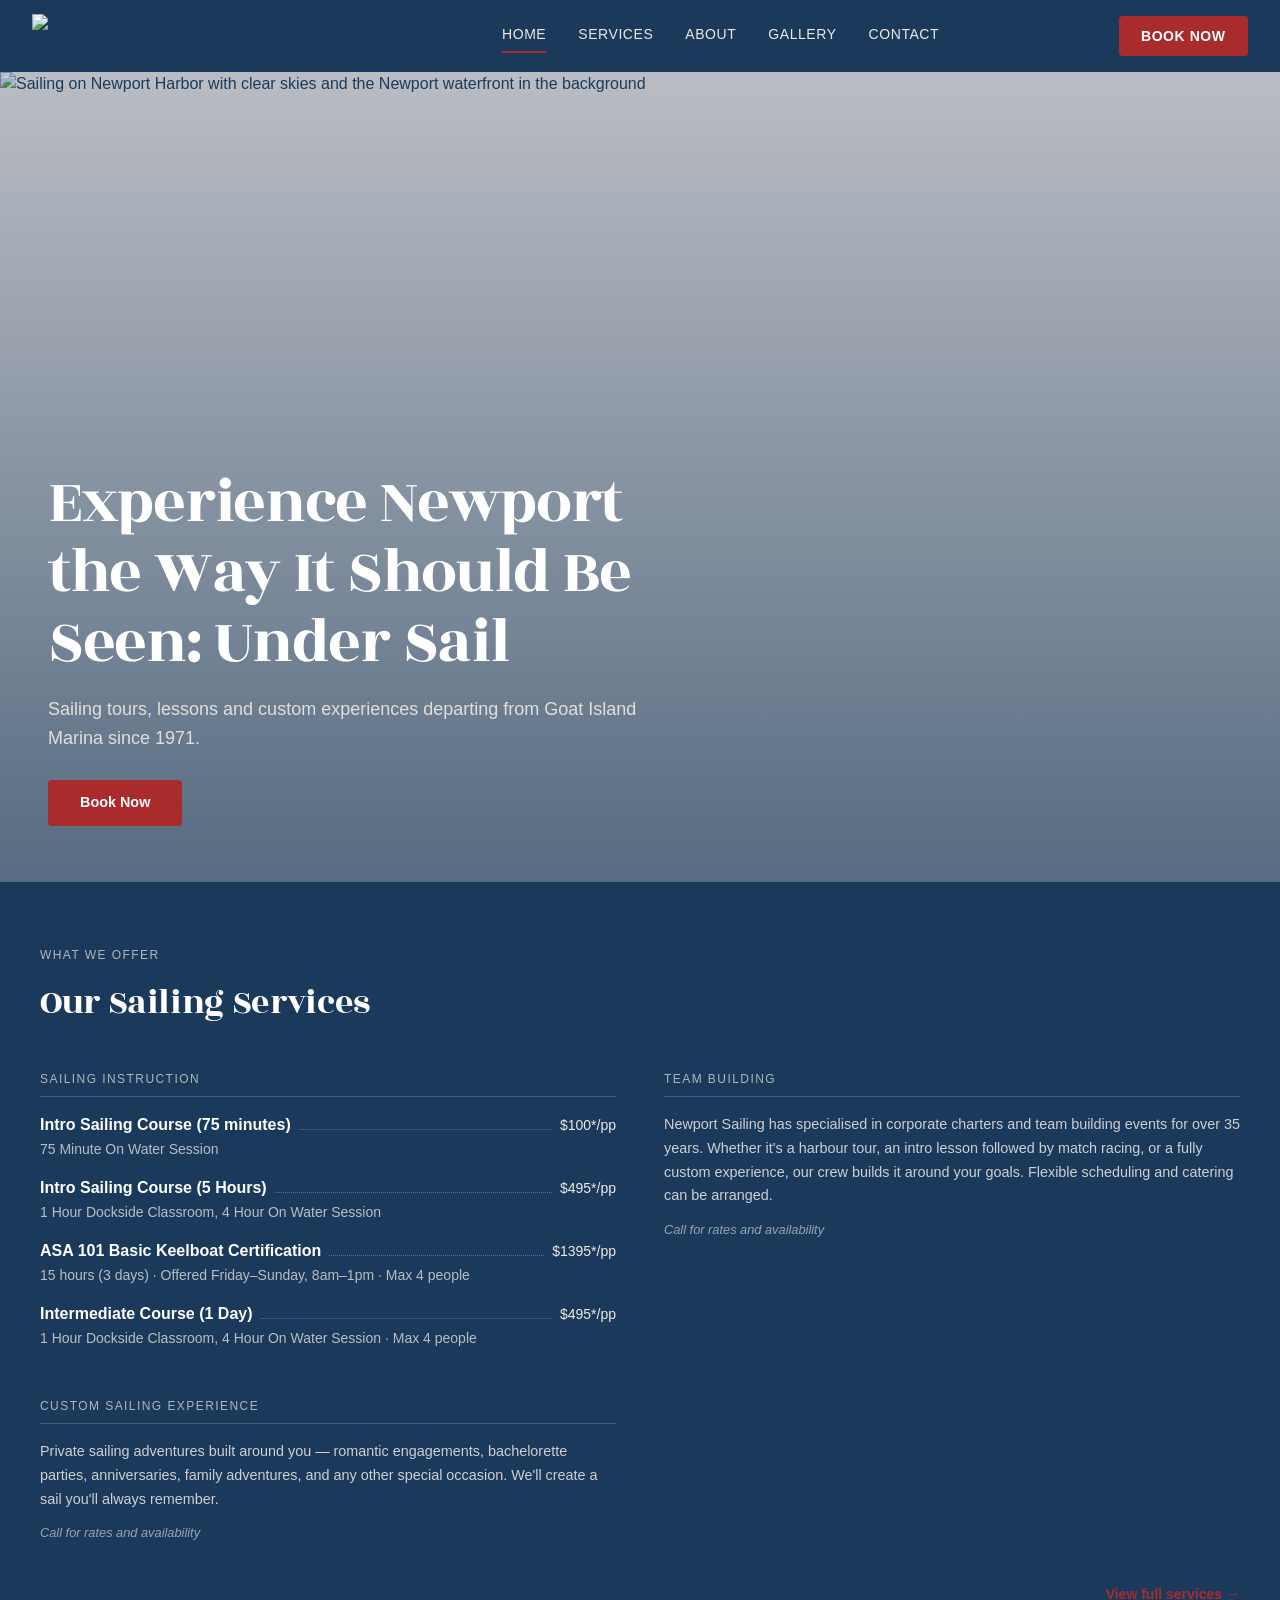
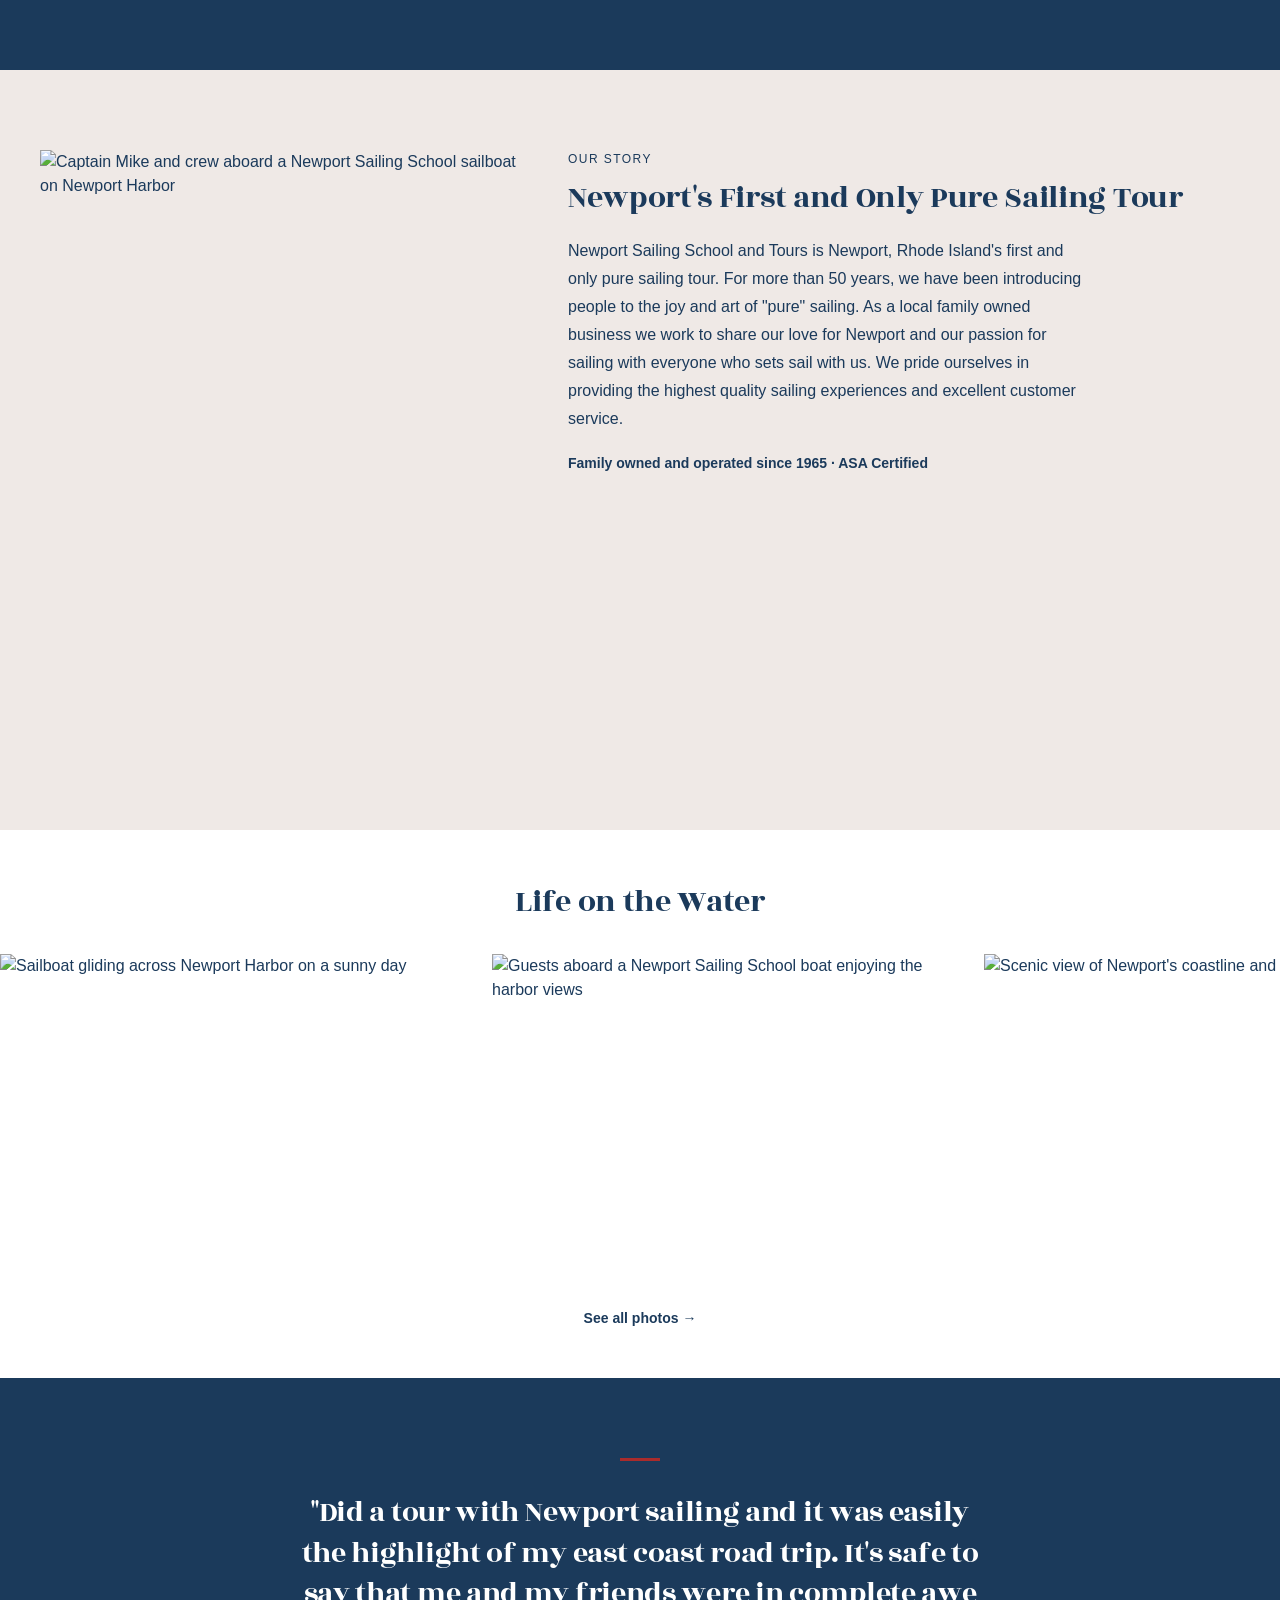
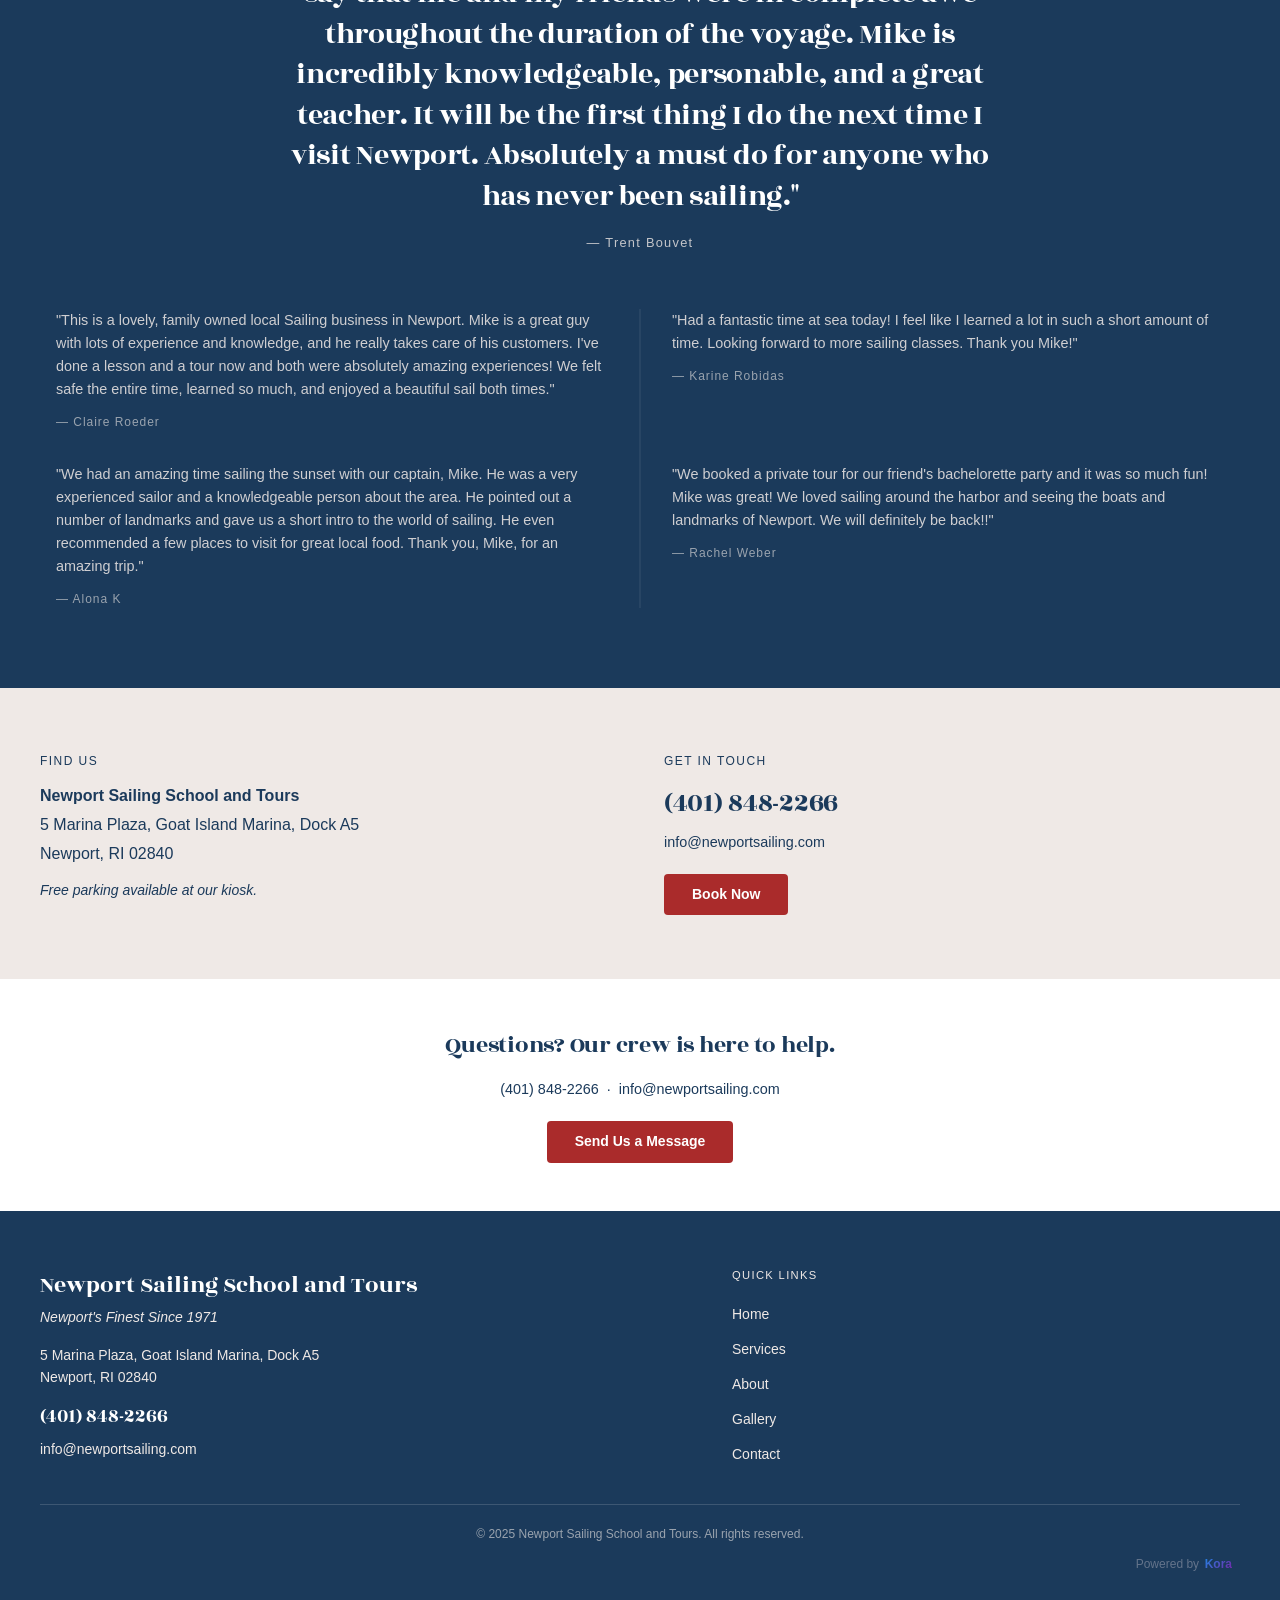
==== index.html @ 02ec79d5 "Agent V2 original website design" ====
<!DOCTYPE html>

<html lang="en">
<head>
<meta charset="utf-8"/>
<meta content="width=device-width, initial-scale=1.0" name="viewport"/>
<title>Newport Sailing School and Tours – Sailing Tours &amp; Lessons in Newport, RI</title>
<meta content="Newport's finest sailing tours, lessons and custom experiences since 1971. Departing from Goat Island Marina, Newport, RI. Book online or call (401) 848-2266." name="description"/>
<!-- Open Graph -->
<meta content="Newport Sailing School and Tours – Newport's Finest Since 1971" property="og:title"/>
<meta content="Sailing tours, lessons and custom experiences departing from Goat Island Marina, Newport, RI. Family owned since 1965. Book online today." property="og:description"/>
<meta content="website" property="og:type"/>
<meta content="https://quseprdus1.blob.core.windows.net/kora-business-images/user-media/21687d38-571e-42df-85a3-91d9855b80ed/de8c94d8-887e-4625-825f-ec262dbc28df/1788867648_gr31jv.jpg" property="og:image"/>

<!-- Twitter Card -->
<meta content="summary_large_image" name="twitter:card"/>
<meta content="Newport Sailing School and Tours – Newport's Finest Since 1971" name="twitter:title"/>
<meta content="Sailing tours, lessons and custom experiences departing from Goat Island Marina, Newport, RI. Family owned since 1965." name="twitter:description"/>
<meta content="https://quseprdus1.blob.core.windows.net/kora-business-images/user-media/21687d38-571e-42df-85a3-91d9855b80ed/de8c94d8-887e-4625-825f-ec262dbc28df/1788867648_gr31jv.jpg" name="twitter:image"/>

<!-- Hero image preload -->
<link as="image" href="https://quseprdus1.blob.core.windows.net/kora-business-images/user-media/21687d38-571e-42df-85a3-91d9855b80ed/de8c94d8-887e-4625-825f-ec262dbc28df/1788867648_gr31jv.jpg" rel="preload"/>
<link href="assets/styles.css" rel="stylesheet"/>
<!-- JSON-LD: LocalBusiness -->
<script type="application/ld+json">{
  "@context": "https://schema.org",
  "@type": "LocalBusiness",
  "name": "Newport Sailing School and Tours",
  "telephone": "(401) 848-2266",
  "email": "info@newportsailing.com",
  "address": {
    "@type": "PostalAddress",
    "streetAddress": "5 Marina Plaza, Goat Island Marina, Dock A5",
    "addressLocality": "Newport",
    "addressRegion": "RI",
    "postalCode": "02840",
    "addressCountry": "US"
  },
  "image": "https://quseprdus1.blob.core.windows.net/kora-business-images/user-media/21687d38-571e-42df-85a3-91d9855b80ed/de8c94d8-887e-4625-825f-ec262dbc28df/1788867648_gr31jv.jpg",
  "description": "Newport, RI's first and only pure sailing tour. Sailing tours, instruction, team building and custom experiences departing from Goat Island Marina since 1971.",
  "priceRange": "$$",
  "aggregateRating": {
    "@type": "AggregateRating",
    "ratingValue": "5",
    "reviewCount": "5"
  },
  "review": [
    {
      "@type": "Review",
      "author": {
        "@type": "Person",
        "name": "Trent Bouvet"
      },
      "reviewRating": {
        "@type": "Rating",
        "ratingValue": "5"
      },
      "reviewBody": "Did a tour with Newport sailing and it was easily the highlight of my east coast road trip. It's safe to say that me and my friends were in complete awe throughout the duration of the voyage."
    },
    {
      "@type": "Review",
      "author": {
        "@type": "Person",
        "name": "Claire Roeder"
      },
      "reviewRating": {
        "@type": "Rating",
        "ratingValue": "5"
      },
      "reviewBody": "This is a lovely, family owned local Sailing business in Newport. Mike is a great guy with lots of experience and knowledge, and he really takes care of his customers."
    },
    {
      "@type": "Review",
      "author": {
        "@type": "Person",
        "name": "Karine Robidas"
      },
      "reviewRating": {
        "@type": "Rating",
        "ratingValue": "5"
      },
      "reviewBody": "Had a fantastic time at sea today! I feel like I learned a lot in such a short amount of time."
    },
    {
      "@type": "Review",
      "author": {
        "@type": "Person",
        "name": "Alona K"
      },
      "reviewRating": {
        "@type": "Rating",
        "ratingValue": "5"
      },
      "reviewBody": "We had an amazing time sailing the sunset with our captain, Mike. He was a very experienced sailor and a knowledgeable person about the area."
    },
    {
      "@type": "Review",
      "author": {
        "@type": "Person",
        "name": "Rachel Weber"
      },
      "reviewRating": {
        "@type": "Rating",
        "ratingValue": "5"
      },
      "reviewBody": "We booked a private tour for our friend's bachelorette party and it was so much fun! Mike was great!"
    }
  ]
}</script>
<!-- JSON-LD: FAQPage -->
<script type="application/ld+json">
  {
    "@context": "https://schema.org",
    "@type": "FAQPage",
    "mainEntity": [
      {
        "@type": "Question",
        "name": "Where is Newport Sailing School and Tours located?",
        "acceptedAnswer": {
          "@type": "Answer",
          "text": "We are located at 5 Marina Plaza, Goat Island Marina, Dock A5, Newport, RI 02840. Free parking is available at our kiosk."
        }
      },
      {
        "@type": "Question",
        "name": "How do I book a sailing tour or lesson?",
        "acceptedAnswer": {
          "@type": "Answer",
          "text": "You can book online at newportsailing.com/online-booking, call us at (401) 848-2266, or email info@newportsailing.com."
        }
      },
      {
        "@type": "Question",
        "name": "What sailing experiences do you offer?",
        "acceptedAnswer": {
          "@type": "Answer",
          "text": "We offer narrated sailing tours of Newport Harbor and Narragansett Bay, sailing instruction from intro courses to ASA 101 certification, team building corporate charters, and custom private sailing experiences for special occasions."
        }
      },
      {
        "@type": "Question",
        "name": "How long has Newport Sailing School and Tours been operating?",
        "acceptedAnswer": {
          "@type": "Answer",
          "text": "We are a family owned and operated business established in 1965, making us Newport, Rhode Island's first and only pure sailing tour operator."
        }
      },
      {
        "@type": "Question",
        "name": "Is Newport Sailing School ASA certified?",
        "acceptedAnswer": {
          "@type": "Answer",
          "text": "Yes. Newport Sailing School and Tours is certified by the American Sailing Association and offers ASA 101 Basic Keelboat Certification courses."
        }
      },
      {
        "@type": "Question",
        "name": "How much does a sailing tour cost?",
        "acceptedAnswer": {
          "@type": "Answer",
          "text": "Group sailing tours are $60 per person. Private day and sunset sails are $400 for up to 6 people. Sailing instruction starts at $100 per person for a 75-minute intro session."
        }
      }
    ]
  }
  </script>
<script>
    window.KORA_SITE_CONFIG = {
      apiBaseUrl: "https://kora-agent.grubtok.com",
      businessId: "21687d38-571e-42df-85a3-91d9855b80ed",
      recaptchaSiteKey: "6LcsdJYsAAAAAAur-h7cYlZuGJTmijNHmOi5kFH7"
    };
    window.KORA_CONFIG = Object.assign(window.KORA_CONFIG || {}, window.KORA_SITE_CONFIG);
  </script>
<meta content="noindex, nofollow" name="robots"/><!-- KORA_FAVICON_START -->
<link href="https://static.wixstatic.com/media/b7ad06_73484314f234451e88a4abba5c20b5bd%7Emv2.png/v1/fill/w_192%2Ch_192%2Clg_1%2Cusm_0.66_1.00_0.01/b7ad06_73484314f234451e88a4abba5c20b5bd%7Emv2.png" rel="icon" type="image/png"/>
<link href="https://static.wixstatic.com/media/b7ad06_73484314f234451e88a4abba5c20b5bd%7Emv2.png/v1/fill/w_192%2Ch_192%2Clg_1%2Cusm_0.66_1.00_0.01/b7ad06_73484314f234451e88a4abba5c20b5bd%7Emv2.png" rel="apple-touch-icon"/>
<!-- KORA_FAVICON_END -->
<!-- KORA_GOOGLE_FONTS_START -->
<link rel="preconnect" href="https://fonts.googleapis.com">
<link rel="preconnect" href="https://fonts.gstatic.com" crossorigin>
<link rel="preload" as="style" href="https://fonts.googleapis.com/css2?family=Rozha+One:wght@400;600;700&amp;family=Jost:wght@400;600;700&amp;display=swap" onload="this.onload=null;this.rel='stylesheet'">
<noscript><link rel="stylesheet" href="https://fonts.googleapis.com/css2?family=Rozha+One:wght@400;600;700&amp;family=Jost:wght@400;600;700&amp;display=swap"></noscript>
<!-- KORA_GOOGLE_FONTS_END -->
</head>
<body>
<div class="page-wrapper">
<!-- ══════════════════════════════════════════
       HEADER
  ══════════════════════════════════════════ -->
<header class="site-header" id="site-header">
<a aria-label="Newport Sailing School and Tours — home" class="header-logo" href="index.html">
<img alt="Newport Sailing School and Tours logo" height="44" id="logo" loading="eager" src="https://quseprdus1.blob.core.windows.net/kora-business-images/social-media/21687d38-571e-42df-85a3-91d9855b80ed/medialibrary/1788850116_m0sgdh.png" width="auto"/>
</a>
<nav aria-label="Main navigation" class="header-nav">
<a class="active" href="index.html">Home</a>
<a href="services.html">Services</a>
<a href="about.html">About</a>
<a href="gallery.html">Gallery</a>
<a href="contact.html">Contact</a>
</nav>
<a class="btn-book-header" href="#contact">Book Now</a>
<button aria-controls="mobile-nav" aria-expanded="false" aria-label="Open navigation menu" class="hamburger-btn" id="hamburger-btn">
<span></span>
<span></span>
<span></span>
</button>
</header>
<!-- Mobile Nav Drawer -->
<nav aria-label="Mobile navigation" class="mobile-nav" id="mobile-nav">
<a href="index.html">Home</a>
<a href="services.html">Services</a>
<a href="about.html">About</a>
<a href="gallery.html">Gallery</a>
<a href="contact.html">Contact</a>
<a class="btn-book-mobile" href="#contact">Book Now</a>
</nav>
<main>
<!-- ══════════════════════════════════════════
         HERO
    ══════════════════════════════════════════ -->
<section id="hero">
<!-- Desktop: full-bleed image with overlay -->
<div class="hero-desktop">
<img alt="Sailing on Newport Harbor with clear skies and the Newport waterfront in the background" class="hero-bg-img" decoding="async" fetchpriority="high" height="1080" loading="eager" src="https://quseprdus1.blob.core.windows.net/kora-business-images/user-media/21687d38-571e-42df-85a3-91d9855b80ed/de8c94d8-887e-4625-825f-ec262dbc28df/1788867648_gr31jv.jpg" width="1920"/>
<div class="hero-overlay"></div>
<div class="hero-content">
<h1 class="hero-headline">Experience Newport the Way It Should Be Seen: Under Sail</h1>
<p class="hero-sub">Sailing tours, lessons and custom experiences departing from Goat Island Marina since 1971.</p>
<a class="btn-accent hero-cta" href="#contact">Book Now</a>
</div>
</div>
<!-- Mobile: image above text block -->
<div class="hero-mobile">
<div class="hero-mobile-img-wrap">
<img alt="Sailing on Newport Harbor with clear skies and the Newport waterfront in the background" class="hero-mobile-img" decoding="async" fetchpriority="high" height="450" loading="eager" src="https://quseprdus1.blob.core.windows.net/kora-business-images/user-media/21687d38-571e-42df-85a3-91d9855b80ed/de8c94d8-887e-4625-825f-ec262dbc28df/1788867648_gr31jv.jpg" width="800"/>
</div>
<div class="hero-mobile-text">
<p class="hero-headline-mobile">Experience Newport the Way It Should Be Seen: Under Sail</p>
<p class="hero-sub-mobile">Sailing tours, lessons and custom experiences departing from Goat Island Marina since 1971.</p>
<a class="btn-accent hero-cta-mobile" href="#contact">Book Now</a>
</div>
</div>
</section>
<!-- ══════════════════════════════════════════
         OFFERINGS
    ══════════════════════════════════════════ -->
<section id="offerings">
<div class="offerings-inner">
<span class="eyebrow offerings-eyebrow reveal">What We Offer</span>
<h2 class="offerings-heading reveal reveal-delay-1">Our Sailing Services</h2>
<div class="offerings-grid">
<!-- Sailing Instruction -->
<div class="offerings-col reveal reveal-delay-2">
<span class="service-cat-eyebrow">Sailing Instruction</span>
<hr class="service-category-rule"/>
<div class="service-entry">
<div class="service-item-row">
<span class="service-item-name">Intro Sailing Course (75 minutes)</span>
<span aria-hidden="true" class="service-item-leader"></span>
<span class="service-item-price">$100*/pp</span>
</div>
<p class="service-item-desc">75 Minute On Water Session</p>
</div>
<div class="service-entry">
<div class="service-item-row">
<span class="service-item-name">Intro Sailing Course (5 Hours)</span>
<span aria-hidden="true" class="service-item-leader"></span>
<span class="service-item-price">$495*/pp</span>
</div>
<p class="service-item-desc">1 Hour Dockside Classroom, 4 Hour On Water Session</p>
</div>
<div class="service-entry">
<div class="service-item-row">
<span class="service-item-name">ASA 101 Basic Keelboat Certification</span>
<span aria-hidden="true" class="service-item-leader"></span>
<span class="service-item-price">$1395*/pp</span>
</div>
<p class="service-item-desc">15 hours (3 days) · Offered Friday–Sunday, 8am–1pm · Max 4 people</p>
</div>
<div class="service-entry">
<div class="service-item-row">
<span class="service-item-name">Intermediate Course (1 Day)</span>
<span aria-hidden="true" class="service-item-leader"></span>
<span class="service-item-price">$495*/pp</span>
</div>
<p class="service-item-desc">1 Hour Dockside Classroom, 4 Hour On Water Session · Max 4 people</p>
</div>
</div>
<!-- Team Building -->
<div class="offerings-col reveal reveal-delay-2">
<span class="service-cat-eyebrow">Team Building</span>
<hr class="service-category-rule"/>
<p class="service-no-items-desc">Newport Sailing has specialised in corporate charters and team building events for over 35 years. Whether it's a harbour tour, an intro lesson followed by match racing, or a fully custom experience, our crew builds it around your goals. Flexible scheduling and catering can be arranged.</p>
<p class="service-call-rates">Call for rates and availability</p>
</div>
<!-- Custom Sailing Experience -->
<div class="offerings-col reveal reveal-delay-3">
<span class="service-cat-eyebrow">Custom Sailing Experience</span>
<hr class="service-category-rule"/>
<p class="service-no-items-desc">Private sailing adventures built around you — romantic engagements, bachelorette parties, anniversaries, family adventures, and any other special occasion. We'll create a sail you'll always remember.</p>
<p class="service-call-rates">Call for rates and availability</p>
</div>
</div>
<div class="offerings-footer reveal">
<a class="offerings-view-all" href="services.html">View full services →</a>
</div>
</div>
</section>
<!-- ══════════════════════════════════════════
         STORY
    ══════════════════════════════════════════ -->
<section id="story">
<div class="story-inner">
<div class="story-img-col reveal">
<img alt="Captain Mike and crew aboard a Newport Sailing School sailboat on Newport Harbor" class="story-photo" height="750" loading="lazy" src="https://quseprdus1.blob.core.windows.net/kora-business-images/user-media/21687d38-571e-42df-85a3-91d9855b80ed/de8c94d8-887e-4625-825f-ec262dbc28df/1788867647_k3d4jf.webp" width="600"/>
</div>
<div class="story-text-col reveal reveal-delay-2">
<span class="eyebrow story-eyebrow">Our Story</span>
<h2 class="story-heading">Newport's First and Only Pure Sailing Tour</h2>
<p class="story-body">Newport Sailing School and Tours is Newport, Rhode Island's first and only pure sailing tour. For more than 50 years, we have been introducing people to the joy and art of "pure" sailing. As a local family owned business we work to share our love for Newport and our passion for sailing with everyone who sets sail with us. We pride ourselves in providing the highest quality sailing experiences and excellent customer service.</p>
<p class="story-credentials">Family owned and operated since 1965 · ASA Certified</p>
</div>
</div>
</section>
<!-- ══════════════════════════════════════════
         GALLERY
    ══════════════════════════════════════════ -->
<section id="gallery">
<div class="gallery-inner">
<h2 class="gallery-heading reveal">Life on the Water</h2>
</div>
<div class="filmstrip-wrap">
<div aria-label="Photo gallery of Newport sailing" class="filmstrip" role="region">
<img alt="Sailboat gliding across Newport Harbor on a sunny day" class="filmstrip-img" height="320" loading="lazy" src="https://quseprdus1.blob.core.windows.net/kora-business-images/user-media/21687d38-571e-42df-85a3-91d9855b80ed/de8c94d8-887e-4625-825f-ec262dbc28df/1788867647_sxx5dh.webp" width="480"/>
<img alt="Guests aboard a Newport Sailing School boat enjoying the harbor views" class="filmstrip-img" height="320" loading="lazy" src="https://quseprdus1.blob.core.windows.net/kora-business-images/user-media/21687d38-571e-42df-85a3-91d9855b80ed/de8c94d8-887e-4625-825f-ec262dbc28df/1788867647_jzpnsc.webp" width="480"/>
<img alt="Scenic view of Newport's coastline and waterfront from the water" class="filmstrip-img" height="320" loading="lazy" src="https://quseprdus1.blob.core.windows.net/kora-business-images/user-media/21687d38-571e-42df-85a3-91d9855b80ed/de8c94d8-887e-4625-825f-ec262dbc28df/1788867647_qoiq95.webp" width="480"/>
<img alt="Crew member at the helm of a sailboat on Narragansett Bay" class="filmstrip-img" height="320" loading="lazy" src="https://quseprdus1.blob.core.windows.net/kora-business-images/user-media/21687d38-571e-42df-85a3-91d9855b80ed/de8c94d8-887e-4625-825f-ec262dbc28df/1788867647_k3d4jf.webp" width="480"/>
<img alt="Sailboat under full sail on Newport Harbor with blue skies" class="filmstrip-img" height="320" loading="lazy" src="https://quseprdus1.blob.core.windows.net/kora-business-images/user-media/21687d38-571e-42df-85a3-91d9855b80ed/de8c94d8-887e-4625-825f-ec262dbc28df/1788867648_gr31jv.jpg" width="480"/>
<img alt="Guests learning to sail during an instruction session with Newport Sailing School" class="filmstrip-img" height="320" loading="lazy" src="https://quseprdus1.blob.core.windows.net/kora-business-images/user-media/21687d38-571e-42df-85a3-91d9855b80ed/de8c94d8-887e-4625-825f-ec262dbc28df/1788867648_2t4u9v.jpg" width="480"/>
</div>
</div>
<div class="gallery-link-wrap reveal">
<a class="gallery-see-all" href="gallery.html">See all photos →</a>
</div>
</section>
<!-- ══════════════════════════════════════════
         REVIEWS
    ══════════════════════════════════════════ -->
<section id="reviews">
<div class="reviews-inner">
<!-- Featured pull quote -->
<div class="reviews-featured reveal">
<div aria-hidden="true" class="reviews-accent-rule"></div>
<blockquote class="reviews-pull-quote">
            "Did a tour with Newport sailing and it was easily the highlight of my east coast road trip. It's safe to say that me and my friends were in complete awe throughout the duration of the voyage. Mike is incredibly knowledgeable, personable, and a great teacher. It will be the first thing I do the next time I visit Newport. Absolutely a must do for anyone who has never been sailing."
          </blockquote>
<p class="reviews-featured-attr">— Trent Bouvet</p>
</div>
<!-- Secondary reviews grid -->
<div class="reviews-secondary-grid reveal reveal-delay-2">
<div class="review-block">
<p class="review-text">"This is a lovely, family owned local Sailing business in Newport. Mike is a great guy with lots of experience and knowledge, and he really takes care of his customers. I've done a lesson and a tour now and both were absolutely amazing experiences! We felt safe the entire time, learned so much, and enjoyed a beautiful sail both times."</p>
<p class="review-attr">— Claire Roeder</p>
</div>
<div class="review-block">
<p class="review-text">"Had a fantastic time at sea today! I feel like I learned a lot in such a short amount of time. Looking forward to more sailing classes. Thank you Mike!"</p>
<p class="review-attr">— Karine Robidas</p>
</div>
<div class="review-block">
<p class="review-text">"We had an amazing time sailing the sunset with our captain, Mike. He was a very experienced sailor and a knowledgeable person about the area. He pointed out a number of landmarks and gave us a short intro to the world of sailing. He even recommended a few places to visit for great local food. Thank you, Mike, for an amazing trip."</p>
<p class="review-attr">— Alona K</p>
</div>
<div class="review-block">
<p class="review-text">"We booked a private tour for our friend's bachelorette party and it was so much fun! Mike was great! We loved sailing around the harbor and seeing the boats and landmarks of Newport. We will definitely be back!!"</p>
<p class="review-attr">— Rachel Weber</p>
</div>
</div>
</div>
</section>
<!-- ══════════════════════════════════════════
         HOURS / LOCATION
    ══════════════════════════════════════════ -->
<section id="hours_location">
<div class="location-grid">
<div class="location-col reveal">
<span class="eyebrow location-eyebrow">Find Us</span>
<address class="location-address">
<strong>Newport Sailing School and Tours</strong><br/>
            5 Marina Plaza, Goat Island Marina, Dock A5<br/>
            Newport, RI 02840
          </address>
<p class="location-parking">Free parking available at our kiosk.</p>
</div>
<div class="location-col reveal reveal-delay-2">
<span class="eyebrow location-eyebrow">Get in Touch</span>
<a class="location-phone" href="tel:+14018482266">(401) 848-2266</a>
<a class="location-email" href="mailto:info@newportsailing.com">info@newportsailing.com</a>
<a class="btn-accent location-book-btn" href="#contact">Book Now</a>
</div>
</div>
</section>
<!-- ══════════════════════════════════════════
         CONTACT (closing band)
    ══════════════════════════════════════════ -->
<section id="contact">
<div class="contact-inner reveal">
<p class="contact-heading">Questions? Our crew is here to help.</p>
<p class="contact-links">
<a class="contact-inline-link" href="tel:+14018482266">(401) 848-2266</a>
<span aria-hidden="true" class="contact-middot"> · </span>
<a class="contact-inline-link" href="mailto:info@newportsailing.com">info@newportsailing.com</a>
</p>
<a class="btn-accent contact-cta" href="contact.html">Send Us a Message</a>
</div>
</section>
</main>
<!-- ══════════════════════════════════════════
       FOOTER
  ══════════════════════════════════════════ -->
<footer class="site-footer">
<div class="footer-grid">
<!-- Left column -->
<div class="footer-left">
<p class="footer-business-name">Newport Sailing School and Tours</p>
<p class="footer-tagline">Newport's Finest Since 1971</p>
<address class="footer-address">
          5 Marina Plaza, Goat Island Marina, Dock A5<br/>
          Newport, RI 02840
        </address>
<a class="footer-phone" href="tel:+14018482266">(401) 848-2266</a>
<a class="footer-email" href="mailto:info@newportsailing.com">info@newportsailing.com</a>
</div>
<!-- Right column -->
<div class="footer-right">
<p class="footer-links-eyebrow">Quick Links</p>
<ul class="footer-links">
<li><a href="index.html">Home</a></li>
<li><a href="services.html">Services</a></li>
<li><a href="about.html">About</a></li>
<li><a href="gallery.html">Gallery</a></li>
<li><a href="contact.html">Contact</a></li>
</ul>
</div>
</div>
<hr class="footer-rule"/>
<p class="footer-copy">© 2025 Newport Sailing School and Tours. All rights reserved.</p>
</footer>
</div><!-- /.page-wrapper -->
<!-- ══════════════════════════════════════════
     SCROLL REVEAL + HEADER BEHAVIOUR
══════════════════════════════════════════ -->
<script>
(function () {
  'use strict';

  // ── Header scroll shadow ──
  var header = document.getElementById('site-header');
  if (header) {
    window.addEventListener('scroll', function () {
      if (window.scrollY > 80) {
        header.classList.add('scrolled');
      } else {
        header.classList.remove('scrolled');
      }
    }, { passive: true });
  }

  // ── Hamburger / mobile nav ──
  var hamburger = document.getElementById('hamburger-btn');
  var mobileNav = document.getElementById('mobile-nav');

  if (hamburger && mobileNav) {
    hamburger.addEventListener('click', function () {
      var isOpen = mobileNav.classList.contains('open');
      if (isOpen) {
        mobileNav.classList.remove('open');
        hamburger.classList.remove('open');
        hamburger.setAttribute('aria-expanded', 'false');
        hamburger.setAttribute('aria-label', 'Open navigation menu');
        document.body.style.overflow = '';
      } else {
        mobileNav.classList.add('open');
        hamburger.classList.add('open');
        hamburger.setAttribute('aria-expanded', 'true');
        hamburger.setAttribute('aria-label', 'Close navigation menu');
        document.body.style.overflow = 'hidden';
      }
    });

    // Close drawer when a nav link is clicked
    mobileNav.querySelectorAll('a').forEach(function (link) {
      link.addEventListener('click', function () {
        mobileNav.classList.remove('open');
        hamburger.classList.remove('open');
        hamburger.setAttribute('aria-expanded', 'false');
        hamburger.setAttribute('aria-label', 'Open navigation menu');
        document.body.style.overflow = '';
      });
    });
  }

  // ── Scroll reveal ──
  var revealEls = document.querySelectorAll('.reveal');
  if (!window.matchMedia('(prefers-reduced-motion: reduce)').matches && 'IntersectionObserver' in window) {
    var observer = new IntersectionObserver(function (entries) {
      entries.forEach(function (entry) {
        if (entry.isIntersecting) {
          entry.target.classList.add('visible');
          observer.unobserve(entry.target);
        }
      });
    }, { threshold: 0.12 });

    revealEls.forEach(function (el) {
      observer.observe(el);
    });
  } else {
    // Reduced motion or no IntersectionObserver: show everything immediately
    revealEls.forEach(function (el) {
      el.classList.add('visible');
    });
  }
})();
</script>
<style>
/* ── HERO ── */
#hero {
  margin-top: 72px;
}

.hero-desktop {
  position: relative;
  min-height: 90vh;
  display: flex;
  align-items: flex-end;
  overflow: hidden;
}

.hero-bg-img {
  position: absolute;
  inset: 0;
  width: 100%;
  height: 100%;
  object-fit: cover;
  object-position: center;
  display: block;
}

.hero-overlay {
  position: absolute;
  inset: 0;
  background: linear-gradient(to bottom, rgba(27,58,91,0.25) 0%, rgba(27,58,91,0.72) 100%);
  pointer-events: none;
}

.hero-content {
  position: relative;
  z-index: 2;
  padding: 0 3rem 3.5rem;
  max-width: 720px;
}

.hero-headline {
  font-family: "Rozha One", serif;
  font-size: 4rem;
  color: #ffffff;
  line-height: 1.1;
  letter-spacing: -0.02em;
  margin: 0 0 1rem;
}

.hero-sub {
  font-family: "Inter", sans-serif;
  font-size: 1.125rem;
  color: rgba(239,233,230,0.9);
  margin: 0 0 1.75rem;
  line-height: 1.6;
}

.hero-cta {
  font-size: 0.9rem;
  padding: 0.75rem 2rem;
  display: inline-block;
}

.hero-mobile {
  display: none;
}

/* ── OFFERINGS ── */
#offerings {
  background-color: #1b3a5b;
  padding: 4rem 2rem;
}

.offerings-inner {
  max-width: 1200px;
  margin: 0 auto;
}

.offerings-eyebrow {
  color: rgba(239,233,230,0.7);
}

.offerings-heading {
  font-family: "Rozha One", serif;
  font-size: 2.25rem;
  color: #ffffff;
  letter-spacing: -0.01em;
  margin: 0.25rem 0 0;
}

.offerings-col {
  /* column within the grid */
}

.service-cat-eyebrow {
  display: block;
  font-family: "Inter", sans-serif;
  font-size: 0.75rem;
  text-transform: uppercase;
  letter-spacing: 0.12em;
  color: rgba(239,233,230,0.7);
  margin-bottom: 0.5rem;
}

.service-entry {
  margin-bottom: 0.25rem;
}

.service-no-items-desc {
  font-family: "Inter", sans-serif;
  font-size: 0.9rem;
  color: rgba(239,233,230,0.85);
  line-height: 1.65;
  margin: 0 0 0.75rem;
}

.service-call-rates {
  font-family: "Inter", sans-serif;
  font-size: 0.8rem;
  font-style: italic;
  color: rgba(239,233,230,0.6);
  margin: 0;
}

.offerings-footer {
  margin-top: 2.5rem;
  text-align: right;
}

.offerings-view-all {
  font-family: "Inter", sans-serif;
  font-size: 0.875rem;
  font-weight: 600;
  color: #aa2b2b;
  text-decoration: none;
  transition: opacity 0.2s ease;
}

.offerings-view-all:hover {
  opacity: 0.8;
}

/* ── STORY ── */
#story {
  background-color: #efe9e6;
  padding: 5rem 2rem;
}

.story-inner {
  max-width: 1200px;
  margin: 0 auto;
  display: grid;
  grid-template-columns: 40% 60%;
  gap: 0;
  align-items: start;
}

.story-photo {
  width: 100%;
  aspect-ratio: 4 / 5;
  object-fit: cover;
  display: block;
}

.story-text-col {
  padding-left: 3rem;
}

.story-eyebrow {
  color: #1b3a5b;
}

.story-heading {
  font-family: "Rozha One", serif;
  font-size: 2rem;
  color: #1b3a5b;
  letter-spacing: -0.01em;
  margin: 0.25rem 0 1.25rem;
  line-height: 1.15;
}

.story-body {
  font-family: "Inter", sans-serif;
  font-size: 1rem;
  color: #1b3a5b;
  line-height: 1.75;
  max-width: 58ch;
  margin: 0 0 1.25rem;
}

.story-credentials {
  font-family: "Inter", sans-serif;
  font-size: 0.875rem;
  font-weight: 600;
  color: #1b3a5b;
  margin: 0;
}

/* ── GALLERY ── */
#gallery {
  background-color: #ffffff;
  padding: 3rem 0;
}

.gallery-inner {
  padding: 0 2rem;
  text-align: center;
  margin-bottom: 1.75rem;
}

.gallery-heading {
  font-family: "Rozha One", serif;
  font-size: 2rem;
  color: #1b3a5b;
  letter-spacing: -0.01em;
  margin: 0;
}

.filmstrip-wrap {
  width: 100%;
  overflow: hidden;
}

.gallery-link-wrap {
  text-align: center;
  padding: 1.5rem 2rem 0;
}

.gallery-see-all {
  font-family: "Inter", sans-serif;
  font-size: 0.875rem;
  font-weight: 600;
  color: #1b3a5b;
  text-decoration: none;
  transition: opacity 0.2s ease;
}

.gallery-see-all:hover {
  opacity: 0.7;
}

/* ── REVIEWS ── */
#reviews {
  background-color: #1b3a5b;
  padding: 5rem 2rem;
}

.reviews-inner {
  max-width: 1200px;
  margin: 0 auto;
}

.reviews-featured {
  text-align: center;
  margin-bottom: 3.5rem;
}

.reviews-accent-rule {
  width: 40px;
  height: 3px;
  background-color: #aa2b2b;
  margin: 0 auto 2rem;
}

.reviews-pull-quote {
  font-family: "Rozha One", serif;
  font-size: 1.875rem;
  color: #ffffff;
  max-width: 44rem;
  margin: 0 auto 1rem;
  line-height: 1.35;
  letter-spacing: -0.01em;
}

.reviews-featured-attr {
  font-family: "Inter", sans-serif;
  font-size: 0.8rem;
  color: rgba(239,233,230,0.8);
  text-transform: small-caps;
  letter-spacing: 0.1em;
  margin: 0;
}

.review-block {
  padding: 0 1rem;
}

.review-text {
  font-family: "Inter", sans-serif;
  font-size: 0.9rem;
  color: rgba(239,233,230,0.85);
  line-height: 1.6;
  margin: 0 0 0.75rem;
}

.review-attr {
  font-family: "Inter", sans-serif;
  font-size: 0.75rem;
  color: rgba(239,233,230,0.6);
  text-transform: small-caps;
  letter-spacing: 0.08em;
  margin: 0;
}

/* ── HOURS / LOCATION ── */
#hours_location {
  background-color: #efe9e6;
  padding: 4rem 2rem;
}

.location-eyebrow {
  color: #1b3a5b;
}

.location-address {
  font-family: "Inter", sans-serif;
  font-size: 1rem;
  color: #1b3a5b;
  line-height: 1.8;
  font-style: normal;
  margin: 0.5rem 0 0.75rem;
}

.location-address strong {
  font-weight: 700;
}

.location-parking {
  font-family: "Inter", sans-serif;
  font-size: 0.875rem;
  font-style: italic;
  color: #1b3a5b;
  margin: 0;
}

.location-phone {
  font-family: "Rozha One", serif;
  font-size: 1.75rem;
  color: #1b3a5b;
  text-decoration: none;
  display: block;
  margin: 0.5rem 0 0.5rem;
  letter-spacing: -0.01em;
  transition: opacity 0.2s ease;
}

.location-phone:hover {
  opacity: 0.75;
}

.location-email {
  font-family: "Inter", sans-serif;
  font-size: 0.9rem;
  color: #1b3a5b;
  text-decoration: none;
  display: block;
  margin-bottom: 1.25rem;
  transition: opacity 0.2s ease;
}

.location-email:hover {
  opacity: 0.7;
}

.location-book-btn {
  font-size: 0.875rem;
  padding: 0.65rem 1.75rem;
}

/* ── CONTACT (closing band) ── */
#contact {
  background-color: #ffffff;
  padding: 3rem 2rem;
  text-align: center;
}

.contact-inner {
  max-width: 600px;
  margin: 0 auto;
}

.contact-heading {
  font-family: "Rozha One", serif;
  font-size: 1.5rem;
  color: #1b3a5b;
  margin: 0 0 1rem;
  letter-spacing: -0.01em;
}

.contact-links {
  font-family: "Inter", sans-serif;
  font-size: 0.9rem;
  color: #1b3a5b;
  margin: 0 0 1.25rem;
}

.contact-inline-link {
  color: #1b3a5b;
  text-decoration: none;
  font-weight: 500;
  transition: opacity 0.2s ease;
}

.contact-inline-link:hover {
  opacity: 0.7;
}

.contact-middot {
  color: #1b3a5b;
  margin: 0 0.25rem;
}

.contact-cta {
  font-size: 0.875rem;
  padding: 0.65rem 1.75rem;
}

/* ── MOBILE RESPONSIVE ── */
@media (max-width: 767px) {
  /* Hero */
  .hero-desktop {
    display: none;
  }

  .hero-mobile {
    display: block;
  }

  .hero-mobile-img-wrap {
    width: 100%;
    aspect-ratio: 16 / 9;
    overflow: hidden;
  }

  .hero-mobile-img {
    width: 100%;
    height: 100%;
    object-fit: cover;
    display: block;
  }

  .hero-mobile-text {
    background-color: #efe9e6;
    padding: 2rem 1.5rem;
  }

  .hero-headline-mobile {
    font-family: "Rozha One", serif;
    font-size: 2.25rem;
    color: #1b3a5b;
    line-height: 1.15;
    letter-spacing: -0.01em;
    margin: 0 0 0.875rem;
  }

  .hero-sub-mobile {
    font-family: "Inter", sans-serif;
    font-size: 1rem;
    color: #1b3a5b;
    line-height: 1.6;
    margin: 0 0 1.5rem;
  }

  .hero-cta-mobile {
    display: block;
    width: 100%;
    text-align: center;
    font-size: 0.9rem;
    padding: 0.875rem 1rem;
    box-sizing: border-box;
  }

  /* Story */
  .story-inner {
    grid-template-columns: 1fr;
  }

  .story-photo {
    aspect-ratio: 16 / 9;
    width: 100%;
  }

  .story-text-col {
    padding-left: 0;
    padding-top: 2rem;
  }

  /* Reviews */
  .reviews-pull-quote {
    font-size: 1.375rem;
  }

  /* Contact */
  #contact {
    padding: 2.5rem 1.5rem;
  }
}

@media (max-width: 480px) {
  .hero-headline-mobile {
    font-size: 1.875rem;
  }

  .offerings-heading {
    font-size: 1.75rem;
  }

  .story-heading {
    font-size: 1.625rem;
  }
}
</style>
<!-- KORA_BRANDING_FOOTER_SCRIPT_START -->
<script>
(function () {
  var koraUrl = "https://askkora.ai";
  var muted = "#64748b";
  var blue = "#1E88E5";
  var purple = "#7B1FA2";
  var startMarker = 'KORA_' + 'BRANDING_FOOTER_START';
  var endMarker = 'KORA_' + 'BRANDING_FOOTER_END';
  var selector = '[data-kora-branding-footer="true"], .kora-powered-by';

  function removeExisting() {
    document.querySelectorAll(selector).forEach(function (node) {
      if (node && node.parentNode) node.parentNode.removeChild(node);
    });
    var walker = document.createTreeWalker(document.documentElement, NodeFilter.SHOW_COMMENT);
    var comments = [];
    while (walker.nextNode()) {
      if (walker.currentNode.nodeValue.indexOf(startMarker) !== -1 || walker.currentNode.nodeValue.indexOf(endMarker) !== -1) {
        comments.push(walker.currentNode);
      }
    }
    comments.forEach(function (node) {
      if (node && node.parentNode) node.parentNode.removeChild(node);
    });
  }

  function buildBranding() {
    var wrapper = document.createElement('div');
    wrapper.className = 'kora-powered-by';
    wrapper.setAttribute('data-kora-branding-footer', 'true');
    wrapper.style.cssText = 'display:flex;justify-content:flex-end;align-items:center;gap:0.35rem;padding:0.75rem 1rem;font-size:0.75rem;';
    wrapper.innerHTML = '<span style="color:' + muted + '">Powered by</span>' +
      '<a href="' + koraUrl + '" target="_blank" rel="nofollow noopener noreferrer" style="text-decoration:none;font-weight:600;background:linear-gradient(135deg,' + blue + ',' + purple + ');-webkit-background-clip:text;background-clip:text;-webkit-text-fill-color:transparent">Kora</a>';
    return wrapper;
  }

  function targetFooter(allowFallback) {
    var footer = document.querySelector('footer');
    if (footer) return footer;
    if (!allowFallback) return null;
    return document.getElementById('site-footer') || document.body;
  }

  function placeBranding(allowFallback) {
    var target = targetFooter(allowFallback);
    if (!target) return false;
    removeExisting();
    target.appendChild(document.createComment(' ' + startMarker + ' '));
    target.appendChild(buildBranding());
    target.appendChild(document.createComment(' ' + endMarker + ' '));
    return target.tagName && target.tagName.toLowerCase() === 'footer';
  }

  function start() {
    if (placeBranding(false)) return;
    var observer = new MutationObserver(function () {
      if (placeBranding(false)) observer.disconnect();
    });
    observer.observe(document.documentElement, { childList: true, subtree: true });
    window.setTimeout(function () { observer.disconnect(); placeBranding(true); }, 3000);
  }

  if (document.readyState === 'loading') {
    document.addEventListener('DOMContentLoaded', start);
  } else {
    start();
  }
}());
</script>
<!-- KORA_BRANDING_FOOTER_SCRIPT_END -->
</body>
</html>
---- assets/styles.css ----
/*! tailwindcss v4.2.1 | MIT License | https://tailwindcss.com */
@layer properties{@supports (((-webkit-hyphens:none)) and (not (margin-trim:inline))) or ((-moz-orient:inline) and (not (color:rgb(from red r g b)))){*,:before,:after,::backdrop{--tw-rotate-x:initial;--tw-rotate-y:initial;--tw-rotate-z:initial;--tw-skew-x:initial;--tw-skew-y:initial;--tw-border-style:solid;--tw-shadow:0 0 #0000;--tw-shadow-color:initial;--tw-shadow-alpha:100%;--tw-inset-shadow:0 0 #0000;--tw-inset-shadow-color:initial;--tw-inset-shadow-alpha:100%;--tw-ring-color:initial;--tw-ring-shadow:0 0 #0000;--tw-inset-ring-color:initial;--tw-inset-ring-shadow:0 0 #0000;--tw-ring-inset:initial;--tw-ring-offset-width:0px;--tw-ring-offset-color:#fff;--tw-ring-offset-shadow:0 0 #0000;--tw-outline-style:solid}}}@layer theme{:root,:host{--font-sans:ui-sans-serif, system-ui, sans-serif, "Apple Color Emoji", "Segoe UI Emoji", "Segoe UI Symbol", "Noto Color Emoji";--font-mono:ui-monospace, SFMono-Regular, Menlo, Monaco, Consolas, "Liberation Mono", "Courier New", monospace;--default-transition-duration:.15s;--default-transition-timing-function:cubic-bezier(.4, 0, .2, 1);--default-font-family:var(--font-sans);--default-mono-font-family:var(--font-mono);--font-heading:"Rozha One", serif;--font-body:"Inter", sans-serif}}@layer base{*,:after,:before,::backdrop{box-sizing:border-box;border:0 solid;margin:0;padding:0}::file-selector-button{box-sizing:border-box;border:0 solid;margin:0;padding:0}html,:host{-webkit-text-size-adjust:100%;tab-size:4;line-height:1.5;font-family:var(--default-font-family,ui-sans-serif, system-ui, sans-serif, "Apple Color Emoji", "Segoe UI Emoji", "Segoe UI Symbol", "Noto Color Emoji");font-feature-settings:var(--default-font-feature-settings,normal);font-variation-settings:var(--default-font-variation-settings,normal);-webkit-tap-highlight-color:transparent}hr{height:0;color:inherit;border-top-width:1px}abbr:where([title]){-webkit-text-decoration:underline dotted;text-decoration:underline dotted}h1,h2,h3,h4,h5,h6{font-size:inherit;font-weight:inherit}a{color:inherit;-webkit-text-decoration:inherit;-webkit-text-decoration:inherit;-webkit-text-decoration:inherit;text-decoration:inherit}b,strong{font-weight:bolder}code,kbd,samp,pre{font-family:var(--default-mono-font-family,ui-monospace, SFMono-Regular, Menlo, Monaco, Consolas, "Liberation Mono", "Courier New", monospace);font-feature-settings:var(--default-mono-font-feature-settings,normal);font-variation-settings:var(--default-mono-font-variation-settings,normal);font-size:1em}small{font-size:80%}sub,sup{vertical-align:baseline;font-size:75%;line-height:0;position:relative}sub{bottom:-.25em}sup{top:-.5em}table{text-indent:0;border-color:inherit;border-collapse:collapse}:-moz-focusring{outline:auto}progress{vertical-align:baseline}summary{display:list-item}ol,ul,menu{list-style:none}img,svg,video,canvas,audio,iframe,embed,object{vertical-align:middle;display:block}img,video{max-width:100%;height:auto}button,input,select,optgroup,textarea{font:inherit;font-feature-settings:inherit;font-variation-settings:inherit;letter-spacing:inherit;color:inherit;opacity:1;background-color:#0000;border-radius:0}::file-selector-button{font:inherit;font-feature-settings:inherit;font-variation-settings:inherit;letter-spacing:inherit;color:inherit;opacity:1;background-color:#0000;border-radius:0}:where(select:is([multiple],[size])) optgroup{font-weight:bolder}:where(select:is([multiple],[size])) optgroup option{padding-inline-start:20px}::file-selector-button{margin-inline-end:4px}::placeholder{opacity:1}@supports (not ((-webkit-appearance:-apple-pay-button))) or (contain-intrinsic-size:1px){::placeholder{color:currentColor}@supports (color:color-mix(in lab, red, red)){::placeholder{color:color-mix(in oklab, currentcolor 50%, transparent)}}}textarea{resize:vertical}::-webkit-search-decoration{-webkit-appearance:none}::-webkit-date-and-time-value{min-height:1lh;text-align:inherit}::-webkit-datetime-edit{display:inline-flex}::-webkit-datetime-edit-fields-wrapper{padding:0}::-webkit-datetime-edit{padding-block:0}::-webkit-datetime-edit-year-field{padding-block:0}::-webkit-datetime-edit-month-field{padding-block:0}::-webkit-datetime-edit-day-field{padding-block:0}::-webkit-datetime-edit-hour-field{padding-block:0}::-webkit-datetime-edit-minute-field{padding-block:0}::-webkit-datetime-edit-second-field{padding-block:0}::-webkit-datetime-edit-millisecond-field{padding-block:0}::-webkit-datetime-edit-meridiem-field{padding-block:0}::-webkit-calendar-picker-indicator{line-height:1}:-moz-ui-invalid{box-shadow:none}button,input:where([type=button],[type=reset],[type=submit]){appearance:button}::file-selector-button{appearance:button}::-webkit-inner-spin-button{height:auto}::-webkit-outer-spin-button{height:auto}[hidden]:where(:not([hidden=until-found])){display:none!important}body{font-family:var(--font-body);color:#1b3a5b;background-color:#efe9e6}h1,h2,h3,h4,h5,h6{font-family:var(--font-heading)}:focus-visible{outline-offset:3px;outline:2px solid #aa2b2b}}@layer components{.site-header{z-index:100;background-color:#1b3a5b;justify-content:space-between;align-items:center;height:72px;padding:0 2rem;transition:box-shadow .3s;display:flex;position:fixed;top:0;left:0;right:0}.site-header.scrolled{box-shadow:0 2px 12px #0000002e}.header-logo{flex-shrink:0;align-items:center;display:flex}.header-logo img{object-fit:contain;width:auto;height:44px;max-height:44px}.header-nav{align-items:center;gap:2rem;display:flex}.header-nav a{font-family:var(--font-body);color:#efe9e6;text-transform:uppercase;letter-spacing:.04em;padding-bottom:4px;font-size:.875rem;font-weight:500;text-decoration:none;transition:color .2s;position:relative}.header-nav a:hover{color:#fff}.header-nav a.active:after{content:"";background-color:#aa2b2b;height:2px;position:absolute;bottom:-4px;left:0;right:0}.btn-book-header{color:#fff;font-family:var(--font-body);text-transform:uppercase;letter-spacing:.04em;white-space:nowrap;background-color:#aa2b2b;border-radius:4px;padding:.6rem 1.4rem;font-size:.875rem;font-weight:600;text-decoration:none;transition:background-color .2s,opacity .2s}.btn-book-header:hover{background-color:#8e2323}.hamburger-btn{cursor:pointer;background:0 0;border:none;flex-direction:column;justify-content:center;align-items:center;gap:5px;width:40px;height:40px;padding:4px;display:none}.hamburger-btn span{background-color:#efe9e6;width:24px;height:2px;transition:transform .3s,opacity .3s;display:block}.hamburger-btn.open span:first-child{transform:translateY(7px)rotate(45deg)}.hamburger-btn.open span:nth-child(2){opacity:0}.hamburger-btn.open span:nth-child(3){transform:translateY(-7px)rotate(-45deg)}.mobile-nav{z-index:99;background-color:#1b3a5b;flex-direction:column;justify-content:center;align-items:center;gap:2rem;width:100%;transition:transform .35s;display:none;position:fixed;top:72px;bottom:0;right:0;transform:translate(100%)}.mobile-nav.open{transform:translate(0)}.mobile-nav a{font-family:var(--font-body);color:#fff;text-transform:uppercase;letter-spacing:.04em;font-size:1.25rem;font-weight:500;text-decoration:none;transition:color .2s}.mobile-nav a:hover{color:#efe9e6}.mobile-nav .btn-book-mobile{color:#fff;font-family:var(--font-body);text-transform:uppercase;letter-spacing:.04em;background-color:#aa2b2b;border-radius:4px;margin-top:1rem;padding:.75rem 2rem;font-size:.875rem;font-weight:600;text-decoration:none;transition:background-color .2s}.mobile-nav .btn-book-mobile:hover{background-color:#8e2323}.site-footer{background-color:#1b3a5b;padding:3.5rem 2rem}.footer-grid{grid-template-columns:55% 45%;gap:2rem;max-width:1200px;margin:0 auto;display:grid}.footer-business-name{font-family:var(--font-heading);color:#fff;margin-bottom:.25rem;font-size:1.5rem}.footer-tagline{font-family:var(--font-body);color:#efe9e6;margin-bottom:1rem;font-size:.875rem;font-style:italic}.footer-address{font-family:var(--font-body);color:#efe9e6;margin-bottom:.75rem;font-size:.875rem;font-style:normal;line-height:1.6}.footer-phone{font-family:var(--font-heading);color:#fff;margin-bottom:.4rem;font-size:1.25rem;text-decoration:none;transition:opacity .2s;display:block}.footer-phone:hover{opacity:.85}.footer-email{font-family:var(--font-body);color:#efe9e6;font-size:.875rem;text-decoration:none;transition:opacity .2s}.footer-email:hover{opacity:.75}.footer-links-eyebrow{font-family:var(--font-body);color:#efe9e6;text-transform:uppercase;letter-spacing:.12em;margin-bottom:.75rem;font-size:.7rem}.footer-links{margin:0;padding:0;list-style:none}.footer-links li{line-height:2.2}.footer-links a{font-family:var(--font-body);color:#efe9e6;font-size:.875rem;text-decoration:none;transition:color .2s}.footer-links a:hover{color:#fff}.footer-rule{border:none;border-top:1px solid #ffffff26;max-width:1200px;margin:2rem auto 1.25rem}.footer-copy{text-align:center;font-family:var(--font-body);color:#efe9e699;font-size:.75rem}.eyebrow{font-family:var(--font-body);text-transform:uppercase;letter-spacing:.12em;margin-bottom:.75rem;font-size:.75rem;display:block}.btn-accent{color:#fff;font-family:var(--font-body);background-color:#aa2b2b;border-radius:4px;font-weight:600;text-decoration:none;transition:background-color .2s;display:inline-block}.btn-accent:hover{background-color:#8e2323}.reveal{opacity:0;transition:opacity .6s,transform .6s;transform:translateY(24px)}.reveal.visible{opacity:1;transform:translateY(0)}.reveal-delay-1{transition-delay:.1s}.reveal-delay-2{transition-delay:.2s}.reveal-delay-3{transition-delay:.3s}.reveal-delay-4{transition-delay:.4s}.service-item-row{align-items:baseline;gap:.5rem;margin-bottom:.125rem;display:flex}.service-item-name{font-family:var(--font-body);color:#fff;flex-shrink:0;font-size:1rem;font-weight:600}.service-item-leader{border-bottom:1px dotted #efe9e64d;flex:1;min-width:1rem;margin-bottom:4px}.service-item-price{font-family:var(--font-body);color:#efe9e6;white-space:nowrap;flex-shrink:0;font-size:.875rem}.service-item-desc{font-family:var(--font-body);color:#efe9e6bf;margin-bottom:1rem;font-size:.875rem}.service-category-rule{border:none;border-top:1px solid #efe9e633;margin:.5rem 0 1rem}.filmstrip{scrollbar-width:thin;scrollbar-color:#1b3a5b4d transparent;-webkit-overflow-scrolling:touch;flex-direction:row;gap:.75rem;padding-bottom:.5rem;display:flex;overflow-x:auto}.filmstrip::-webkit-scrollbar{height:4px}.filmstrip::-webkit-scrollbar-track{background:0 0}.filmstrip::-webkit-scrollbar-thumb{background-color:#1b3a5b4d;border-radius:2px}.filmstrip-img{object-fit:cover;flex-shrink:0;width:auto;min-width:480px;height:320px;display:block}.reviews-secondary-grid{grid-template-columns:1fr 1fr;gap:2rem;display:grid;position:relative}.reviews-secondary-grid:before{content:"";background-color:#ffffff1f;width:1px;position:absolute;top:0;bottom:0;left:50%;transform:translate(-50%)}.location-grid{grid-template-columns:1fr 1fr;gap:3rem;max-width:1200px;margin:0 auto;display:grid}.offerings-grid{grid-template-columns:1fr 1fr;gap:2rem 3rem;margin-top:2.5rem;display:grid}}@layer utilities{.visible{visibility:visible}.fixed{position:fixed}.block{display:block}.flex{display:flex}.grid{display:grid}.hidden{display:none}.inline{display:inline}.flex-shrink{flex-shrink:1}.transform{transform:var(--tw-rotate-x,) var(--tw-rotate-y,) var(--tw-rotate-z,) var(--tw-skew-x,) var(--tw-skew-y,)}.resize{resize:both}.flex-wrap{flex-wrap:wrap}.border{border-style:var(--tw-border-style);border-width:1px}.uppercase{text-transform:uppercase}.italic{font-style:italic}.underline{text-decoration-line:underline}.shadow{--tw-shadow:0 1px 3px 0 var(--tw-shadow-color,#0000001a), 0 1px 2px -1px var(--tw-shadow-color,#0000001a);box-shadow:var(--tw-inset-shadow), var(--tw-inset-ring-shadow), var(--tw-ring-offset-shadow), var(--tw-ring-shadow), var(--tw-shadow)}.outline{outline-style:var(--tw-outline-style);outline-width:1px}.transition{transition-property:color,background-color,border-color,outline-color,text-decoration-color,fill,stroke,--tw-gradient-from,--tw-gradient-via,--tw-gradient-to,opacity,box-shadow,transform,translate,scale,rotate,filter,-webkit-backdrop-filter,backdrop-filter,display,content-visibility,overlay,pointer-events;transition-timing-function:var(--tw-ease,var(--default-transition-timing-function));transition-duration:var(--tw-duration,var(--default-transition-duration))}@media (prefers-reduced-motion:reduce){.reveal{opacity:1;transition:none;transform:none}.site-header,.mobile-nav,.hamburger-btn span{transition:none}}}@media (max-width:767px){.header-nav,.btn-book-header{display:none}.hamburger-btn,.mobile-nav{display:flex}.footer-grid{text-align:center;grid-template-columns:1fr}.offerings-grid,.reviews-secondary-grid{grid-template-columns:1fr}.reviews-secondary-grid:before{display:none}.location-grid{grid-template-columns:1fr;gap:2rem}.filmstrip-img{min-width:320px;height:220px}}@property --tw-rotate-x{syntax:"*";inherits:false}@property --tw-rotate-y{syntax:"*";inherits:false}@property --tw-rotate-z{syntax:"*";inherits:false}@property --tw-skew-x{syntax:"*";inherits:false}@property --tw-skew-y{syntax:"*";inherits:false}@property --tw-border-style{syntax:"*";inherits:false;initial-value:solid}@property --tw-shadow{syntax:"*";inherits:false;initial-value:0 0 #0000}@property --tw-shadow-color{syntax:"*";inherits:false}@property --tw-shadow-alpha{syntax:"<percentage>";inherits:false;initial-value:100%}@property --tw-inset-shadow{syntax:"*";inherits:false;initial-value:0 0 #0000}@property --tw-inset-shadow-color{syntax:"*";inherits:false}@property --tw-inset-shadow-alpha{syntax:"<percentage>";inherits:false;initial-value:100%}@property --tw-ring-color{syntax:"*";inherits:false}@property --tw-ring-shadow{syntax:"*";inherits:false;initial-value:0 0 #0000}@property --tw-inset-ring-color{syntax:"*";inherits:false}@property --tw-inset-ring-shadow{syntax:"*";inherits:false;initial-value:0 0 #0000}@property --tw-ring-inset{syntax:"*";inherits:false}@property --tw-ring-offset-width{syntax:"<length>";inherits:false;initial-value:0}@property --tw-ring-offset-color{syntax:"*";inherits:false;initial-value:#fff}@property --tw-ring-offset-shadow{syntax:"*";inherits:false;initial-value:0 0 #0000}@property --tw-outline-style{syntax:"*";inherits:false;initial-value:solid}
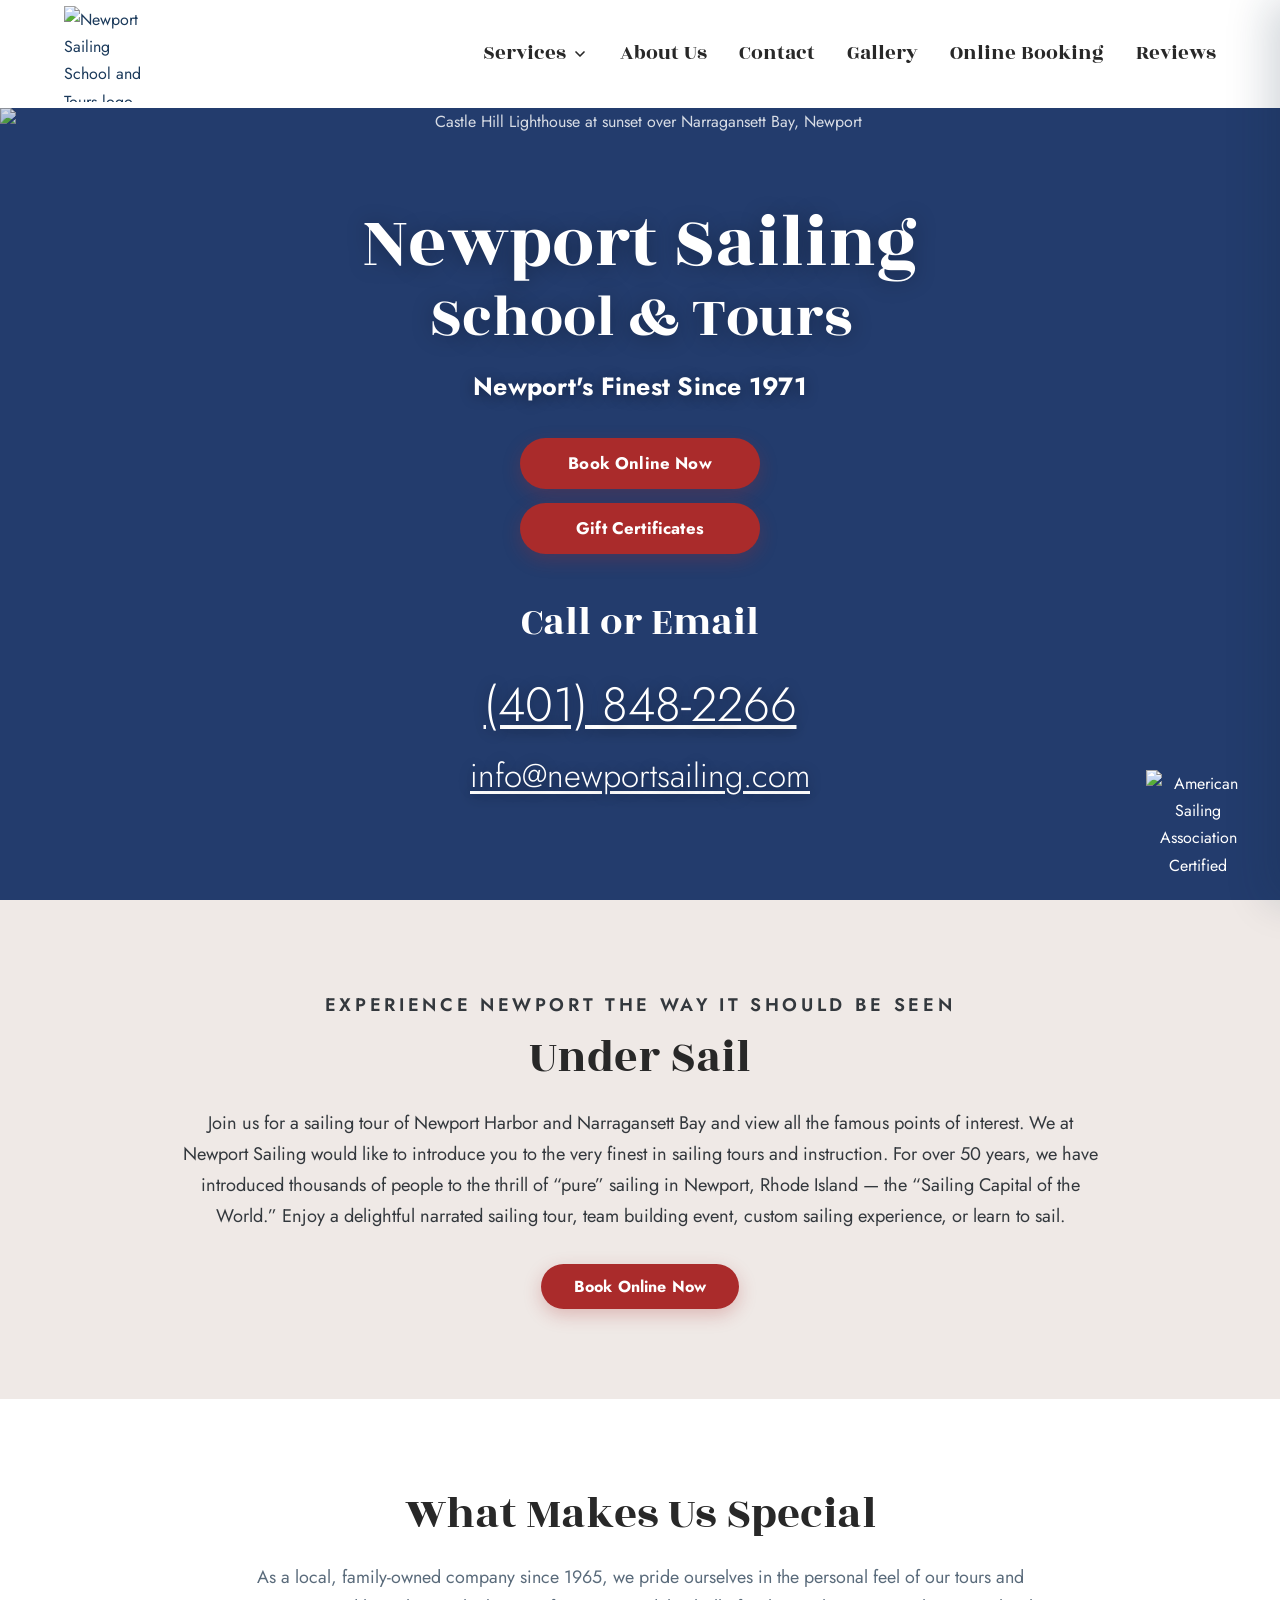
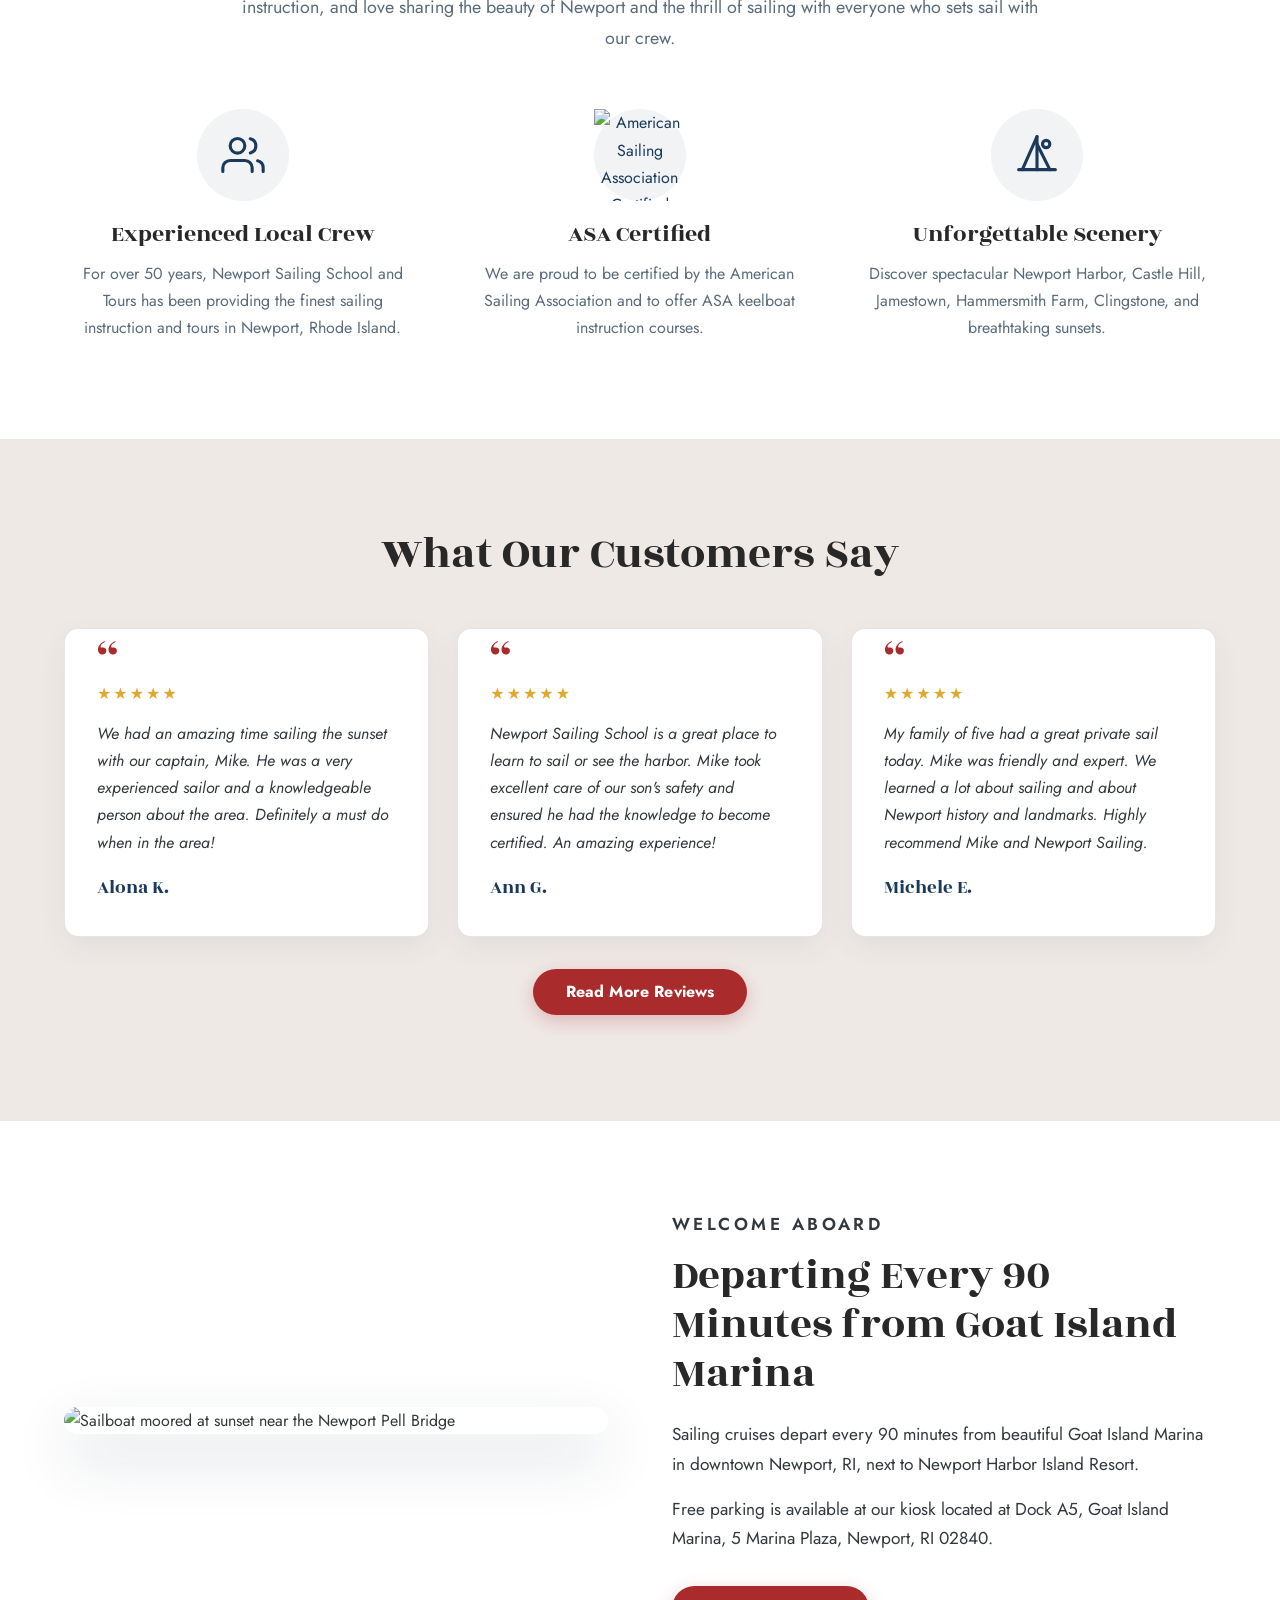
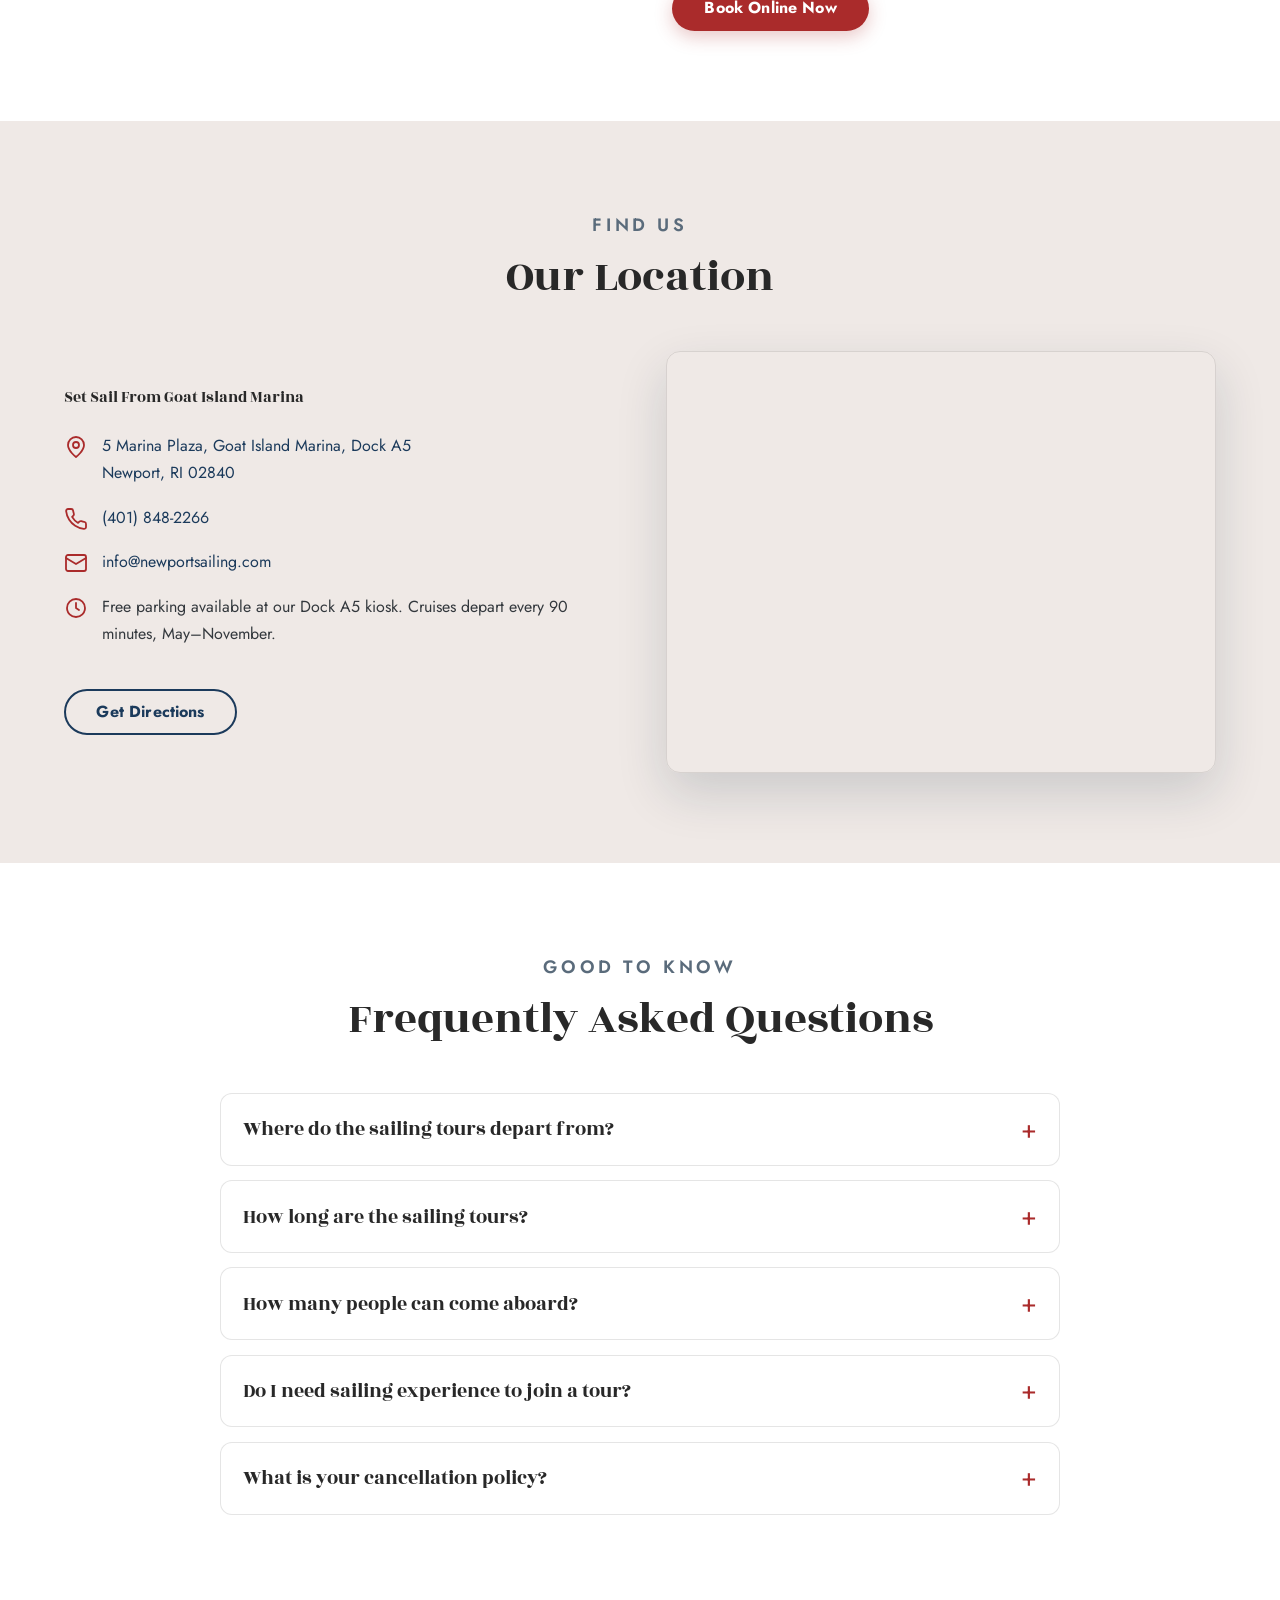
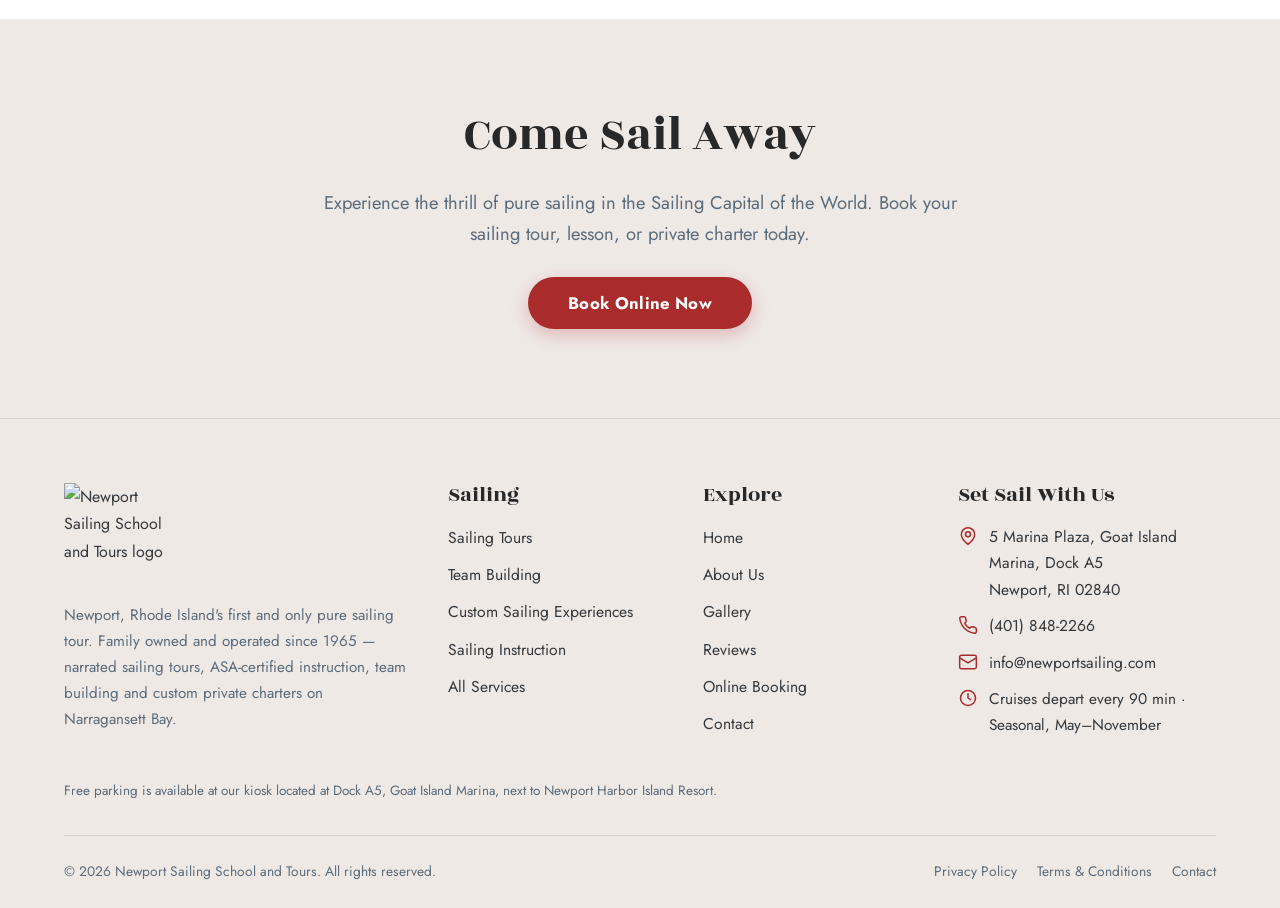
==== commit e71052c2: "Add new pages and redirects for Newport Sailing School website - Created _redirects file to manage U" ====
--- a/index.html
+++ b/index.html
@@ -1,33 +1,53 @@
 <!DOCTYPE html>
-
 <html lang="en">
 <head>
 <meta charset="utf-8"/>
-<meta content="width=device-width, initial-scale=1.0" name="viewport"/>
-<title>Newport Sailing School and Tours – Sailing Tours &amp; Lessons in Newport, RI</title>
-<meta content="Newport's finest sailing tours, lessons and custom experiences since 1971. Departing from Goat Island Marina, Newport, RI. Book online or call (401) 848-2266." name="description"/>
-<!-- Open Graph -->
-<meta content="Newport Sailing School and Tours – Newport's Finest Since 1971" property="og:title"/>
-<meta content="Sailing tours, lessons and custom experiences departing from Goat Island Marina, Newport, RI. Family owned since 1965. Book online today." property="og:description"/>
+<meta content="width=device-width, initial-scale=1" name="viewport"/>
+<meta content="#1b3a5b" name="theme-color"/>
+<title>Newport Sailing School and Tours | Sailing Tours &amp; Lessons in Newport, RI</title>
+<meta content="Narrated sailing tours, ASA-certified lessons, team building &amp; custom charters on Newport Harbor and Narragansett Bay. Family owned since 1965. Book online or call (401) 848-2266." name="description"/>
+<meta content="noindex, nofollow" name="robots"/>
+<meta content="Newport Sailing School and Tours" name="author"/>
 <meta content="website" property="og:type"/>
-<meta content="https://quseprdus1.blob.core.windows.net/kora-business-images/user-media/21687d38-571e-42df-85a3-91d9855b80ed/de8c94d8-887e-4625-825f-ec262dbc28df/1788867648_gr31jv.jpg" property="og:image"/>
-
-<!-- Twitter Card -->
+<meta content="Newport Sailing School and Tours" property="og:site_name"/>
+<meta content="Newport Sailing School and Tours | Sailing Tours &amp; Lessons in Newport, RI" property="og:title"/>
+<meta content="Narrated sailing tours, ASA-certified lessons, team building &amp; custom charters on Newport Harbor and Narragansett Bay. Family owned since 1965. Book online or call (401) 848-2266." property="og:description"/>
+<meta content="https://quseprdus1.blob.core.windows.net/kora-business-images/user-media/21687d38-571e-42df-85a3-91d9855b80ed/de8c94d8-887e-4625-825f-ec262dbc28df/1788875092_haw8zu.jpg" property="og:image"/>
 <meta content="summary_large_image" name="twitter:card"/>
-<meta content="Newport Sailing School and Tours – Newport's Finest Since 1971" name="twitter:title"/>
-<meta content="Sailing tours, lessons and custom experiences departing from Goat Island Marina, Newport, RI. Family owned since 1965." name="twitter:description"/>
-<meta content="https://quseprdus1.blob.core.windows.net/kora-business-images/user-media/21687d38-571e-42df-85a3-91d9855b80ed/de8c94d8-887e-4625-825f-ec262dbc28df/1788867648_gr31jv.jpg" name="twitter:image"/>
-
-<!-- Hero image preload -->
-<link as="image" href="https://quseprdus1.blob.core.windows.net/kora-business-images/user-media/21687d38-571e-42df-85a3-91d9855b80ed/de8c94d8-887e-4625-825f-ec262dbc28df/1788867648_gr31jv.jpg" rel="preload"/>
+<meta content="Newport Sailing School and Tours | Sailing Tours &amp; Lessons in Newport, RI" name="twitter:title"/>
+<meta content="Narrated sailing tours, ASA-certified lessons, team building &amp; custom charters on Newport Harbor and Narragansett Bay. Family owned since 1965. Book online or call (401) 848-2266." name="twitter:description"/>
+<meta content="https://quseprdus1.blob.core.windows.net/kora-business-images/user-media/21687d38-571e-42df-85a3-91d9855b80ed/de8c94d8-887e-4625-825f-ec262dbc28df/1788875092_haw8zu.jpg" name="twitter:image"/>
+<link rel="icon" href="https://quseprdus1.blob.core.windows.net/kora-business-images/user-media/21687d38-571e-42df-85a3-91d9855b80ed/de8c94d8-887e-4625-825f-ec262dbc28df/1788874840_nsqfu0.png" type="image/png"/>
+<!-- KORA_GOOGLE_FONTS_START -->
+<link rel="preconnect" href="https://fonts.googleapis.com">
+<link rel="preconnect" href="https://fonts.gstatic.com" crossorigin>
+<link rel="preload" as="style" href="https://fonts.googleapis.com/css2?family=Rozha+One&amp;family=Jost:wght@300;400;500;600;700&amp;display=swap" onload="this.onload=null;this.rel='stylesheet'">
+<noscript><link rel="stylesheet" href="https://fonts.googleapis.com/css2?family=Rozha+One&amp;family=Jost:wght@300;400;500;600;700&amp;display=swap"></noscript>
+<!-- KORA_GOOGLE_FONTS_END -->
 <link href="assets/styles.css" rel="stylesheet"/>
-<!-- JSON-LD: LocalBusiness -->
+<link rel="preload" as="image" href="https://quseprdus1.blob.core.windows.net/kora-business-images/user-media/21687d38-571e-42df-85a3-91d9855b80ed/de8c94d8-887e-4625-825f-ec262dbc28df/1788875092_haw8zu.jpg"/>
+<script>
+  window.KORA_SITE_CONFIG = {
+    apiBaseUrl: "https://kora-agent.grubtok.com",
+    businessId: "21687d38-571e-42df-85a3-91d9855b80ed",
+    recaptchaSiteKey: "6LcsdJYsAAAAAAur-h7cYlZuGJTmijNHmOi5kFH7"
+  };
+  window.KORA_CONFIG = Object.assign(window.KORA_CONFIG || {}, window.KORA_SITE_CONFIG);
+</script>
 <script type="application/ld+json">{
   "@context": "https://schema.org",
-  "@type": "LocalBusiness",
+  "@type": [
+    "LocalBusiness",
+    "TouristAttraction"
+  ],
   "name": "Newport Sailing School and Tours",
-  "telephone": "(401) 848-2266",
+  "description": "Narrated sailing tours, ASA-certified sailing instruction, team building and custom private charters on Newport Harbor and Narragansett Bay. Family owned since 1965.",
+  "image": "https://quseprdus1.blob.core.windows.net/kora-business-images/user-media/21687d38-571e-42df-85a3-91d9855b80ed/de8c94d8-887e-4625-825f-ec262dbc28df/1788875092_haw8zu.jpg",
+  "telephone": "+14018482266",
   "email": "info@newportsailing.com",
+  "priceRange": "$$",
+  "foundingDate": "1965",
+  "slogan": "Newport's Finest Since 1971",
   "address": {
     "@type": "PostalAddress",
     "streetAddress": "5 Marina Plaza, Goat Island Marina, Dock A5",
@@ -36,1073 +56,377 @@
     "postalCode": "02840",
     "addressCountry": "US"
   },
-  "image": "https://quseprdus1.blob.core.windows.net/kora-business-images/user-media/21687d38-571e-42df-85a3-91d9855b80ed/de8c94d8-887e-4625-825f-ec262dbc28df/1788867648_gr31jv.jpg",
-  "description": "Newport, RI's first and only pure sailing tour. Sailing tours, instruction, team building and custom experiences departing from Goat Island Marina since 1971.",
-  "priceRange": "$$",
+  "geo": {
+    "@type": "GeoCoordinates",
+    "latitude": 41.4906,
+    "longitude": -71.3283
+  },
+  "areaServed": "Newport, Rhode Island",
+  "openingHoursSpecification": [
+    {
+      "@type": "OpeningHoursSpecification",
+      "dayOfWeek": [
+        "Monday",
+        "Tuesday",
+        "Wednesday",
+        "Thursday",
+        "Friday",
+        "Saturday",
+        "Sunday"
+      ],
+      "opens": "09:00",
+      "closes": "20:00"
+    }
+  ],
   "aggregateRating": {
     "@type": "AggregateRating",
-    "ratingValue": "5",
-    "reviewCount": "5"
+    "ratingValue": "5.0",
+    "reviewCount": "3"
   },
   "review": [
     {
       "@type": "Review",
       "author": {
         "@type": "Person",
-        "name": "Trent Bouvet"
+        "name": "Alona K."
       },
       "reviewRating": {
         "@type": "Rating",
         "ratingValue": "5"
       },
-      "reviewBody": "Did a tour with Newport sailing and it was easily the highlight of my east coast road trip. It's safe to say that me and my friends were in complete awe throughout the duration of the voyage."
+      "reviewBody": "We had an amazing time sailing the sunset with our captain, Mike. He was a very experienced sailor and knowledgeable about the area. Definitely a must do when in the area!"
     },
     {
       "@type": "Review",
       "author": {
         "@type": "Person",
-        "name": "Claire Roeder"
+        "name": "Ann G."
       },
       "reviewRating": {
         "@type": "Rating",
         "ratingValue": "5"
       },
-      "reviewBody": "This is a lovely, family owned local Sailing business in Newport. Mike is a great guy with lots of experience and knowledge, and he really takes care of his customers."
+      "reviewBody": "Newport Sailing School is a great place to learn to sail or see the harbor. Mike took excellent care of our son's safety and ensured he had the knowledge to become certified. An amazing experience!"
     },
     {
       "@type": "Review",
       "author": {
         "@type": "Person",
-        "name": "Karine Robidas"
+        "name": "Michele E."
       },
       "reviewRating": {
         "@type": "Rating",
         "ratingValue": "5"
       },
-      "reviewBody": "Had a fantastic time at sea today! I feel like I learned a lot in such a short amount of time."
-    },
-    {
-      "@type": "Review",
-      "author": {
-        "@type": "Person",
-        "name": "Alona K"
-      },
-      "reviewRating": {
-        "@type": "Rating",
-        "ratingValue": "5"
-      },
-      "reviewBody": "We had an amazing time sailing the sunset with our captain, Mike. He was a very experienced sailor and a knowledgeable person about the area."
-    },
-    {
-      "@type": "Review",
-      "author": {
-        "@type": "Person",
-        "name": "Rachel Weber"
-      },
-      "reviewRating": {
-        "@type": "Rating",
-        "ratingValue": "5"
-      },
-      "reviewBody": "We booked a private tour for our friend's bachelorette party and it was so much fun! Mike was great!"
+      "reviewBody": "My family of five had a great private sail today. Mike was friendly and expert. We learned a lot about sailing and about Newport history and landmarks. Highly recommend Mike and Newport Sailing."
     }
   ]
 }</script>
-<!-- JSON-LD: FAQPage -->
-<script type="application/ld+json">
-  {
-    "@context": "https://schema.org",
-    "@type": "FAQPage",
-    "mainEntity": [
-      {
-        "@type": "Question",
-        "name": "Where is Newport Sailing School and Tours located?",
-        "acceptedAnswer": {
-          "@type": "Answer",
-          "text": "We are located at 5 Marina Plaza, Goat Island Marina, Dock A5, Newport, RI 02840. Free parking is available at our kiosk."
-        }
-      },
-      {
-        "@type": "Question",
-        "name": "How do I book a sailing tour or lesson?",
-        "acceptedAnswer": {
-          "@type": "Answer",
-          "text": "You can book online at newportsailing.com/online-booking, call us at (401) 848-2266, or email info@newportsailing.com."
-        }
-      },
-      {
-        "@type": "Question",
-        "name": "What sailing experiences do you offer?",
-        "acceptedAnswer": {
-          "@type": "Answer",
-          "text": "We offer narrated sailing tours of Newport Harbor and Narragansett Bay, sailing instruction from intro courses to ASA 101 certification, team building corporate charters, and custom private sailing experiences for special occasions."
-        }
-      },
-      {
-        "@type": "Question",
-        "name": "How long has Newport Sailing School and Tours been operating?",
-        "acceptedAnswer": {
-          "@type": "Answer",
-          "text": "We are a family owned and operated business established in 1965, making us Newport, Rhode Island's first and only pure sailing tour operator."
-        }
-      },
-      {
-        "@type": "Question",
-        "name": "Is Newport Sailing School ASA certified?",
-        "acceptedAnswer": {
-          "@type": "Answer",
-          "text": "Yes. Newport Sailing School and Tours is certified by the American Sailing Association and offers ASA 101 Basic Keelboat Certification courses."
-        }
-      },
-      {
-        "@type": "Question",
-        "name": "How much does a sailing tour cost?",
-        "acceptedAnswer": {
-          "@type": "Answer",
-          "text": "Group sailing tours are $60 per person. Private day and sunset sails are $400 for up to 6 people. Sailing instruction starts at $100 per person for a 75-minute intro session."
-        }
+<script type="application/ld+json">{
+  "@context": "https://schema.org",
+  "@type": "FAQPage",
+  "mainEntity": [
+    {
+      "@type": "Question",
+      "name": "Where do the sailing tours depart from?",
+      "acceptedAnswer": {
+        "@type": "Answer",
+        "text": "All cruises depart from the beautiful Goat Island Marina in downtown Newport, RI \u2014 Dock A5, 5 Marina Plaza, next to Newport Harbor Island Resort. Free parking is available at our kiosk."
       }
-    ]
-  }
-  </script>
-<script>
-    window.KORA_SITE_CONFIG = {
-      apiBaseUrl: "https://kora-agent.grubtok.com",
-      businessId: "21687d38-571e-42df-85a3-91d9855b80ed",
-      recaptchaSiteKey: "6LcsdJYsAAAAAAur-h7cYlZuGJTmijNHmOi5kFH7"
-    };
-    window.KORA_CONFIG = Object.assign(window.KORA_CONFIG || {}, window.KORA_SITE_CONFIG);
-  </script>
-<meta content="noindex, nofollow" name="robots"/><!-- KORA_FAVICON_START -->
-<link href="https://static.wixstatic.com/media/b7ad06_73484314f234451e88a4abba5c20b5bd%7Emv2.png/v1/fill/w_192%2Ch_192%2Clg_1%2Cusm_0.66_1.00_0.01/b7ad06_73484314f234451e88a4abba5c20b5bd%7Emv2.png" rel="icon" type="image/png"/>
-<link href="https://static.wixstatic.com/media/b7ad06_73484314f234451e88a4abba5c20b5bd%7Emv2.png/v1/fill/w_192%2Ch_192%2Clg_1%2Cusm_0.66_1.00_0.01/b7ad06_73484314f234451e88a4abba5c20b5bd%7Emv2.png" rel="apple-touch-icon"/>
-<!-- KORA_FAVICON_END -->
-<!-- KORA_GOOGLE_FONTS_START -->
-<link rel="preconnect" href="https://fonts.googleapis.com">
-<link rel="preconnect" href="https://fonts.gstatic.com" crossorigin>
-<link rel="preload" as="style" href="https://fonts.googleapis.com/css2?family=Rozha+One:wght@400;600;700&amp;family=Jost:wght@400;600;700&amp;display=swap" onload="this.onload=null;this.rel='stylesheet'">
-<noscript><link rel="stylesheet" href="https://fonts.googleapis.com/css2?family=Rozha+One:wght@400;600;700&amp;family=Jost:wght@400;600;700&amp;display=swap"></noscript>
-<!-- KORA_GOOGLE_FONTS_END -->
+    },
+    {
+      "@type": "Question",
+      "name": "How long are the sailing tours?",
+      "acceptedAnswer": {
+        "@type": "Answer",
+        "text": "Day sails run approximately 75 minutes and sunset sails run approximately 90 minutes. Sailing cruises depart every 90 minutes throughout the day from May through November."
+      }
+    },
+    {
+      "@type": "Question",
+      "name": "How many people can come aboard?",
+      "acceptedAnswer": {
+        "@type": "Answer",
+        "text": "Our private sails accommodate up to 6 guests. Group sails are booked per person. Extended tours and larger group charters can also be arranged \u2014 just give us a call."
+      }
+    },
+    {
+      "@type": "Question",
+      "name": "Do I need sailing experience to join a tour?",
+      "acceptedAnswer": {
+        "@type": "Answer",
+        "text": "Not at all. Our experienced local crew handles everything on a narrated tour. If you'd like to take the helm, ask about our ASA-certified sailing instruction for all experience levels."
+      }
+    },
+    {
+      "@type": "Question",
+      "name": "What is your cancellation policy?",
+      "acceptedAnswer": {
+        "@type": "Answer",
+        "text": "All bookings are non-refundable \u2014 no refunds, no exchanges, no exclusions. Rain checks are issued for severe or inclement weather at the discretion of Newport Sailing School and Tours on the day of your scheduled tour."
+      }
+    }
+  ]
+}</script>
+<script src="https://fareharbor.com/embeds/api/v1/?autolightframe=yes" async></script>
 </head>
-<body>
-<div class="page-wrapper">
-<!-- ══════════════════════════════════════════
-       HEADER
-  ══════════════════════════════════════════ -->
-<header class="site-header" id="site-header">
-<a aria-label="Newport Sailing School and Tours — home" class="header-logo" href="index.html">
-<img alt="Newport Sailing School and Tours logo" height="44" id="logo" loading="eager" src="https://quseprdus1.blob.core.windows.net/kora-business-images/social-media/21687d38-571e-42df-85a3-91d9855b80ed/medialibrary/1788850116_m0sgdh.png" width="auto"/>
+<body data-page="index">
+<a class="sr-only" href="#main">Skip to content</a>
+<header class="site-header" data-header="">
+<div class="container nav-inner">
+<a class="brand" href="index.html" aria-label="Newport Sailing School and Tours — home">
+<img src="https://quseprdus1.blob.core.windows.net/kora-business-images/user-media/21687d38-571e-42df-85a3-91d9855b80ed/de8c94d8-887e-4625-825f-ec262dbc28df/1788875106_b12tvs.png" alt="Newport Sailing School and Tours logo" width="62" height="62" fetchpriority="high" decoding="async"/>
 </a>
-<nav aria-label="Main navigation" class="header-nav">
-<a class="active" href="index.html">Home</a>
+<nav class="nav-links" aria-label="Primary">
+<div class="nav-dropdown">
+<button type="button" aria-haspopup="true" aria-expanded="false">Services <svg viewBox="0 0 24 24" fill="none" stroke="currentColor" stroke-width="2.5" stroke-linecap="round" stroke-linejoin="round"><path d="m6 9 6 6 6-6"/></svg></button>
+<div class="nav-dropdown-panel" role="menu">
+<a class="is-all" href="services.html">All Services<small>Everything we offer, in one place</small></a>
+<a href="sailing-tours.html">Sailing Tours<small>Narrated day &amp; sunset harbor sails</small></a>
+<a href="team-building.html">Team Building<small>Corporate charters &amp; events</small></a>
+<a href="custom-sailing.html">Custom Sailing Experiences<small>Private adventures made for you</small></a>
+<a href="sailing-instruction.html">Sailing Instruction<small>Learn to sail, all levels</small></a>
+</div>
+</div>
+<a href="about.html">About Us</a>
+<a href="contact.html">Contact</a>
+<a href="gallery.html">Gallery</a>
+<a href="booking.html">Online Booking</a>
+<a href="reviews.html">Reviews</a>
+</nav>
+<button class="nav-toggle" type="button" aria-label="Open menu" aria-expanded="false" data-nav-open=""><svg viewBox="0 0 24 24" fill="none" stroke="currentColor" stroke-width="2" stroke-linecap="round"><path d="M4 7h16M4 12h16M4 17h16"/></svg></button>
+</div>
+</header>
+<div class="nav-scrim" data-nav-scrim=""></div>
+<aside class="mobile-nav" data-mobile-nav="" aria-label="Mobile navigation">
+<div class="mobile-nav-head">
+<img src="https://quseprdus1.blob.core.windows.net/kora-business-images/user-media/21687d38-571e-42df-85a3-91d9855b80ed/de8c94d8-887e-4625-825f-ec262dbc28df/1788875106_b12tvs.png" alt="Newport Sailing logo"/>
+<button class="nav-close" type="button" aria-label="Close menu" data-nav-close=""><svg viewBox="0 0 24 24" fill="none" stroke="currentColor" stroke-width="2" stroke-linecap="round"><path d="M18 6 6 18M6 6l12 12"/></svg></button>
+</div>
+<div class="mobile-acc-head">
 <a href="services.html">Services</a>
-<a href="about.html">About</a>
+<button class="mobile-acc-toggle" type="button" aria-expanded="false" aria-controls="m-svc" aria-label="Show services menu" data-mobile-acc=""><svg viewBox="0 0 24 24" fill="none" stroke="currentColor" stroke-width="2.5" stroke-linecap="round" stroke-linejoin="round"><path d="m6 9 6 6 6-6"/></svg></button>
+</div>
+<div class="mobile-sub" id="m-svc">
+<a href="sailing-tours.html">Sailing Tours</a>
+<a href="team-building.html">Team Building</a>
+<a href="custom-sailing.html">Custom Sailing Experiences</a>
+<a href="sailing-instruction.html">Sailing Instruction</a>
+</div>
+<a href="about.html">About Us</a>
+<a href="contact.html">Contact</a>
 <a href="gallery.html">Gallery</a>
-<a href="contact.html">Contact</a>
-</nav>
-<a class="btn-book-header" href="#contact">Book Now</a>
-<button aria-controls="mobile-nav" aria-expanded="false" aria-label="Open navigation menu" class="hamburger-btn" id="hamburger-btn">
-<span></span>
-<span></span>
-<span></span>
-</button>
-</header>
-<!-- Mobile Nav Drawer -->
-<nav aria-label="Mobile navigation" class="mobile-nav" id="mobile-nav">
-<a href="index.html">Home</a>
-<a href="services.html">Services</a>
-<a href="about.html">About</a>
-<a href="gallery.html">Gallery</a>
-<a href="contact.html">Contact</a>
-<a class="btn-book-mobile" href="#contact">Book Now</a>
-</nav>
-<main>
-<!-- ══════════════════════════════════════════
-         HERO
-    ══════════════════════════════════════════ -->
-<section id="hero">
-<!-- Desktop: full-bleed image with overlay -->
-<div class="hero-desktop">
-<img alt="Sailing on Newport Harbor with clear skies and the Newport waterfront in the background" class="hero-bg-img" decoding="async" fetchpriority="high" height="1080" loading="eager" src="https://quseprdus1.blob.core.windows.net/kora-business-images/user-media/21687d38-571e-42df-85a3-91d9855b80ed/de8c94d8-887e-4625-825f-ec262dbc28df/1788867648_gr31jv.jpg" width="1920"/>
-<div class="hero-overlay"></div>
-<div class="hero-content">
-<h1 class="hero-headline">Experience Newport the Way It Should Be Seen: Under Sail</h1>
-<p class="hero-sub">Sailing tours, lessons and custom experiences departing from Goat Island Marina since 1971.</p>
-<a class="btn-accent hero-cta" href="#contact">Book Now</a>
-</div>
-</div>
-<!-- Mobile: image above text block -->
-<div class="hero-mobile">
-<div class="hero-mobile-img-wrap">
-<img alt="Sailing on Newport Harbor with clear skies and the Newport waterfront in the background" class="hero-mobile-img" decoding="async" fetchpriority="high" height="450" loading="eager" src="https://quseprdus1.blob.core.windows.net/kora-business-images/user-media/21687d38-571e-42df-85a3-91d9855b80ed/de8c94d8-887e-4625-825f-ec262dbc28df/1788867648_gr31jv.jpg" width="800"/>
-</div>
-<div class="hero-mobile-text">
-<p class="hero-headline-mobile">Experience Newport the Way It Should Be Seen: Under Sail</p>
-<p class="hero-sub-mobile">Sailing tours, lessons and custom experiences departing from Goat Island Marina since 1971.</p>
-<a class="btn-accent hero-cta-mobile" href="#contact">Book Now</a>
-</div>
-</div>
-</section>
-<!-- ══════════════════════════════════════════
-         OFFERINGS
-    ══════════════════════════════════════════ -->
-<section id="offerings">
-<div class="offerings-inner">
-<span class="eyebrow offerings-eyebrow reveal">What We Offer</span>
-<h2 class="offerings-heading reveal reveal-delay-1">Our Sailing Services</h2>
-<div class="offerings-grid">
-<!-- Sailing Instruction -->
-<div class="offerings-col reveal reveal-delay-2">
-<span class="service-cat-eyebrow">Sailing Instruction</span>
-<hr class="service-category-rule"/>
-<div class="service-entry">
-<div class="service-item-row">
-<span class="service-item-name">Intro Sailing Course (75 minutes)</span>
-<span aria-hidden="true" class="service-item-leader"></span>
-<span class="service-item-price">$100*/pp</span>
-</div>
-<p class="service-item-desc">75 Minute On Water Session</p>
-</div>
-<div class="service-entry">
-<div class="service-item-row">
-<span class="service-item-name">Intro Sailing Course (5 Hours)</span>
-<span aria-hidden="true" class="service-item-leader"></span>
-<span class="service-item-price">$495*/pp</span>
-</div>
-<p class="service-item-desc">1 Hour Dockside Classroom, 4 Hour On Water Session</p>
-</div>
-<div class="service-entry">
-<div class="service-item-row">
-<span class="service-item-name">ASA 101 Basic Keelboat Certification</span>
-<span aria-hidden="true" class="service-item-leader"></span>
-<span class="service-item-price">$1395*/pp</span>
-</div>
-<p class="service-item-desc">15 hours (3 days) · Offered Friday–Sunday, 8am–1pm · Max 4 people</p>
-</div>
-<div class="service-entry">
-<div class="service-item-row">
-<span class="service-item-name">Intermediate Course (1 Day)</span>
-<span aria-hidden="true" class="service-item-leader"></span>
-<span class="service-item-price">$495*/pp</span>
-</div>
-<p class="service-item-desc">1 Hour Dockside Classroom, 4 Hour On Water Session · Max 4 people</p>
-</div>
-</div>
-<!-- Team Building -->
-<div class="offerings-col reveal reveal-delay-2">
-<span class="service-cat-eyebrow">Team Building</span>
-<hr class="service-category-rule"/>
-<p class="service-no-items-desc">Newport Sailing has specialised in corporate charters and team building events for over 35 years. Whether it's a harbour tour, an intro lesson followed by match racing, or a fully custom experience, our crew builds it around your goals. Flexible scheduling and catering can be arranged.</p>
-<p class="service-call-rates">Call for rates and availability</p>
-</div>
-<!-- Custom Sailing Experience -->
-<div class="offerings-col reveal reveal-delay-3">
-<span class="service-cat-eyebrow">Custom Sailing Experience</span>
-<hr class="service-category-rule"/>
-<p class="service-no-items-desc">Private sailing adventures built around you — romantic engagements, bachelorette parties, anniversaries, family adventures, and any other special occasion. We'll create a sail you'll always remember.</p>
-<p class="service-call-rates">Call for rates and availability</p>
-</div>
-</div>
-<div class="offerings-footer reveal">
-<a class="offerings-view-all" href="services.html">View full services →</a>
-</div>
-</div>
-</section>
-<!-- ══════════════════════════════════════════
-         STORY
-    ══════════════════════════════════════════ -->
-<section id="story">
-<div class="story-inner">
-<div class="story-img-col reveal">
-<img alt="Captain Mike and crew aboard a Newport Sailing School sailboat on Newport Harbor" class="story-photo" height="750" loading="lazy" src="https://quseprdus1.blob.core.windows.net/kora-business-images/user-media/21687d38-571e-42df-85a3-91d9855b80ed/de8c94d8-887e-4625-825f-ec262dbc28df/1788867647_k3d4jf.webp" width="600"/>
-</div>
-<div class="story-text-col reveal reveal-delay-2">
-<span class="eyebrow story-eyebrow">Our Story</span>
-<h2 class="story-heading">Newport's First and Only Pure Sailing Tour</h2>
-<p class="story-body">Newport Sailing School and Tours is Newport, Rhode Island's first and only pure sailing tour. For more than 50 years, we have been introducing people to the joy and art of "pure" sailing. As a local family owned business we work to share our love for Newport and our passion for sailing with everyone who sets sail with us. We pride ourselves in providing the highest quality sailing experiences and excellent customer service.</p>
-<p class="story-credentials">Family owned and operated since 1965 · ASA Certified</p>
-</div>
-</div>
-</section>
-<!-- ══════════════════════════════════════════
-         GALLERY
-    ══════════════════════════════════════════ -->
-<section id="gallery">
-<div class="gallery-inner">
-<h2 class="gallery-heading reveal">Life on the Water</h2>
-</div>
-<div class="filmstrip-wrap">
-<div aria-label="Photo gallery of Newport sailing" class="filmstrip" role="region">
-<img alt="Sailboat gliding across Newport Harbor on a sunny day" class="filmstrip-img" height="320" loading="lazy" src="https://quseprdus1.blob.core.windows.net/kora-business-images/user-media/21687d38-571e-42df-85a3-91d9855b80ed/de8c94d8-887e-4625-825f-ec262dbc28df/1788867647_sxx5dh.webp" width="480"/>
-<img alt="Guests aboard a Newport Sailing School boat enjoying the harbor views" class="filmstrip-img" height="320" loading="lazy" src="https://quseprdus1.blob.core.windows.net/kora-business-images/user-media/21687d38-571e-42df-85a3-91d9855b80ed/de8c94d8-887e-4625-825f-ec262dbc28df/1788867647_jzpnsc.webp" width="480"/>
-<img alt="Scenic view of Newport's coastline and waterfront from the water" class="filmstrip-img" height="320" loading="lazy" src="https://quseprdus1.blob.core.windows.net/kora-business-images/user-media/21687d38-571e-42df-85a3-91d9855b80ed/de8c94d8-887e-4625-825f-ec262dbc28df/1788867647_qoiq95.webp" width="480"/>
-<img alt="Crew member at the helm of a sailboat on Narragansett Bay" class="filmstrip-img" height="320" loading="lazy" src="https://quseprdus1.blob.core.windows.net/kora-business-images/user-media/21687d38-571e-42df-85a3-91d9855b80ed/de8c94d8-887e-4625-825f-ec262dbc28df/1788867647_k3d4jf.webp" width="480"/>
-<img alt="Sailboat under full sail on Newport Harbor with blue skies" class="filmstrip-img" height="320" loading="lazy" src="https://quseprdus1.blob.core.windows.net/kora-business-images/user-media/21687d38-571e-42df-85a3-91d9855b80ed/de8c94d8-887e-4625-825f-ec262dbc28df/1788867648_gr31jv.jpg" width="480"/>
-<img alt="Guests learning to sail during an instruction session with Newport Sailing School" class="filmstrip-img" height="320" loading="lazy" src="https://quseprdus1.blob.core.windows.net/kora-business-images/user-media/21687d38-571e-42df-85a3-91d9855b80ed/de8c94d8-887e-4625-825f-ec262dbc28df/1788867648_2t4u9v.jpg" width="480"/>
-</div>
-</div>
-<div class="gallery-link-wrap reveal">
-<a class="gallery-see-all" href="gallery.html">See all photos →</a>
-</div>
-</section>
-<!-- ══════════════════════════════════════════
-         REVIEWS
-    ══════════════════════════════════════════ -->
-<section id="reviews">
-<div class="reviews-inner">
-<!-- Featured pull quote -->
-<div class="reviews-featured reveal">
-<div aria-hidden="true" class="reviews-accent-rule"></div>
-<blockquote class="reviews-pull-quote">
-            "Did a tour with Newport sailing and it was easily the highlight of my east coast road trip. It's safe to say that me and my friends were in complete awe throughout the duration of the voyage. Mike is incredibly knowledgeable, personable, and a great teacher. It will be the first thing I do the next time I visit Newport. Absolutely a must do for anyone who has never been sailing."
-          </blockquote>
-<p class="reviews-featured-attr">— Trent Bouvet</p>
-</div>
-<!-- Secondary reviews grid -->
-<div class="reviews-secondary-grid reveal reveal-delay-2">
-<div class="review-block">
-<p class="review-text">"This is a lovely, family owned local Sailing business in Newport. Mike is a great guy with lots of experience and knowledge, and he really takes care of his customers. I've done a lesson and a tour now and both were absolutely amazing experiences! We felt safe the entire time, learned so much, and enjoyed a beautiful sail both times."</p>
-<p class="review-attr">— Claire Roeder</p>
-</div>
-<div class="review-block">
-<p class="review-text">"Had a fantastic time at sea today! I feel like I learned a lot in such a short amount of time. Looking forward to more sailing classes. Thank you Mike!"</p>
-<p class="review-attr">— Karine Robidas</p>
-</div>
-<div class="review-block">
-<p class="review-text">"We had an amazing time sailing the sunset with our captain, Mike. He was a very experienced sailor and a knowledgeable person about the area. He pointed out a number of landmarks and gave us a short intro to the world of sailing. He even recommended a few places to visit for great local food. Thank you, Mike, for an amazing trip."</p>
-<p class="review-attr">— Alona K</p>
-</div>
-<div class="review-block">
-<p class="review-text">"We booked a private tour for our friend's bachelorette party and it was so much fun! Mike was great! We loved sailing around the harbor and seeing the boats and landmarks of Newport. We will definitely be back!!"</p>
-<p class="review-attr">— Rachel Weber</p>
-</div>
-</div>
-</div>
-</section>
-<!-- ══════════════════════════════════════════
-         HOURS / LOCATION
-    ══════════════════════════════════════════ -->
-<section id="hours_location">
-<div class="location-grid">
-<div class="location-col reveal">
-<span class="eyebrow location-eyebrow">Find Us</span>
-<address class="location-address">
-<strong>Newport Sailing School and Tours</strong><br/>
-            5 Marina Plaza, Goat Island Marina, Dock A5<br/>
-            Newport, RI 02840
-          </address>
-<p class="location-parking">Free parking available at our kiosk.</p>
-</div>
-<div class="location-col reveal reveal-delay-2">
-<span class="eyebrow location-eyebrow">Get in Touch</span>
-<a class="location-phone" href="tel:+14018482266">(401) 848-2266</a>
-<a class="location-email" href="mailto:info@newportsailing.com">info@newportsailing.com</a>
-<a class="btn-accent location-book-btn" href="#contact">Book Now</a>
-</div>
-</div>
-</section>
-<!-- ══════════════════════════════════════════
-         CONTACT (closing band)
-    ══════════════════════════════════════════ -->
-<section id="contact">
-<div class="contact-inner reveal">
-<p class="contact-heading">Questions? Our crew is here to help.</p>
-<p class="contact-links">
-<a class="contact-inline-link" href="tel:+14018482266">(401) 848-2266</a>
-<span aria-hidden="true" class="contact-middot"> · </span>
-<a class="contact-inline-link" href="mailto:info@newportsailing.com">info@newportsailing.com</a>
-</p>
-<a class="btn-accent contact-cta" href="contact.html">Send Us a Message</a>
-</div>
-</section>
+<a href="booking.html">Online Booking</a>
+<a href="reviews.html">Reviews</a>
+<a class="btn btn-accent" href="https://fareharbor.com/embeds/book/newportsailing/?full-items=yes">Book Online Now</a>
+</aside>
+<main id="main">
+<section class="hero">
+<div class="hero-bg"><img src="https://quseprdus1.blob.core.windows.net/kora-business-images/user-media/21687d38-571e-42df-85a3-91d9855b80ed/de8c94d8-887e-4625-825f-ec262dbc28df/1788875092_haw8zu.jpg" alt="Castle Hill Lighthouse at sunset over Narragansett Bay, Newport" fetchpriority="high" decoding="async"/></div>
+<div class="hero-inner">
+<h1>Newport Sailing<span class="hero-sub-serif">School &amp; Tours</span></h1>
+<p class="hero-tag">Newport's Finest Since 1971</p>
+<div class="hero-cta">
+<a class="btn btn-accent btn-lg" href="https://fareharbor.com/embeds/book/newportsailing/?full-items=yes">Book Online Now</a>
+<a class="btn btn-accent btn-lg" href="https://fareharbor.com/embeds/book/newportsailing/gift-cards/?full-items=yes">Gift Certificates</a>
+</div>
+<div class="hero-contact">
+<div class="call-label">Call or Email</div>
+<a href="tel:+14018482266">(401) 848-2266</a>
+<a class="email" href="mailto:info@newportsailing.com">info@newportsailing.com</a>
+</div>
+</div>
+<div class="hero-asa"><img src="https://quseprdus1.blob.core.windows.net/kora-business-images/user-media/21687d38-571e-42df-85a3-91d9855b80ed/de8c94d8-887e-4625-825f-ec262dbc28df/1788874821_9cmnur.png" alt="American Sailing Association Certified" loading="lazy" decoding="async"/></div>
+</section>
+
+<section class="section soft">
+<div class="container">
+<div class="intro">
+<p class="eyebrow">Experience Newport the way it should be seen</p>
+<h2>Under Sail</h2>
+<p>Join us for a sailing tour of Newport Harbor and Narragansett Bay and view all the famous points of interest. We at Newport Sailing would like to introduce you to the very finest in sailing tours and instruction. For over 50 years, we have introduced thousands of people to the thrill of &ldquo;pure&rdquo; sailing in Newport, Rhode Island — the &ldquo;Sailing Capital of the World.&rdquo; Enjoy a delightful narrated sailing tour, team building event, custom sailing experience, or learn to sail.</p>
+<a class="btn btn-accent mt-2" href="https://fareharbor.com/embeds/book/newportsailing/?full-items=yes">Book Online Now</a>
+</div>
+</div>
+</section>
+
+<section class="section">
+<div class="container">
+<div class="section-head">
+<h2>What Makes Us Special</h2>
+<p>As a local, family-owned company since 1965, we pride ourselves in the personal feel of our tours and instruction, and love sharing the beauty of Newport and the thrill of sailing with everyone who sets sail with our crew.</p>
+</div>
+<div class="feature-grid">
+<div class="feature-card">
+<div class="feature-icon"><svg viewBox="0 0 24 24" fill="none" stroke="currentColor" stroke-width="1.7" stroke-linecap="round" stroke-linejoin="round"><path d="M17 21v-2a4 4 0 0 0-4-4H5a4 4 0 0 0-4 4v2"/><circle cx="9" cy="7" r="4"/><path d="M23 21v-2a4 4 0 0 0-3-3.87M16 3.13a4 4 0 0 1 0 7.75"/></svg></div>
+<h3>Experienced Local Crew</h3>
+<p>For over 50 years, Newport Sailing School and Tours has been providing the finest sailing instruction and tours in Newport, Rhode Island.</p>
+</div>
+<div class="feature-card">
+<div class="feature-icon"><img src="https://quseprdus1.blob.core.windows.net/kora-business-images/user-media/21687d38-571e-42df-85a3-91d9855b80ed/de8c94d8-887e-4625-825f-ec262dbc28df/1788874821_9cmnur.png" alt="American Sailing Association Certified" loading="lazy" decoding="async"/></div>
+<h3>ASA Certified</h3>
+<p>We are proud to be certified by the American Sailing Association and to offer ASA keelboat instruction courses.</p>
+</div>
+<div class="feature-card">
+<div class="feature-icon"><svg viewBox="0 0 24 24" fill="none" stroke="currentColor" stroke-width="1.7" stroke-linecap="round" stroke-linejoin="round"><path d="M2 20h20"/><path d="M12 2 4 20"/><path d="M12 2v18"/><path d="M12 6l7 14"/><circle cx="17" cy="6" r="2"/></svg></div>
+<h3>Unforgettable Scenery</h3>
+<p>Discover spectacular Newport Harbor, Castle Hill, Jamestown, Hammersmith Farm, Clingstone, and breathtaking sunsets.</p>
+</div>
+</div>
+</div>
+</section>
+
+<section class="section soft">
+<div class="container">
+<div class="section-head"><h2>What Our Customers Say</h2></div>
+<div class="testi-grid">
+<figure class="testi-card">
+<span class="quote-mark">&ldquo;</span>
+<div class="testi-stars" aria-label="5 out of 5 stars">★★★★★</div>
+<blockquote><p>We had an amazing time sailing the sunset with our captain, Mike. He was a very experienced sailor and a knowledgeable person about the area. Definitely a must do when in the area!</p></blockquote>
+<figcaption class="testi-name">Alona K.</figcaption>
+</figure>
+<figure class="testi-card">
+<span class="quote-mark">&ldquo;</span>
+<div class="testi-stars" aria-label="5 out of 5 stars">★★★★★</div>
+<blockquote><p>Newport Sailing School is a great place to learn to sail or see the harbor. Mike took excellent care of our son's safety and ensured he had the knowledge to become certified. An amazing experience!</p></blockquote>
+<figcaption class="testi-name">Ann G.</figcaption>
+</figure>
+<figure class="testi-card">
+<span class="quote-mark">&ldquo;</span>
+<div class="testi-stars" aria-label="5 out of 5 stars">★★★★★</div>
+<blockquote><p>My family of five had a great private sail today. Mike was friendly and expert. We learned a lot about sailing and about Newport history and landmarks. Highly recommend Mike and Newport Sailing.</p></blockquote>
+<figcaption class="testi-name">Michele E.</figcaption>
+</figure>
+</div>
+<p class="center mt-4"><a class="btn btn-accent" href="reviews.html">Read More Reviews</a></p>
+</div>
+</section>
+
+<section class="section">
+<div class="container">
+<div class="split">
+<div class="split-media"><img src="https://quseprdus1.blob.core.windows.net/kora-business-images/user-media/21687d38-571e-42df-85a3-91d9855b80ed/de8c94d8-887e-4625-825f-ec262dbc28df/1788875119_poboxe.jpg" alt="Sailboat moored at sunset near the Newport Pell Bridge" loading="lazy" decoding="async"/></div>
+<div class="split-body">
+<p class="eyebrow">Welcome Aboard</p>
+<h2>Departing Every 90 Minutes from Goat Island Marina</h2>
+<p>Sailing cruises depart every 90 minutes from beautiful Goat Island Marina in downtown Newport, RI, next to Newport Harbor Island Resort.</p>
+<p>Free parking is available at our kiosk located at Dock A5, Goat Island Marina, 5 Marina Plaza, Newport, RI 02840.</p>
+<a class="btn btn-accent mt-2" href="https://fareharbor.com/embeds/book/newportsailing/?full-items=yes">Book Online Now</a>
+</div>
+</div>
+</div>
+</section>
+
+<section class="section soft" id="location">
+<div class="container">
+<div class="section-head"><p class="eyebrow">Find Us</p><h2>Our Location</h2></div>
+<div class="info-grid">
+<div>
+<h3>Set Sail From Goat Island Marina</h3>
+<ul class="info-list">
+<li><svg viewBox="0 0 24 24" fill="none" stroke="currentColor" stroke-width="1.8" stroke-linecap="round" stroke-linejoin="round"><path d="M20 10c0 6-8 12-8 12s-8-6-8-12a8 8 0 0 1 16 0Z"/><circle cx="12" cy="10" r="3"/></svg><a href="https://maps.app.goo.gl/tVt8WrM7LnDuyjQb7" target="_blank" rel="noopener noreferrer">5 Marina Plaza, Goat Island Marina, Dock A5<br>Newport, RI 02840</a></li>
+<li><svg viewBox="0 0 24 24" fill="none" stroke="currentColor" stroke-width="1.8" stroke-linecap="round" stroke-linejoin="round"><path d="M22 16.92v3a2 2 0 0 1-2.18 2 19.79 19.79 0 0 1-8.63-3.07 19.5 19.5 0 0 1-6-6A19.79 19.79 0 0 1 2.12 4.18 2 2 0 0 1 4.11 2h3a2 2 0 0 1 2 1.72c.13.96.36 1.9.7 2.81a2 2 0 0 1-.45 2.11L8.09 9.91a16 16 0 0 0 6 6l1.27-1.27a2 2 0 0 1 2.11-.45c.9.34 1.85.57 2.81.7A2 2 0 0 1 22 16.92Z"/></svg><a href="tel:+14018482266">(401) 848-2266</a></li>
+<li><svg viewBox="0 0 24 24" fill="none" stroke="currentColor" stroke-width="1.8" stroke-linecap="round" stroke-linejoin="round"><rect x="2" y="4" width="20" height="16" rx="2"/><path d="m22 7-10 6L2 7"/></svg><a href="mailto:info@newportsailing.com">info@newportsailing.com</a></li>
+<li><svg viewBox="0 0 24 24" fill="none" stroke="currentColor" stroke-width="1.8" stroke-linecap="round" stroke-linejoin="round"><circle cx="12" cy="12" r="9"/><path d="M12 7v5l3 2"/></svg><span>Free parking available at our Dock A5 kiosk. Cruises depart every 90 minutes, May–November.</span></li>
+</ul>
+<a class="btn btn-outline-navy mt-3" href="https://maps.app.goo.gl/tVt8WrM7LnDuyjQb7" target="_blank" rel="noopener noreferrer">Get Directions</a>
+</div>
+<div class="map-frame">
+<iframe title="Newport Sailing School and Tours location map" src="https://www.google.com/maps/embed?pb=!1m18!1m12!1m3!1d2988.64012092078!2d-71.32952722348263!3d41.49040118959862!2m3!1f0!2f0!3f0!3m2!1i1024!2i768!4f13.1!3m3!1m2!1s0x89e5af71388c6d6b%3A0x5b73869e93e48cdc!2sNewport%20Sailing%20School%20and%20Tours!5e0!3m2!1sen!2sin!4v1788852389976!5m2!1sen!2sin" loading="lazy" referrerpolicy="no-referrer-when-downgrade" allowfullscreen></iframe>
+</div>
+</div>
+</div>
+</section>
+
+<section class="section" id="faq">
+<div class="container">
+<div class="section-head"><p class="eyebrow">Good to know</p><h2>Frequently Asked Questions</h2></div>
+<div class="faq-wrap">
+<details class="faq-item">
+<summary>Where do the sailing tours depart from?</summary>
+<div class="faq-body"><p>All cruises depart from the beautiful Goat Island Marina in downtown Newport, RI — Dock A5, 5 Marina Plaza, next to Newport Harbor Island Resort. Free parking is available at our kiosk.</p></div>
+</details>
+<details class="faq-item">
+<summary>How long are the sailing tours?</summary>
+<div class="faq-body"><p>Day sails run approximately 75 minutes and sunset sails run approximately 90 minutes. Sailing cruises depart every 90 minutes throughout the day from May through November.</p></div>
+</details>
+<details class="faq-item">
+<summary>How many people can come aboard?</summary>
+<div class="faq-body"><p>Our private sails accommodate up to 6 guests. Group sails are booked per person. Extended tours and larger group charters can also be arranged — just give us a call.</p></div>
+</details>
+<details class="faq-item">
+<summary>Do I need sailing experience to join a tour?</summary>
+<div class="faq-body"><p>Not at all. Our experienced local crew handles everything on a narrated tour. If you'd like to take the helm, ask about our ASA-certified sailing instruction for all experience levels.</p></div>
+</details>
+<details class="faq-item">
+<summary>What is your cancellation policy?</summary>
+<div class="faq-body"><p>All bookings are non-refundable — no refunds, no exchanges, no exclusions. Rain checks are issued for severe or inclement weather at the discretion of Newport Sailing School and Tours on the day of your scheduled tour.</p></div>
+</details>
+</div>
+</div>
+</section>
+
+
+<section class="section soft cta-band">
+<div class="container">
+<h2>Come Sail Away</h2>
+<p>Experience the thrill of pure sailing in the Sailing Capital of the World. Book your sailing tour, lesson, or private charter today.</p>
+<a class="btn btn-accent btn-lg" href="https://fareharbor.com/embeds/book/newportsailing/?full-items=yes">Book Online Now</a>
+</div>
+</section>
+
 </main>
-<!-- ══════════════════════════════════════════
-       FOOTER
-  ══════════════════════════════════════════ -->
 <footer class="site-footer">
+<div class="container">
 <div class="footer-grid">
-<!-- Left column -->
-<div class="footer-left">
-<p class="footer-business-name">Newport Sailing School and Tours</p>
-<p class="footer-tagline">Newport's Finest Since 1971</p>
-<address class="footer-address">
-          5 Marina Plaza, Goat Island Marina, Dock A5<br/>
-          Newport, RI 02840
-        </address>
-<a class="footer-phone" href="tel:+14018482266">(401) 848-2266</a>
-<a class="footer-email" href="mailto:info@newportsailing.com">info@newportsailing.com</a>
-</div>
-<!-- Right column -->
-<div class="footer-right">
-<p class="footer-links-eyebrow">Quick Links</p>
-<ul class="footer-links">
+<div class="footer-brand">
+<img src="https://quseprdus1.blob.core.windows.net/kora-business-images/user-media/21687d38-571e-42df-85a3-91d9855b80ed/de8c94d8-887e-4625-825f-ec262dbc28df/1788875106_b12tvs.png" alt="Newport Sailing School and Tours logo" width="84" height="84" loading="lazy" decoding="async"/>
+<p>Newport, Rhode Island's first and only pure sailing tour. Family owned and operated since 1965 — narrated sailing tours, ASA-certified instruction, team building and custom private charters on Narragansett Bay.</p>
+</div>
+<div class="footer-col">
+<h3>Sailing</h3>
+<ul>
+<li><a href="sailing-tours.html">Sailing Tours</a></li>
+<li><a href="team-building.html">Team Building</a></li>
+<li><a href="custom-sailing.html">Custom Sailing Experiences</a></li>
+<li><a href="sailing-instruction.html">Sailing Instruction</a></li>
+<li><a href="services.html">All Services</a></li>
+</ul>
+</div>
+<div class="footer-col">
+<h3>Explore</h3>
+<ul>
 <li><a href="index.html">Home</a></li>
-<li><a href="services.html">Services</a></li>
-<li><a href="about.html">About</a></li>
+<li><a href="about.html">About Us</a></li>
 <li><a href="gallery.html">Gallery</a></li>
+<li><a href="reviews.html">Reviews</a></li>
+<li><a href="booking.html">Online Booking</a></li>
 <li><a href="contact.html">Contact</a></li>
 </ul>
 </div>
-</div>
-<hr class="footer-rule"/>
-<p class="footer-copy">© 2025 Newport Sailing School and Tours. All rights reserved.</p>
+<div class="footer-col">
+<h3>Set Sail With Us</h3>
+<ul class="footer-contact">
+<li><svg viewBox="0 0 24 24" fill="none" stroke="currentColor" stroke-width="1.8" stroke-linecap="round" stroke-linejoin="round"><path d="M20 10c0 6-8 12-8 12s-8-6-8-12a8 8 0 0 1 16 0Z"/><circle cx="12" cy="10" r="3"/></svg><a href="https://maps.app.goo.gl/tVt8WrM7LnDuyjQb7" target="_blank" rel="noopener noreferrer">5 Marina Plaza, Goat Island Marina, Dock A5<br>Newport, RI 02840</a></li>
+<li><svg viewBox="0 0 24 24" fill="none" stroke="currentColor" stroke-width="1.8" stroke-linecap="round" stroke-linejoin="round"><path d="M22 16.92v3a2 2 0 0 1-2.18 2 19.79 19.79 0 0 1-8.63-3.07 19.5 19.5 0 0 1-6-6A19.79 19.79 0 0 1 2.12 4.18 2 2 0 0 1 4.11 2h3a2 2 0 0 1 2 1.72c.13.96.36 1.9.7 2.81a2 2 0 0 1-.45 2.11L8.09 9.91a16 16 0 0 0 6 6l1.27-1.27a2 2 0 0 1 2.11-.45c.9.34 1.85.57 2.81.7A2 2 0 0 1 22 16.92Z"/></svg><a href="tel:+14018482266">(401) 848-2266</a></li>
+<li><svg viewBox="0 0 24 24" fill="none" stroke="currentColor" stroke-width="1.8" stroke-linecap="round" stroke-linejoin="round"><rect x="2" y="4" width="20" height="16" rx="2"/><path d="m22 7-10 6L2 7"/></svg><a href="mailto:info@newportsailing.com">info@newportsailing.com</a></li>
+<li><svg viewBox="0 0 24 24" fill="none" stroke="currentColor" stroke-width="1.8" stroke-linecap="round" stroke-linejoin="round"><circle cx="12" cy="12" r="9"/><path d="M12 7v5l3 2"/></svg><span>Cruises depart every 90 min · Seasonal, May–November</span></li>
+</ul>
+</div>
+</div>
+<p class="footer-note">Free parking is available at our kiosk located at Dock A5, Goat Island Marina, next to Newport Harbor Island Resort.</p>
+<div class="footer-bottom">
+<span>© <span data-year="">2026</span> Newport Sailing School and Tours. All rights reserved.</span>
+<span class="footer-legal">
+<a href="privacy.html">Privacy Policy</a>
+<a href="terms.html">Terms &amp; Conditions</a>
+<a href="contact.html">Contact</a>
+</span>
+</div>
+</div>
 </footer>
-</div><!-- /.page-wrapper -->
-<!-- ══════════════════════════════════════════
-     SCROLL REVEAL + HEADER BEHAVIOUR
-══════════════════════════════════════════ -->
-<script>
-(function () {
-  'use strict';
-
-  // ── Header scroll shadow ──
-  var header = document.getElementById('site-header');
-  if (header) {
-    window.addEventListener('scroll', function () {
-      if (window.scrollY > 80) {
-        header.classList.add('scrolled');
-      } else {
-        header.classList.remove('scrolled');
-      }
-    }, { passive: true });
-  }
-
-  // ── Hamburger / mobile nav ──
-  var hamburger = document.getElementById('hamburger-btn');
-  var mobileNav = document.getElementById('mobile-nav');
-
-  if (hamburger && mobileNav) {
-    hamburger.addEventListener('click', function () {
-      var isOpen = mobileNav.classList.contains('open');
-      if (isOpen) {
-        mobileNav.classList.remove('open');
-        hamburger.classList.remove('open');
-        hamburger.setAttribute('aria-expanded', 'false');
-        hamburger.setAttribute('aria-label', 'Open navigation menu');
-        document.body.style.overflow = '';
-      } else {
-        mobileNav.classList.add('open');
-        hamburger.classList.add('open');
-        hamburger.setAttribute('aria-expanded', 'true');
-        hamburger.setAttribute('aria-label', 'Close navigation menu');
-        document.body.style.overflow = 'hidden';
-      }
-    });
-
-    // Close drawer when a nav link is clicked
-    mobileNav.querySelectorAll('a').forEach(function (link) {
-      link.addEventListener('click', function () {
-        mobileNav.classList.remove('open');
-        hamburger.classList.remove('open');
-        hamburger.setAttribute('aria-expanded', 'false');
-        hamburger.setAttribute('aria-label', 'Open navigation menu');
-        document.body.style.overflow = '';
-      });
-    });
-  }
-
-  // ── Scroll reveal ──
-  var revealEls = document.querySelectorAll('.reveal');
-  if (!window.matchMedia('(prefers-reduced-motion: reduce)').matches && 'IntersectionObserver' in window) {
-    var observer = new IntersectionObserver(function (entries) {
-      entries.forEach(function (entry) {
-        if (entry.isIntersecting) {
-          entry.target.classList.add('visible');
-          observer.unobserve(entry.target);
-        }
-      });
-    }, { threshold: 0.12 });
-
-    revealEls.forEach(function (el) {
-      observer.observe(el);
-    });
-  } else {
-    // Reduced motion or no IntersectionObserver: show everything immediately
-    revealEls.forEach(function (el) {
-      el.classList.add('visible');
-    });
-  }
-})();
-</script>
-<style>
-/* ── HERO ── */
-#hero {
-  margin-top: 72px;
-}
-
-.hero-desktop {
-  position: relative;
-  min-height: 90vh;
-  display: flex;
-  align-items: flex-end;
-  overflow: hidden;
-}
-
-.hero-bg-img {
-  position: absolute;
-  inset: 0;
-  width: 100%;
-  height: 100%;
-  object-fit: cover;
-  object-position: center;
-  display: block;
-}
-
-.hero-overlay {
-  position: absolute;
-  inset: 0;
-  background: linear-gradient(to bottom, rgba(27,58,91,0.25) 0%, rgba(27,58,91,0.72) 100%);
-  pointer-events: none;
-}
-
-.hero-content {
-  position: relative;
-  z-index: 2;
-  padding: 0 3rem 3.5rem;
-  max-width: 720px;
-}
-
-.hero-headline {
-  font-family: "Rozha One", serif;
-  font-size: 4rem;
-  color: #ffffff;
-  line-height: 1.1;
-  letter-spacing: -0.02em;
-  margin: 0 0 1rem;
-}
-
-.hero-sub {
-  font-family: "Inter", sans-serif;
-  font-size: 1.125rem;
-  color: rgba(239,233,230,0.9);
-  margin: 0 0 1.75rem;
-  line-height: 1.6;
-}
-
-.hero-cta {
-  font-size: 0.9rem;
-  padding: 0.75rem 2rem;
-  display: inline-block;
-}
-
-.hero-mobile {
-  display: none;
-}
-
-/* ── OFFERINGS ── */
-#offerings {
-  background-color: #1b3a5b;
-  padding: 4rem 2rem;
-}
-
-.offerings-inner {
-  max-width: 1200px;
-  margin: 0 auto;
-}
-
-.offerings-eyebrow {
-  color: rgba(239,233,230,0.7);
-}
-
-.offerings-heading {
-  font-family: "Rozha One", serif;
-  font-size: 2.25rem;
-  color: #ffffff;
-  letter-spacing: -0.01em;
-  margin: 0.25rem 0 0;
-}
-
-.offerings-col {
-  /* column within the grid */
-}
-
-.service-cat-eyebrow {
-  display: block;
-  font-family: "Inter", sans-serif;
-  font-size: 0.75rem;
-  text-transform: uppercase;
-  letter-spacing: 0.12em;
-  color: rgba(239,233,230,0.7);
-  margin-bottom: 0.5rem;
-}
-
-.service-entry {
-  margin-bottom: 0.25rem;
-}
-
-.service-no-items-desc {
-  font-family: "Inter", sans-serif;
-  font-size: 0.9rem;
-  color: rgba(239,233,230,0.85);
-  line-height: 1.65;
-  margin: 0 0 0.75rem;
-}
-
-.service-call-rates {
-  font-family: "Inter", sans-serif;
-  font-size: 0.8rem;
-  font-style: italic;
-  color: rgba(239,233,230,0.6);
-  margin: 0;
-}
-
-.offerings-footer {
-  margin-top: 2.5rem;
-  text-align: right;
-}
-
-.offerings-view-all {
-  font-family: "Inter", sans-serif;
-  font-size: 0.875rem;
-  font-weight: 600;
-  color: #aa2b2b;
-  text-decoration: none;
-  transition: opacity 0.2s ease;
-}
-
-.offerings-view-all:hover {
-  opacity: 0.8;
-}
-
-/* ── STORY ── */
-#story {
-  background-color: #efe9e6;
-  padding: 5rem 2rem;
-}
-
-.story-inner {
-  max-width: 1200px;
-  margin: 0 auto;
-  display: grid;
-  grid-template-columns: 40% 60%;
-  gap: 0;
-  align-items: start;
-}
-
-.story-photo {
-  width: 100%;
-  aspect-ratio: 4 / 5;
-  object-fit: cover;
-  display: block;
-}
-
-.story-text-col {
-  padding-left: 3rem;
-}
-
-.story-eyebrow {
-  color: #1b3a5b;
-}
-
-.story-heading {
-  font-family: "Rozha One", serif;
-  font-size: 2rem;
-  color: #1b3a5b;
-  letter-spacing: -0.01em;
-  margin: 0.25rem 0 1.25rem;
-  line-height: 1.15;
-}
-
-.story-body {
-  font-family: "Inter", sans-serif;
-  font-size: 1rem;
-  color: #1b3a5b;
-  line-height: 1.75;
-  max-width: 58ch;
-  margin: 0 0 1.25rem;
-}
-
-.story-credentials {
-  font-family: "Inter", sans-serif;
-  font-size: 0.875rem;
-  font-weight: 600;
-  color: #1b3a5b;
-  margin: 0;
-}
-
-/* ── GALLERY ── */
-#gallery {
-  background-color: #ffffff;
-  padding: 3rem 0;
-}
-
-.gallery-inner {
-  padding: 0 2rem;
-  text-align: center;
-  margin-bottom: 1.75rem;
-}
-
-.gallery-heading {
-  font-family: "Rozha One", serif;
-  font-size: 2rem;
-  color: #1b3a5b;
-  letter-spacing: -0.01em;
-  margin: 0;
-}
-
-.filmstrip-wrap {
-  width: 100%;
-  overflow: hidden;
-}
-
-.gallery-link-wrap {
-  text-align: center;
-  padding: 1.5rem 2rem 0;
-}
-
-.gallery-see-all {
-  font-family: "Inter", sans-serif;
-  font-size: 0.875rem;
-  font-weight: 600;
-  color: #1b3a5b;
-  text-decoration: none;
-  transition: opacity 0.2s ease;
-}
-
-.gallery-see-all:hover {
-  opacity: 0.7;
-}
-
-/* ── REVIEWS ── */
-#reviews {
-  background-color: #1b3a5b;
-  padding: 5rem 2rem;
-}
-
-.reviews-inner {
-  max-width: 1200px;
-  margin: 0 auto;
-}
-
-.reviews-featured {
-  text-align: center;
-  margin-bottom: 3.5rem;
-}
-
-.reviews-accent-rule {
-  width: 40px;
-  height: 3px;
-  background-color: #aa2b2b;
-  margin: 0 auto 2rem;
-}
-
-.reviews-pull-quote {
-  font-family: "Rozha One", serif;
-  font-size: 1.875rem;
-  color: #ffffff;
-  max-width: 44rem;
-  margin: 0 auto 1rem;
-  line-height: 1.35;
-  letter-spacing: -0.01em;
-}
-
-.reviews-featured-attr {
-  font-family: "Inter", sans-serif;
-  font-size: 0.8rem;
-  color: rgba(239,233,230,0.8);
-  text-transform: small-caps;
-  letter-spacing: 0.1em;
-  margin: 0;
-}
-
-.review-block {
-  padding: 0 1rem;
-}
-
-.review-text {
-  font-family: "Inter", sans-serif;
-  font-size: 0.9rem;
-  color: rgba(239,233,230,0.85);
-  line-height: 1.6;
-  margin: 0 0 0.75rem;
-}
-
-.review-attr {
-  font-family: "Inter", sans-serif;
-  font-size: 0.75rem;
-  color: rgba(239,233,230,0.6);
-  text-transform: small-caps;
-  letter-spacing: 0.08em;
-  margin: 0;
-}
-
-/* ── HOURS / LOCATION ── */
-#hours_location {
-  background-color: #efe9e6;
-  padding: 4rem 2rem;
-}
-
-.location-eyebrow {
-  color: #1b3a5b;
-}
-
-.location-address {
-  font-family: "Inter", sans-serif;
-  font-size: 1rem;
-  color: #1b3a5b;
-  line-height: 1.8;
-  font-style: normal;
-  margin: 0.5rem 0 0.75rem;
-}
-
-.location-address strong {
-  font-weight: 700;
-}
-
-.location-parking {
-  font-family: "Inter", sans-serif;
-  font-size: 0.875rem;
-  font-style: italic;
-  color: #1b3a5b;
-  margin: 0;
-}
-
-.location-phone {
-  font-family: "Rozha One", serif;
-  font-size: 1.75rem;
-  color: #1b3a5b;
-  text-decoration: none;
-  display: block;
-  margin: 0.5rem 0 0.5rem;
-  letter-spacing: -0.01em;
-  transition: opacity 0.2s ease;
-}
-
-.location-phone:hover {
-  opacity: 0.75;
-}
-
-.location-email {
-  font-family: "Inter", sans-serif;
-  font-size: 0.9rem;
-  color: #1b3a5b;
-  text-decoration: none;
-  display: block;
-  margin-bottom: 1.25rem;
-  transition: opacity 0.2s ease;
-}
-
-.location-email:hover {
-  opacity: 0.7;
-}
-
-.location-book-btn {
-  font-size: 0.875rem;
-  padding: 0.65rem 1.75rem;
-}
-
-/* ── CONTACT (closing band) ── */
-#contact {
-  background-color: #ffffff;
-  padding: 3rem 2rem;
-  text-align: center;
-}
-
-.contact-inner {
-  max-width: 600px;
-  margin: 0 auto;
-}
-
-.contact-heading {
-  font-family: "Rozha One", serif;
-  font-size: 1.5rem;
-  color: #1b3a5b;
-  margin: 0 0 1rem;
-  letter-spacing: -0.01em;
-}
-
-.contact-links {
-  font-family: "Inter", sans-serif;
-  font-size: 0.9rem;
-  color: #1b3a5b;
-  margin: 0 0 1.25rem;
-}
-
-.contact-inline-link {
-  color: #1b3a5b;
-  text-decoration: none;
-  font-weight: 500;
-  transition: opacity 0.2s ease;
-}
-
-.contact-inline-link:hover {
-  opacity: 0.7;
-}
-
-.contact-middot {
-  color: #1b3a5b;
-  margin: 0 0.25rem;
-}
-
-.contact-cta {
-  font-size: 0.875rem;
-  padding: 0.65rem 1.75rem;
-}
-
-/* ── MOBILE RESPONSIVE ── */
-@media (max-width: 767px) {
-  /* Hero */
-  .hero-desktop {
-    display: none;
-  }
-
-  .hero-mobile {
-    display: block;
-  }
-
-  .hero-mobile-img-wrap {
-    width: 100%;
-    aspect-ratio: 16 / 9;
-    overflow: hidden;
-  }
-
-  .hero-mobile-img {
-    width: 100%;
-    height: 100%;
-    object-fit: cover;
-    display: block;
-  }
-
-  .hero-mobile-text {
-    background-color: #efe9e6;
-    padding: 2rem 1.5rem;
-  }
-
-  .hero-headline-mobile {
-    font-family: "Rozha One", serif;
-    font-size: 2.25rem;
-    color: #1b3a5b;
-    line-height: 1.15;
-    letter-spacing: -0.01em;
-    margin: 0 0 0.875rem;
-  }
-
-  .hero-sub-mobile {
-    font-family: "Inter", sans-serif;
-    font-size: 1rem;
-    color: #1b3a5b;
-    line-height: 1.6;
-    margin: 0 0 1.5rem;
-  }
-
-  .hero-cta-mobile {
-    display: block;
-    width: 100%;
-    text-align: center;
-    font-size: 0.9rem;
-    padding: 0.875rem 1rem;
-    box-sizing: border-box;
-  }
-
-  /* Story */
-  .story-inner {
-    grid-template-columns: 1fr;
-  }
-
-  .story-photo {
-    aspect-ratio: 16 / 9;
-    width: 100%;
-  }
-
-  .story-text-col {
-    padding-left: 0;
-    padding-top: 2rem;
-  }
-
-  /* Reviews */
-  .reviews-pull-quote {
-    font-size: 1.375rem;
-  }
-
-  /* Contact */
-  #contact {
-    padding: 2.5rem 1.5rem;
-  }
-}
-
-@media (max-width: 480px) {
-  .hero-headline-mobile {
-    font-size: 1.875rem;
-  }
-
-  .offerings-heading {
-    font-size: 1.75rem;
-  }
-
-  .story-heading {
-    font-size: 1.625rem;
-  }
-}
-</style>
-<!-- KORA_BRANDING_FOOTER_SCRIPT_START -->
-<script>
-(function () {
-  var koraUrl = "https://askkora.ai";
-  var muted = "#64748b";
-  var blue = "#1E88E5";
-  var purple = "#7B1FA2";
-  var startMarker = 'KORA_' + 'BRANDING_FOOTER_START';
-  var endMarker = 'KORA_' + 'BRANDING_FOOTER_END';
-  var selector = '[data-kora-branding-footer="true"], .kora-powered-by';
-
-  function removeExisting() {
-    document.querySelectorAll(selector).forEach(function (node) {
-      if (node && node.parentNode) node.parentNode.removeChild(node);
-    });
-    var walker = document.createTreeWalker(document.documentElement, NodeFilter.SHOW_COMMENT);
-    var comments = [];
-    while (walker.nextNode()) {
-      if (walker.currentNode.nodeValue.indexOf(startMarker) !== -1 || walker.currentNode.nodeValue.indexOf(endMarker) !== -1) {
-        comments.push(walker.currentNode);
-      }
-    }
-    comments.forEach(function (node) {
-      if (node && node.parentNode) node.parentNode.removeChild(node);
-    });
-  }
-
-  function buildBranding() {
-    var wrapper = document.createElement('div');
-    wrapper.className = 'kora-powered-by';
-    wrapper.setAttribute('data-kora-branding-footer', 'true');
-    wrapper.style.cssText = 'display:flex;justify-content:flex-end;align-items:center;gap:0.35rem;padding:0.75rem 1rem;font-size:0.75rem;';
-    wrapper.innerHTML = '<span style="color:' + muted + '">Powered by</span>' +
-      '<a href="' + koraUrl + '" target="_blank" rel="nofollow noopener noreferrer" style="text-decoration:none;font-weight:600;background:linear-gradient(135deg,' + blue + ',' + purple + ');-webkit-background-clip:text;background-clip:text;-webkit-text-fill-color:transparent">Kora</a>';
-    return wrapper;
-  }
-
-  function targetFooter(allowFallback) {
-    var footer = document.querySelector('footer');
-    if (footer) return footer;
-    if (!allowFallback) return null;
-    return document.getElementById('site-footer') || document.body;
-  }
-
-  function placeBranding(allowFallback) {
-    var target = targetFooter(allowFallback);
-    if (!target) return false;
-    removeExisting();
-    target.appendChild(document.createComment(' ' + startMarker + ' '));
-    target.appendChild(buildBranding());
-    target.appendChild(document.createComment(' ' + endMarker + ' '));
-    return target.tagName && target.tagName.toLowerCase() === 'footer';
-  }
-
-  function start() {
-    if (placeBranding(false)) return;
-    var observer = new MutationObserver(function () {
-      if (placeBranding(false)) observer.disconnect();
-    });
-    observer.observe(document.documentElement, { childList: true, subtree: true });
-    window.setTimeout(function () { observer.disconnect(); placeBranding(true); }, 3000);
-  }
-
-  if (document.readyState === 'loading') {
-    document.addEventListener('DOMContentLoaded', start);
-  } else {
-    start();
-  }
-}());
-</script>
-<!-- KORA_BRANDING_FOOTER_SCRIPT_END -->
+<script src="js/includes.js" defer></script>
+<script src="js/main.js" defer></script>
 </body>
-</html>+</html>
--- a/assets/styles.css
+++ b/assets/styles.css
@@ -1,2 +1,2 @@
-/*! tailwindcss v4.2.1 | MIT License | https://tailwindcss.com */
-@layer properties{@supports (((-webkit-hyphens:none)) and (not (margin-trim:inline))) or ((-moz-orient:inline) and (not (color:rgb(from red r g b)))){*,:before,:after,::backdrop{--tw-rotate-x:initial;--tw-rotate-y:initial;--tw-rotate-z:initial;--tw-skew-x:initial;--tw-skew-y:initial;--tw-border-style:solid;--tw-shadow:0 0 #0000;--tw-shadow-color:initial;--tw-shadow-alpha:100%;--tw-inset-shadow:0 0 #0000;--tw-inset-shadow-color:initial;--tw-inset-shadow-alpha:100%;--tw-ring-color:initial;--tw-ring-shadow:0 0 #0000;--tw-inset-ring-color:initial;--tw-inset-ring-shadow:0 0 #0000;--tw-ring-inset:initial;--tw-ring-offset-width:0px;--tw-ring-offset-color:#fff;--tw-ring-offset-shadow:0 0 #0000;--tw-outline-style:solid}}}@layer theme{:root,:host{--font-sans:ui-sans-serif, system-ui, sans-serif, "Apple Color Emoji", "Segoe UI Emoji", "Segoe UI Symbol", "Noto Color Emoji";--font-mono:ui-monospace, SFMono-Regular, Menlo, Monaco, Consolas, "Liberation Mono", "Courier New", monospace;--default-transition-duration:.15s;--default-transition-timing-function:cubic-bezier(.4, 0, .2, 1);--default-font-family:var(--font-sans);--default-mono-font-family:var(--font-mono);--font-heading:"Rozha One", serif;--font-body:"Inter", sans-serif}}@layer base{*,:after,:before,::backdrop{box-sizing:border-box;border:0 solid;margin:0;padding:0}::file-selector-button{box-sizing:border-box;border:0 solid;margin:0;padding:0}html,:host{-webkit-text-size-adjust:100%;tab-size:4;line-height:1.5;font-family:var(--default-font-family,ui-sans-serif, system-ui, sans-serif, "Apple Color Emoji", "Segoe UI Emoji", "Segoe UI Symbol", "Noto Color Emoji");font-feature-settings:var(--default-font-feature-settings,normal);font-variation-settings:var(--default-font-variation-settings,normal);-webkit-tap-highlight-color:transparent}hr{height:0;color:inherit;border-top-width:1px}abbr:where([title]){-webkit-text-decoration:underline dotted;text-decoration:underline dotted}h1,h2,h3,h4,h5,h6{font-size:inherit;font-weight:inherit}a{color:inherit;-webkit-text-decoration:inherit;-webkit-text-decoration:inherit;-webkit-text-decoration:inherit;text-decoration:inherit}b,strong{font-weight:bolder}code,kbd,samp,pre{font-family:var(--default-mono-font-family,ui-monospace, SFMono-Regular, Menlo, Monaco, Consolas, "Liberation Mono", "Courier New", monospace);font-feature-settings:var(--default-mono-font-feature-settings,normal);font-variation-settings:var(--default-mono-font-variation-settings,normal);font-size:1em}small{font-size:80%}sub,sup{vertical-align:baseline;font-size:75%;line-height:0;position:relative}sub{bottom:-.25em}sup{top:-.5em}table{text-indent:0;border-color:inherit;border-collapse:collapse}:-moz-focusring{outline:auto}progress{vertical-align:baseline}summary{display:list-item}ol,ul,menu{list-style:none}img,svg,video,canvas,audio,iframe,embed,object{vertical-align:middle;display:block}img,video{max-width:100%;height:auto}button,input,select,optgroup,textarea{font:inherit;font-feature-settings:inherit;font-variation-settings:inherit;letter-spacing:inherit;color:inherit;opacity:1;background-color:#0000;border-radius:0}::file-selector-button{font:inherit;font-feature-settings:inherit;font-variation-settings:inherit;letter-spacing:inherit;color:inherit;opacity:1;background-color:#0000;border-radius:0}:where(select:is([multiple],[size])) optgroup{font-weight:bolder}:where(select:is([multiple],[size])) optgroup option{padding-inline-start:20px}::file-selector-button{margin-inline-end:4px}::placeholder{opacity:1}@supports (not ((-webkit-appearance:-apple-pay-button))) or (contain-intrinsic-size:1px){::placeholder{color:currentColor}@supports (color:color-mix(in lab, red, red)){::placeholder{color:color-mix(in oklab, currentcolor 50%, transparent)}}}textarea{resize:vertical}::-webkit-search-decoration{-webkit-appearance:none}::-webkit-date-and-time-value{min-height:1lh;text-align:inherit}::-webkit-datetime-edit{display:inline-flex}::-webkit-datetime-edit-fields-wrapper{padding:0}::-webkit-datetime-edit{padding-block:0}::-webkit-datetime-edit-year-field{padding-block:0}::-webkit-datetime-edit-month-field{padding-block:0}::-webkit-datetime-edit-day-field{padding-block:0}::-webkit-datetime-edit-hour-field{padding-block:0}::-webkit-datetime-edit-minute-field{padding-block:0}::-webkit-datetime-edit-second-field{padding-block:0}::-webkit-datetime-edit-millisecond-field{padding-block:0}::-webkit-datetime-edit-meridiem-field{padding-block:0}::-webkit-calendar-picker-indicator{line-height:1}:-moz-ui-invalid{box-shadow:none}button,input:where([type=button],[type=reset],[type=submit]){appearance:button}::file-selector-button{appearance:button}::-webkit-inner-spin-button{height:auto}::-webkit-outer-spin-button{height:auto}[hidden]:where(:not([hidden=until-found])){display:none!important}body{font-family:var(--font-body);color:#1b3a5b;background-color:#efe9e6}h1,h2,h3,h4,h5,h6{font-family:var(--font-heading)}:focus-visible{outline-offset:3px;outline:2px solid #aa2b2b}}@layer components{.site-header{z-index:100;background-color:#1b3a5b;justify-content:space-between;align-items:center;height:72px;padding:0 2rem;transition:box-shadow .3s;display:flex;position:fixed;top:0;left:0;right:0}.site-header.scrolled{box-shadow:0 2px 12px #0000002e}.header-logo{flex-shrink:0;align-items:center;display:flex}.header-logo img{object-fit:contain;width:auto;height:44px;max-height:44px}.header-nav{align-items:center;gap:2rem;display:flex}.header-nav a{font-family:var(--font-body);color:#efe9e6;text-transform:uppercase;letter-spacing:.04em;padding-bottom:4px;font-size:.875rem;font-weight:500;text-decoration:none;transition:color .2s;position:relative}.header-nav a:hover{color:#fff}.header-nav a.active:after{content:"";background-color:#aa2b2b;height:2px;position:absolute;bottom:-4px;left:0;right:0}.btn-book-header{color:#fff;font-family:var(--font-body);text-transform:uppercase;letter-spacing:.04em;white-space:nowrap;background-color:#aa2b2b;border-radius:4px;padding:.6rem 1.4rem;font-size:.875rem;font-weight:600;text-decoration:none;transition:background-color .2s,opacity .2s}.btn-book-header:hover{background-color:#8e2323}.hamburger-btn{cursor:pointer;background:0 0;border:none;flex-direction:column;justify-content:center;align-items:center;gap:5px;width:40px;height:40px;padding:4px;display:none}.hamburger-btn span{background-color:#efe9e6;width:24px;height:2px;transition:transform .3s,opacity .3s;display:block}.hamburger-btn.open span:first-child{transform:translateY(7px)rotate(45deg)}.hamburger-btn.open span:nth-child(2){opacity:0}.hamburger-btn.open span:nth-child(3){transform:translateY(-7px)rotate(-45deg)}.mobile-nav{z-index:99;background-color:#1b3a5b;flex-direction:column;justify-content:center;align-items:center;gap:2rem;width:100%;transition:transform .35s;display:none;position:fixed;top:72px;bottom:0;right:0;transform:translate(100%)}.mobile-nav.open{transform:translate(0)}.mobile-nav a{font-family:var(--font-body);color:#fff;text-transform:uppercase;letter-spacing:.04em;font-size:1.25rem;font-weight:500;text-decoration:none;transition:color .2s}.mobile-nav a:hover{color:#efe9e6}.mobile-nav .btn-book-mobile{color:#fff;font-family:var(--font-body);text-transform:uppercase;letter-spacing:.04em;background-color:#aa2b2b;border-radius:4px;margin-top:1rem;padding:.75rem 2rem;font-size:.875rem;font-weight:600;text-decoration:none;transition:background-color .2s}.mobile-nav .btn-book-mobile:hover{background-color:#8e2323}.site-footer{background-color:#1b3a5b;padding:3.5rem 2rem}.footer-grid{grid-template-columns:55% 45%;gap:2rem;max-width:1200px;margin:0 auto;display:grid}.footer-business-name{font-family:var(--font-heading);color:#fff;margin-bottom:.25rem;font-size:1.5rem}.footer-tagline{font-family:var(--font-body);color:#efe9e6;margin-bottom:1rem;font-size:.875rem;font-style:italic}.footer-address{font-family:var(--font-body);color:#efe9e6;margin-bottom:.75rem;font-size:.875rem;font-style:normal;line-height:1.6}.footer-phone{font-family:var(--font-heading);color:#fff;margin-bottom:.4rem;font-size:1.25rem;text-decoration:none;transition:opacity .2s;display:block}.footer-phone:hover{opacity:.85}.footer-email{font-family:var(--font-body);color:#efe9e6;font-size:.875rem;text-decoration:none;transition:opacity .2s}.footer-email:hover{opacity:.75}.footer-links-eyebrow{font-family:var(--font-body);color:#efe9e6;text-transform:uppercase;letter-spacing:.12em;margin-bottom:.75rem;font-size:.7rem}.footer-links{margin:0;padding:0;list-style:none}.footer-links li{line-height:2.2}.footer-links a{font-family:var(--font-body);color:#efe9e6;font-size:.875rem;text-decoration:none;transition:color .2s}.footer-links a:hover{color:#fff}.footer-rule{border:none;border-top:1px solid #ffffff26;max-width:1200px;margin:2rem auto 1.25rem}.footer-copy{text-align:center;font-family:var(--font-body);color:#efe9e699;font-size:.75rem}.eyebrow{font-family:var(--font-body);text-transform:uppercase;letter-spacing:.12em;margin-bottom:.75rem;font-size:.75rem;display:block}.btn-accent{color:#fff;font-family:var(--font-body);background-color:#aa2b2b;border-radius:4px;font-weight:600;text-decoration:none;transition:background-color .2s;display:inline-block}.btn-accent:hover{background-color:#8e2323}.reveal{opacity:0;transition:opacity .6s,transform .6s;transform:translateY(24px)}.reveal.visible{opacity:1;transform:translateY(0)}.reveal-delay-1{transition-delay:.1s}.reveal-delay-2{transition-delay:.2s}.reveal-delay-3{transition-delay:.3s}.reveal-delay-4{transition-delay:.4s}.service-item-row{align-items:baseline;gap:.5rem;margin-bottom:.125rem;display:flex}.service-item-name{font-family:var(--font-body);color:#fff;flex-shrink:0;font-size:1rem;font-weight:600}.service-item-leader{border-bottom:1px dotted #efe9e64d;flex:1;min-width:1rem;margin-bottom:4px}.service-item-price{font-family:var(--font-body);color:#efe9e6;white-space:nowrap;flex-shrink:0;font-size:.875rem}.service-item-desc{font-family:var(--font-body);color:#efe9e6bf;margin-bottom:1rem;font-size:.875rem}.service-category-rule{border:none;border-top:1px solid #efe9e633;margin:.5rem 0 1rem}.filmstrip{scrollbar-width:thin;scrollbar-color:#1b3a5b4d transparent;-webkit-overflow-scrolling:touch;flex-direction:row;gap:.75rem;padding-bottom:.5rem;display:flex;overflow-x:auto}.filmstrip::-webkit-scrollbar{height:4px}.filmstrip::-webkit-scrollbar-track{background:0 0}.filmstrip::-webkit-scrollbar-thumb{background-color:#1b3a5b4d;border-radius:2px}.filmstrip-img{object-fit:cover;flex-shrink:0;width:auto;min-width:480px;height:320px;display:block}.reviews-secondary-grid{grid-template-columns:1fr 1fr;gap:2rem;display:grid;position:relative}.reviews-secondary-grid:before{content:"";background-color:#ffffff1f;width:1px;position:absolute;top:0;bottom:0;left:50%;transform:translate(-50%)}.location-grid{grid-template-columns:1fr 1fr;gap:3rem;max-width:1200px;margin:0 auto;display:grid}.offerings-grid{grid-template-columns:1fr 1fr;gap:2rem 3rem;margin-top:2.5rem;display:grid}}@layer utilities{.visible{visibility:visible}.fixed{position:fixed}.block{display:block}.flex{display:flex}.grid{display:grid}.hidden{display:none}.inline{display:inline}.flex-shrink{flex-shrink:1}.transform{transform:var(--tw-rotate-x,) var(--tw-rotate-y,) var(--tw-rotate-z,) var(--tw-skew-x,) var(--tw-skew-y,)}.resize{resize:both}.flex-wrap{flex-wrap:wrap}.border{border-style:var(--tw-border-style);border-width:1px}.uppercase{text-transform:uppercase}.italic{font-style:italic}.underline{text-decoration-line:underline}.shadow{--tw-shadow:0 1px 3px 0 var(--tw-shadow-color,#0000001a), 0 1px 2px -1px var(--tw-shadow-color,#0000001a);box-shadow:var(--tw-inset-shadow), var(--tw-inset-ring-shadow), var(--tw-ring-offset-shadow), var(--tw-ring-shadow), var(--tw-shadow)}.outline{outline-style:var(--tw-outline-style);outline-width:1px}.transition{transition-property:color,background-color,border-color,outline-color,text-decoration-color,fill,stroke,--tw-gradient-from,--tw-gradient-via,--tw-gradient-to,opacity,box-shadow,transform,translate,scale,rotate,filter,-webkit-backdrop-filter,backdrop-filter,display,content-visibility,overlay,pointer-events;transition-timing-function:var(--tw-ease,var(--default-transition-timing-function));transition-duration:var(--tw-duration,var(--default-transition-duration))}@media (prefers-reduced-motion:reduce){.reveal{opacity:1;transition:none;transform:none}.site-header,.mobile-nav,.hamburger-btn span{transition:none}}}@media (max-width:767px){.header-nav,.btn-book-header{display:none}.hamburger-btn,.mobile-nav{display:flex}.footer-grid{text-align:center;grid-template-columns:1fr}.offerings-grid,.reviews-secondary-grid{grid-template-columns:1fr}.reviews-secondary-grid:before{display:none}.location-grid{grid-template-columns:1fr;gap:2rem}.filmstrip-img{min-width:320px;height:220px}}@property --tw-rotate-x{syntax:"*";inherits:false}@property --tw-rotate-y{syntax:"*";inherits:false}@property --tw-rotate-z{syntax:"*";inherits:false}@property --tw-skew-x{syntax:"*";inherits:false}@property --tw-skew-y{syntax:"*";inherits:false}@property --tw-border-style{syntax:"*";inherits:false;initial-value:solid}@property --tw-shadow{syntax:"*";inherits:false;initial-value:0 0 #0000}@property --tw-shadow-color{syntax:"*";inherits:false}@property --tw-shadow-alpha{syntax:"<percentage>";inherits:false;initial-value:100%}@property --tw-inset-shadow{syntax:"*";inherits:false;initial-value:0 0 #0000}@property --tw-inset-shadow-color{syntax:"*";inherits:false}@property --tw-inset-shadow-alpha{syntax:"<percentage>";inherits:false;initial-value:100%}@property --tw-ring-color{syntax:"*";inherits:false}@property --tw-ring-shadow{syntax:"*";inherits:false;initial-value:0 0 #0000}@property --tw-inset-ring-color{syntax:"*";inherits:false}@property --tw-inset-ring-shadow{syntax:"*";inherits:false;initial-value:0 0 #0000}@property --tw-ring-inset{syntax:"*";inherits:false}@property --tw-ring-offset-width{syntax:"<length>";inherits:false;initial-value:0}@property --tw-ring-offset-color{syntax:"*";inherits:false;initial-value:#fff}@property --tw-ring-offset-shadow{syntax:"*";inherits:false;initial-value:0 0 #0000}@property --tw-outline-style{syntax:"*";inherits:false;initial-value:solid}+/*! tailwindcss v4.3.3 | MIT License | https://tailwindcss.com */
+@layer properties{@supports (((-webkit-hyphens:none)) and (not (margin-trim:inline))) or ((-moz-orient:inline) and (not (color:rgb(from red r g b)))){*,:before,:after,::backdrop{--tw-shadow:0 0 #0000;--tw-shadow-color:initial;--tw-shadow-alpha:100%;--tw-inset-shadow:0 0 #0000;--tw-inset-shadow-color:initial;--tw-inset-shadow-alpha:100%;--tw-ring-color:initial;--tw-ring-shadow:0 0 #0000;--tw-inset-ring-color:initial;--tw-inset-ring-shadow:0 0 #0000;--tw-ring-inset:initial;--tw-ring-offset-width:0px;--tw-ring-offset-color:#fff;--tw-ring-offset-shadow:0 0 #0000}}}@layer theme{:root,:host{--font-sans:-apple-system, BlinkMacSystemFont, "Segoe UI", Roboto, "Helvetica Neue", "Noto Sans", Arial, sans-serif, "Apple Color Emoji", "Segoe UI Emoji", "Segoe UI Symbol", "Noto Color Emoji";--font-mono:ui-monospace, SFMono-Regular, Menlo, Monaco, Consolas, "Liberation Mono", "Courier New", monospace;--spacing:.25rem;--default-font-family:var(--font-sans);--default-mono-font-family:var(--font-mono);--color-brand-ink:#1c2733;--font-heading:"Rozha One", Georgia, serif;--font-body:"Jost", "Avenir", system-ui, sans-serif}}@layer base{*,:after,:before,::backdrop{box-sizing:border-box;border:0 solid;margin:0;padding:0}::file-selector-button{box-sizing:border-box;border:0 solid;margin:0;padding:0}html,:host{-webkit-text-size-adjust:100%;tab-size:4;line-height:1.5;font-family:var(--default-font-family,-apple-system, BlinkMacSystemFont, "Segoe UI", Roboto, "Helvetica Neue", "Noto Sans", Arial, sans-serif, "Apple Color Emoji", "Segoe UI Emoji", "Segoe UI Symbol", "Noto Color Emoji");font-feature-settings:var(--default-font-feature-settings,normal);font-variation-settings:var(--default-font-variation-settings,normal);-webkit-tap-highlight-color:transparent}hr{height:0;color:inherit;border-top-width:1px}abbr:where([title]){-webkit-text-decoration:underline dotted;text-decoration:underline dotted}h1,h2,h3,h4,h5,h6{font-size:inherit;font-weight:inherit}a{color:inherit;-webkit-text-decoration:inherit;-webkit-text-decoration:inherit;-webkit-text-decoration:inherit;text-decoration:inherit}b,strong{font-weight:bolder}code,kbd,samp,pre{font-family:var(--default-mono-font-family,ui-monospace, SFMono-Regular, Menlo, Monaco, Consolas, "Liberation Mono", "Courier New", monospace);font-feature-settings:var(--default-mono-font-feature-settings,normal);font-variation-settings:var(--default-mono-font-variation-settings,normal);font-size:1em}small{font-size:80%}sub,sup{vertical-align:baseline;font-size:75%;line-height:0;position:relative}sub{bottom:-.25em}sup{top:-.5em}table{text-indent:0;border-color:inherit;border-collapse:collapse}:-moz-focusring:where(:not(iframe)){outline:auto}progress{vertical-align:baseline}summary{display:list-item}ol,ul,menu{list-style:none}img,svg,video,canvas,audio,iframe,embed,object{vertical-align:middle;display:block}img,video{max-width:100%;height:auto}button,input,select,optgroup,textarea{font:inherit;font-feature-settings:inherit;font-variation-settings:inherit;letter-spacing:inherit;color:inherit;opacity:1;background-color:#0000;border-radius:0}::file-selector-button{font:inherit;font-feature-settings:inherit;font-variation-settings:inherit;letter-spacing:inherit;color:inherit;opacity:1;background-color:#0000;border-radius:0}:where(select:is([multiple],[size])) optgroup{font-weight:bolder}:where(select:is([multiple],[size])) optgroup option{padding-inline-start:20px}::file-selector-button{margin-inline-end:4px}::placeholder{opacity:1}@supports (not ((-webkit-appearance:-apple-pay-button))) or (contain-intrinsic-size:1px){::placeholder{color:currentColor}@supports (color:color-mix(in lab, red, red)){::placeholder{color:color-mix(in oklab, currentcolor 50%, transparent)}}}textarea{resize:vertical}::-webkit-search-decoration{-webkit-appearance:none}::-webkit-date-and-time-value{min-height:1lh;text-align:inherit}::-webkit-datetime-edit{display:inline-flex}::-webkit-datetime-edit-fields-wrapper{padding:0}::-webkit-datetime-edit{padding-block:0}::-webkit-datetime-edit-year-field{padding-block:0}::-webkit-datetime-edit-month-field{padding-block:0}::-webkit-datetime-edit-day-field{padding-block:0}::-webkit-datetime-edit-hour-field{padding-block:0}::-webkit-datetime-edit-minute-field{padding-block:0}::-webkit-datetime-edit-second-field{padding-block:0}::-webkit-datetime-edit-millisecond-field{padding-block:0}::-webkit-datetime-edit-meridiem-field{padding-block:0}::-webkit-calendar-picker-indicator{line-height:1}:-moz-ui-invalid{box-shadow:none}button,input:where([type=button],[type=reset],[type=submit]){appearance:button}::file-selector-button{appearance:button}::-webkit-inner-spin-button{height:auto}::-webkit-outer-spin-button{height:auto}[hidden]:where(:not([hidden=until-found])){display:none!important}:root{--header-h:88px;--site-chrome-h:88px;--ease:cubic-bezier(.22, 1, .36, 1);--color-brand-primary:#1b3a5b;--color-brand-primary-dark:#12293f;--color-brand-primary-foreground:#fff;--color-brand-secondary:#efe9e6;--color-brand-secondary-foreground:#12293f;--color-brand-accent:#aa2b2b;--color-brand-accent-dark:#8a2020;--color-brand-accent-foreground:#fff;--color-brand-dark:#12293f;--color-brand-ink:#1c2733;--color-brand-muted:#5a6b7b;--color-brand-soft:#efe9e6;--color-brand-border:#1b3a5b29;--font-brand:"Rozha One", Georgia, serif;--font-heading:"Rozha One", Georgia, serif;--font-body:"Jost", "Avenir", system-ui, sans-serif;--font-nav:"Jost", "Avenir", system-ui, sans-serif}html{scroll-behavior:smooth}body{font-family:var(--font-body);color:var(--color-brand-ink);-webkit-font-smoothing:antialiased;background:#fff;line-height:1.65}h1,h2,h3,h4,h5,h6{font-family:var(--font-heading);font-weight:400;line-height:1.12}}@layer components;@layer utilities{.sr-only{clip-path:inset(50%);white-space:nowrap;border-width:0;width:1px;height:1px;margin:-1px;padding:0;position:absolute;overflow:hidden}.sticky{position:sticky}.container{width:100%}@media (min-width:40rem){.container{max-width:40rem}}@media (min-width:48rem){.container{max-width:48rem}}@media (min-width:64rem){.container{max-width:64rem}}@media (min-width:80rem){.container{max-width:80rem}}@media (min-width:96rem){.container{max-width:96rem}}.mt-2{margin-top:calc(var(--spacing) * 2)}.mt-3{margin-top:calc(var(--spacing) * 3)}.mt-4{margin-top:calc(var(--spacing) * 4)}.hidden{display:none}.resize{resize:both}.shadow{--tw-shadow:0 1px 3px 0 var(--tw-shadow-color,#0000001a), 0 1px 2px -1px var(--tw-shadow-color,#0000001a);box-shadow:var(--tw-inset-shadow), var(--tw-inset-ring-shadow), var(--tw-ring-offset-shadow), var(--tw-ring-shadow), var(--tw-shadow)}}:root{--navy:#1b3a5b;--navy-dark:#12293f;--hero-navy:#233c6d;--red:#aa2b2b;--red-dark:#8a2020;--cream:#efe9e6;--heading:#282828;--ink:#33383d;--muted:#5a6b7b;--eyebrow:#7a8794;--border:#2828281f;--serif:"Rozha One", Georgia, serif;--sans:"Jost", "Avenir", system-ui, sans-serif;--maxw:1200px;--header-h:108px;--ease:cubic-bezier(.22, 1, .36, 1)}*{box-sizing:border-box}html{scroll-behavior:smooth}body{font-family:var(--sans);color:var(--ink);-webkit-font-smoothing:antialiased;background:#fff;margin:0;line-height:1.7}img{max-width:100%;display:block}a{color:var(--navy)}h1,h2,h3,h4{font-family:var(--serif);color:var(--heading);margin:0 0 .5em;font-weight:400;line-height:1.14}p{margin:0 0 1rem}.sr-only{clip:rect(0 0 0 0);white-space:nowrap;border:0;width:1px;height:1px;margin:-1px;padding:0;position:absolute;overflow:hidden}.sr-only:focus{width:auto;height:auto;color:var(--navy);z-index:2000;clip:auto;background:#fff;border-radius:6px;padding:.6rem 1rem;position:fixed;top:12px;left:12px}.container{width:100%;max-width:var(--maxw);margin:0 auto;padding:0 24px}.btn{font-family:var(--sans);letter-spacing:.01em;cursor:pointer;transition:all .25s var(--ease);text-align:center;border:2px solid #0000;border-radius:100px;justify-content:center;align-items:center;gap:.5rem;padding:.8rem 1.9rem;font-size:1rem;font-weight:700;line-height:1;text-decoration:none;display:inline-flex}.btn-accent{background:var(--red);color:#fff;box-shadow:0 6px 18px #aa2b2b42}.btn-accent:hover{background:var(--red-dark);transform:translateY(-2px);box-shadow:0 10px 24px #aa2b2b52}.btn-primary{background:var(--navy);color:#fff}.btn-primary:hover{background:var(--navy-dark);transform:translateY(-2px)}.btn-outline{color:#fff;background:0 0;border-color:#ffffffd9}.btn-outline:hover{color:var(--navy);background:#fff}.btn-outline-navy{color:var(--navy);border-color:var(--navy);background:0 0}.btn-outline-navy:hover{background:var(--navy);color:#fff}.btn-sm{padding:.6rem 1.4rem;font-size:.92rem}.btn-lg{padding:.95rem 2.4rem;font-size:1.05rem}.site-header{z-index:900;transition:box-shadow .25s var(--ease);background:#fff;position:sticky;top:0}.site-header.is-stuck{box-shadow:0 6px 24px #12293f14}.nav-inner{min-height:var(--header-h);align-items:center;gap:1.5rem;display:flex}.brand{flex-shrink:0;align-items:center;gap:.8rem;text-decoration:none;display:inline-flex}.brand img{width:96px;height:auto}.brand .brand-text{display:none}.nav-links{align-items:center;gap:2rem;margin-left:auto;display:flex}.nav-links>a,.nav-dropdown>button{font-family:var(--serif);color:var(--heading);cursor:pointer;background:0 0;border:0;align-items:center;gap:.35rem;padding:.3rem 0;font-size:1.32rem;font-weight:400;line-height:1.2;text-decoration:none;display:inline-flex;position:relative}.nav-links>a:after,.nav-dropdown>button:after{content:"";background:var(--red);transform-origin:0;height:2px;transition:transform .25s var(--ease);position:absolute;bottom:-2px;left:0;right:0;transform:scaleX(0)}.nav-links>a:hover:after,.nav-links>a.is-active:after,.nav-dropdown:hover>button:after{transform:scaleX(1)}.nav-links>a:hover,.nav-dropdown:hover>button{color:var(--navy)}.nav-dropdown>button svg{width:16px;height:16px}.nav-dropdown{position:relative}.nav-dropdown-panel{border:1px solid var(--border);opacity:0;visibility:hidden;min-width:300px;transition:all .22s var(--ease);z-index:40;background:#fff;border-radius:14px;padding:.5rem;position:absolute;top:calc(100% + 12px);left:50%;transform:translate(-50%)translateY(8px);box-shadow:0 20px 50px #12293f29}.nav-dropdown.is-open .nav-dropdown-panel{opacity:1;visibility:visible;transform:translate(-50%)translateY(0)}.nav-dropdown-panel a{color:var(--heading);font-family:var(--serif);border-radius:9px;padding:.6rem .8rem;font-size:1.15rem;font-weight:400;text-decoration:none;display:block}.nav-dropdown-panel a small{color:var(--muted);font-size:.82rem;font-weight:400;font-family:var(--sans);margin-top:2px;display:block}.nav-dropdown-panel a:hover{background:var(--cream)}.nav-dropdown-panel a.is-all{color:var(--red)}.nav-toggle{cursor:pointer;color:var(--navy);background:0 0;border:0;margin-left:auto;padding:.3rem;display:none}.nav-toggle svg{width:32px;height:32px}.nav-scrim{z-index:950;opacity:0;visibility:hidden;transition:opacity .3s var(--ease);background:#12293f80;position:fixed;inset:0}.nav-scrim.is-open{opacity:1;visibility:visible}.mobile-nav{z-index:960;width:min(85vw,340px);height:100%;transition:transform .32s var(--ease);background:#fff;flex-direction:column;padding:1.25rem;display:flex;position:fixed;top:0;right:0;overflow-y:auto;transform:translate(100%);box-shadow:-12px 0 40px #12293f2e}.mobile-nav.is-open{transform:translate(0)}.mobile-nav-head{justify-content:space-between;align-items:center;margin-bottom:1rem;display:flex}.mobile-nav-head img{width:64px;height:auto}.nav-close{cursor:pointer;color:var(--navy);background:0 0;border:0}.nav-close svg{width:28px;height:28px}.mobile-nav a{color:var(--heading);font-family:var(--serif);border-bottom:1px solid var(--border);padding:.8rem .4rem;font-size:1.3rem;text-decoration:none;display:block}.mobile-acc-head{border-bottom:1px solid var(--border);justify-content:space-between;align-items:center;display:flex}.mobile-acc-head a{border-bottom:0;flex:1}.mobile-acc-toggle{cursor:pointer;color:var(--navy);background:0 0;border:0;padding:.8rem}.mobile-acc-toggle svg{width:20px;height:20px;transition:transform .25s var(--ease)}.mobile-acc-toggle[aria-expanded=true] svg{transform:rotate(180deg)}.mobile-sub{padding-left:.8rem;display:none}.mobile-sub.is-open{display:block}.mobile-sub a{color:var(--muted);font-size:1.1rem}.mobile-nav .btn{font-family:var(--sans);margin-top:1.2rem}.hero{min-height:calc(100vh - var(--header-h));text-align:center;color:#fff;background:var(--hero-navy);justify-content:center;align-items:center;padding:4rem 1.5rem;display:flex;position:relative;overflow:hidden}.hero-bg{z-index:0;position:absolute;inset:0}.hero-bg img{object-fit:cover;width:100%;height:100%}.hero-bg:after{content:"";background:linear-gradient(#233c6d2e,#233c6d4d);position:absolute;inset:0}.hero-inner{z-index:2;max-width:860px;position:relative}.hero h1{color:#fff;text-shadow:0 2px 22px #00000052;margin:0;font-size:clamp(2.9rem,7vw,4.7rem);line-height:1.06}.hero .hero-sub-serif{font-family:var(--serif);margin-top:.05em;font-size:clamp(2rem,5vw,3.7rem);display:block}.hero .hero-tag{font-family:var(--sans);letter-spacing:.01em;text-shadow:0 2px 14px #0006;margin:1rem 0 1.9rem;font-size:clamp(1.15rem,2.2vw,1.56rem);font-weight:700}.hero-cta{flex-direction:column;align-items:center;gap:.85rem;display:flex}.hero-cta .btn{min-width:240px}.hero-contact{margin-top:2.2rem}.hero-contact .call-label{font-family:var(--serif);color:#fff;margin-bottom:.4rem;font-size:clamp(1.6rem,3.4vw,2.5rem)}.hero-contact a{color:#fff;text-underline-offset:4px;text-shadow:0 2px 14px #0006;font-size:clamp(1.7rem,4vw,3rem);font-weight:300;text-decoration:underline;display:block}.hero-contact a:hover{opacity:.9}.hero-contact .email{margin-top:.2rem;font-size:clamp(1.15rem,2.6vw,2.05rem)}.hero-asa{z-index:3;width:104px;height:104px;position:absolute;bottom:26px;right:30px}.hero-asa img{width:100%;height:100%}.page-hero{color:#fff;text-align:center;background:var(--hero-navy);justify-content:center;align-items:center;padding:clamp(4.5rem,11vw,7.5rem) 1.5rem;display:flex;position:relative;overflow:hidden}.page-hero .hero-bg:after{background:linear-gradient(#233c6d57,#233c6d80)}.page-hero-inner{z-index:2;max-width:800px;position:relative}.page-hero h1{color:#fff;text-shadow:0 2px 20px #0006;font-size:clamp(2.6rem,6vw,4.2rem)}.page-hero p{text-shadow:0 2px 12px #0006;margin:0;font-size:clamp(1.1rem,2.2vw,1.4rem);font-weight:400}.section{background:#fff;padding:clamp(3.5rem,7vw,6rem) 0}.section.soft,.section.cream{background:var(--cream)}.section-head{text-align:center;max-width:820px;margin:0 auto clamp(2rem,4vw,3rem)}.section-head h2{color:var(--heading);font-size:clamp(2rem,4.5vw,2.8rem)}.section-head p{color:var(--muted);font-size:1.12rem}.eyebrow{text-transform:uppercase;letter-spacing:.2em;color:var(--eyebrow);font-size:.84rem;font-weight:600;font-family:var(--sans);margin-bottom:.7rem}.lead{color:var(--muted);font-size:1.18rem}.center{text-align:center}.mt-2{margin-top:1rem}.mt-3{margin-top:1.5rem}.mt-4{margin-top:2rem}.intro{text-align:center;max-width:920px;margin:0 auto}.intro h2{color:var(--heading);font-size:clamp(1.9rem,4.2vw,2.9rem)}.intro p{color:var(--ink);font-size:1.14rem}.feature-grid{grid-template-columns:repeat(3,1fr);gap:2.5rem;display:grid}.feature-card{text-align:center;background:0 0;border:0;padding:.5rem}.feature-icon{width:92px;height:92px;color:var(--navy);background:#1b3a5b0f;border-radius:50%;justify-content:center;align-items:center;margin:0 auto 1.2rem;display:flex}.feature-icon svg{width:44px;height:44px}.feature-icon img{background:0 0;border-radius:0;width:92px;height:92px}.feature-card h3{color:var(--heading);font-size:1.5rem}.feature-card p{color:var(--muted);margin:0}.split{grid-template-columns:1fr 1fr;align-items:center;gap:clamp(2rem,5vw,4rem);display:grid}.split.reverse .split-media{order:2}.split-media img{object-fit:cover;border-radius:14px;width:100%;height:100%;max-height:520px;box-shadow:0 24px 60px #12293f29}.split-body h2{color:var(--heading);font-size:clamp(1.9rem,4vw,2.7rem)}.split-body p{color:var(--ink);font-size:1.08rem}.svc-grid{grid-template-columns:repeat(2,1fr);gap:2rem;display:grid}.svc-card{border:1px solid var(--border);transition:transform .3s var(--ease), box-shadow .3s var(--ease);background:#fff;border-radius:16px;flex-direction:column;display:flex;overflow:hidden}.svc-card:hover{transform:translateY(-6px);box-shadow:0 24px 50px #12293f24}.svc-card-media{aspect-ratio:16/10;overflow:hidden}.svc-card-media img{object-fit:cover;width:100%;height:100%;transition:transform .5s var(--ease)}.svc-card:hover .svc-card-media img{transform:scale(1.05)}.svc-card-body{flex-direction:column;flex:1;padding:1.8rem;display:flex}.svc-card-body h3{color:var(--heading);font-size:1.7rem}.svc-card-body p{color:var(--muted);flex:1}.svc-card-body .btn{align-self:flex-start;margin-top:1rem}.rate-group{margin-top:2.5rem}.rate-group>h3{text-align:center;color:var(--heading);margin-bottom:1.5rem;font-size:1.8rem}.rate-grid{grid-template-columns:repeat(2,1fr);gap:1.5rem;display:grid}.rate-card{border:1px solid var(--border);background:#fff;border-radius:14px;flex-direction:column;padding:1.9rem;display:flex;box-shadow:0 8px 24px #12293f0d}.rate-card h4{color:var(--heading);margin-bottom:.35rem;font-size:1.4rem}.rate-card .rate-meta{color:var(--muted);margin-bottom:1rem;font-size:.96rem}.rate-card .rate-price{font-family:var(--serif);color:var(--red);margin-bottom:.3rem;font-size:2.2rem;line-height:1}.rate-card .rate-unit{color:var(--muted);font-size:.9rem}.rate-card .btn{margin-top:auto}.policy-note{border-left:4px solid var(--red);color:var(--muted);background:#fff;border-radius:0 12px 12px 0;margin-top:2.5rem;padding:1.25rem 1.5rem;font-size:.96rem;box-shadow:0 6px 20px #12293f0d}.policy-note strong{color:var(--heading)}.testi-grid{grid-template-columns:repeat(3,1fr);gap:1.75rem;display:grid}.testi-card{border:1px solid var(--border);background:#fff;border-radius:14px;padding:2rem;box-shadow:0 10px 30px #12293f0f}.testi-stars{color:#e0a92e;letter-spacing:2px;margin-bottom:.8rem}.testi-card p{color:var(--ink);font-style:italic}.testi-name{font-family:var(--serif);color:var(--navy);margin-top:.8rem;font-size:1.2rem}.quote-mark{font-family:var(--serif);color:var(--red);height:1.2rem;font-size:3rem;line-height:0;display:block}.info-grid{grid-template-columns:1fr 1fr;align-items:center;gap:clamp(2rem,4vw,3.5rem);display:grid}.info-list{margin:1.5rem 0 0;padding:0;list-style:none}.info-list li{align-items:flex-start;gap:.9rem;margin-bottom:1.1rem;display:flex}.info-list svg{width:24px;height:24px;color:var(--red);flex-shrink:0;margin-top:3px}.info-list a{color:var(--navy);text-decoration:none}.info-list a:hover{text-decoration:underline}.info-grid h3{color:var(--heading)}.map-frame{border:1px solid var(--border);border-radius:14px;overflow:hidden;box-shadow:0 20px 50px #12293f29}.map-frame iframe{border:0;width:100%;height:420px;display:block}.gallery-masonry{column-count:3;column-gap:1rem}.gallery-masonry figure{break-inside:avoid;-webkit-column-break-inside:avoid;border-radius:12px;margin:0 0 1rem;display:block;overflow:hidden;box-shadow:0 8px 24px #12293f14}.gallery-masonry img{width:100%;height:auto;transition:transform .5s var(--ease);display:block}.gallery-masonry figure:hover img{transform:scale(1.05)}.faq-wrap{max-width:840px;margin:0 auto}.faq-item{border:1px solid var(--border);background:#fff;border-radius:12px;margin-bottom:.9rem;overflow:hidden}.faq-item summary{cursor:pointer;font-family:var(--serif);color:var(--heading);justify-content:space-between;align-items:center;gap:1rem;padding:1.15rem 1.4rem;font-size:1.25rem;list-style:none;display:flex}.faq-item summary::-webkit-details-marker{display:none}.faq-item summary:after{content:"+";font-family:var(--sans);color:var(--red);transition:transform .25s var(--ease);font-size:1.6rem;line-height:1}.faq-item[open] summary:after{transform:rotate(45deg)}.faq-body{padding:0 1.4rem 1.25rem}.faq-body p{color:var(--muted);margin:0}.cta-band{text-align:center}.cta-band h2{color:var(--heading);font-size:clamp(2rem,4.5vw,3rem)}.cta-band p{color:var(--muted);max-width:660px;margin:0 auto 1.75rem;font-size:1.15rem}.contact-layout{grid-template-columns:1fr 1.1fr;align-items:start;gap:clamp(2rem,5vw,4rem);display:grid}.field-grid{grid-template-columns:1fr 1fr;gap:1.1rem;display:grid}.field{flex-direction:column;display:flex}.field--full{grid-column:1/-1}.field label{color:var(--heading);margin-bottom:.4rem;font-size:.95rem;font-weight:500}.field .req{color:var(--red)}.field input,.field select,.field textarea{font-family:var(--sans);border:1px solid var(--border);color:var(--ink);background:#fff;border-radius:10px;padding:.8rem 1rem;font-size:1rem;transition:border-color .2s,box-shadow .2s}.field textarea{resize:vertical;min-height:140px}.field input:focus,.field select:focus,.field textarea:focus{border-color:var(--navy);outline:none;box-shadow:0 0 0 3px #1b3a5b1f}.field-error{color:var(--red);min-height:1rem;margin-top:.25rem;font-size:.82rem}.form-status{margin-top:1rem;font-weight:500}.form-status.is-error{color:var(--red)}.form-status.is-success{color:#1c7c46}.form-consent{color:var(--muted);font-size:.82rem}.contact-aside{background:var(--cream);border-radius:16px;padding:2rem}.contact-aside h3{color:var(--heading);font-size:1.6rem}.booking-frame{border:1px solid var(--border);background:#fff;border-radius:14px;overflow:hidden;box-shadow:0 20px 50px #12293f1f}.booking-frame iframe{border:0;width:100%;min-height:820px;display:block}.prose{max-width:820px;margin:0 auto}.prose h2{color:var(--heading);margin-top:2rem;font-size:1.7rem}.prose h3{color:var(--heading);margin-top:1.5rem;font-size:1.3rem}.prose p,.prose li{color:var(--muted)}.prose ul{padding-left:1.2rem}.site-footer{background:var(--cream);color:var(--ink);border-top:1px solid var(--border);padding:clamp(3rem,5vw,4.5rem) 0 1.5rem}.footer-grid{grid-template-columns:1.6fr 1fr 1fr 1.2fr;gap:2.5rem;display:grid}.footer-brand img{width:104px;height:auto;margin-bottom:1rem}.footer-brand p{color:var(--muted);font-size:.95rem}.footer-col h3{color:var(--heading);margin-bottom:1rem;font-size:1.35rem}.footer-col ul{margin:0;padding:0;list-style:none}.footer-col ul li{margin-bottom:.6rem}.footer-col a{color:var(--ink);font-size:.98rem;text-decoration:none}.footer-col a:hover{color:var(--red);text-decoration:underline}.footer-contact{margin:0;padding:0;list-style:none}.footer-contact li{align-items:flex-start;gap:.7rem;margin-bottom:.9rem;font-size:.96rem;display:flex}.footer-contact svg{width:20px;height:20px;color:var(--red);flex-shrink:0;margin-top:2px}.footer-contact a,.footer-contact span{color:var(--ink);text-decoration:none}.footer-contact a:hover{color:var(--red)}.footer-note{color:var(--muted);margin:2rem 0 0;font-size:.84rem}.footer-bottom{border-top:1px solid var(--border);color:var(--muted);flex-wrap:wrap;justify-content:space-between;gap:1rem;margin-top:2rem;padding-top:1.5rem;font-size:.86rem;display:flex}.footer-legal{flex-wrap:wrap;gap:1.25rem;display:flex}.footer-legal a{color:var(--muted);text-decoration:none}.footer-legal a:hover{color:var(--red)}@media (max-width:1120px){.nav-links{display:none}.nav-toggle{display:inline-flex}.footer-grid{grid-template-columns:1fr 1fr}}@media (max-width:860px){.feature-grid,.testi-grid{grid-template-columns:1fr 1fr}.gallery-masonry{column-count:2}.split,.info-grid,.contact-layout{grid-template-columns:1fr}.split.reverse .split-media{order:0}.rate-grid,.svc-grid{grid-template-columns:1fr}.split-media img{max-height:380px}}@media (max-width:560px){.container{padding:0 18px}.feature-grid,.testi-grid,.field-grid{grid-template-columns:1fr}.gallery-masonry{column-count:1}.footer-grid{grid-template-columns:1fr}.footer-bottom{flex-direction:column}.hero{min-height:calc(100svh - 84px)}.hero-asa{width:72px;height:72px;bottom:14px;right:14px}.brand img{width:78px}}@media (prefers-reduced-motion:reduce){*{scroll-behavior:auto!important;transition:none!important;animation:none!important}}@property --tw-shadow{syntax:"*";inherits:false;initial-value:0 0 #0000}@property --tw-shadow-color{syntax:"*";inherits:false}@property --tw-shadow-alpha{syntax:"<percentage>";inherits:false;initial-value:100%}@property --tw-inset-shadow{syntax:"*";inherits:false;initial-value:0 0 #0000}@property --tw-inset-shadow-color{syntax:"*";inherits:false}@property --tw-inset-shadow-alpha{syntax:"<percentage>";inherits:false;initial-value:100%}@property --tw-ring-color{syntax:"*";inherits:false}@property --tw-ring-shadow{syntax:"*";inherits:false;initial-value:0 0 #0000}@property --tw-inset-ring-color{syntax:"*";inherits:false}@property --tw-inset-ring-shadow{syntax:"*";inherits:false;initial-value:0 0 #0000}@property --tw-ring-inset{syntax:"*";inherits:false}@property --tw-ring-offset-width{syntax:"<length>";inherits:false;initial-value:0}@property --tw-ring-offset-color{syntax:"*";inherits:false;initial-value:#fff}@property --tw-ring-offset-shadow{syntax:"*";inherits:false;initial-value:0 0 #0000}
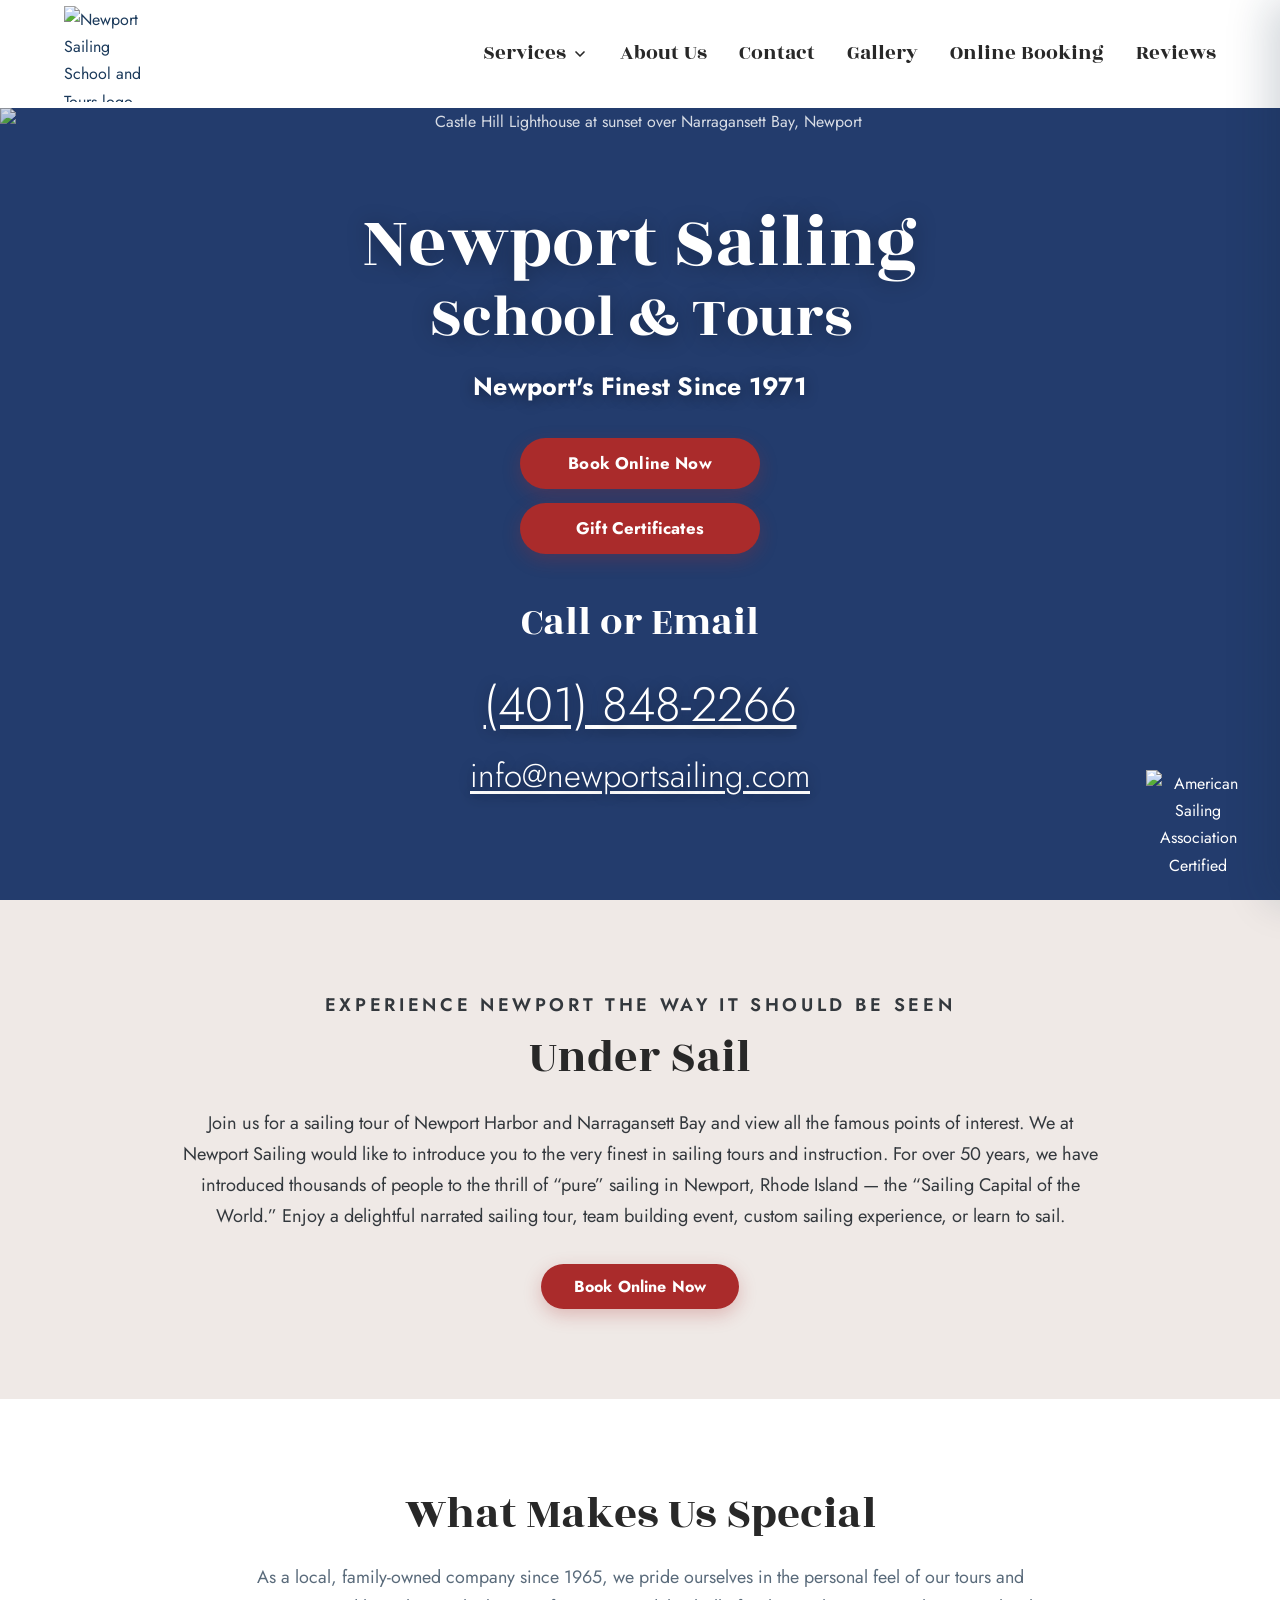
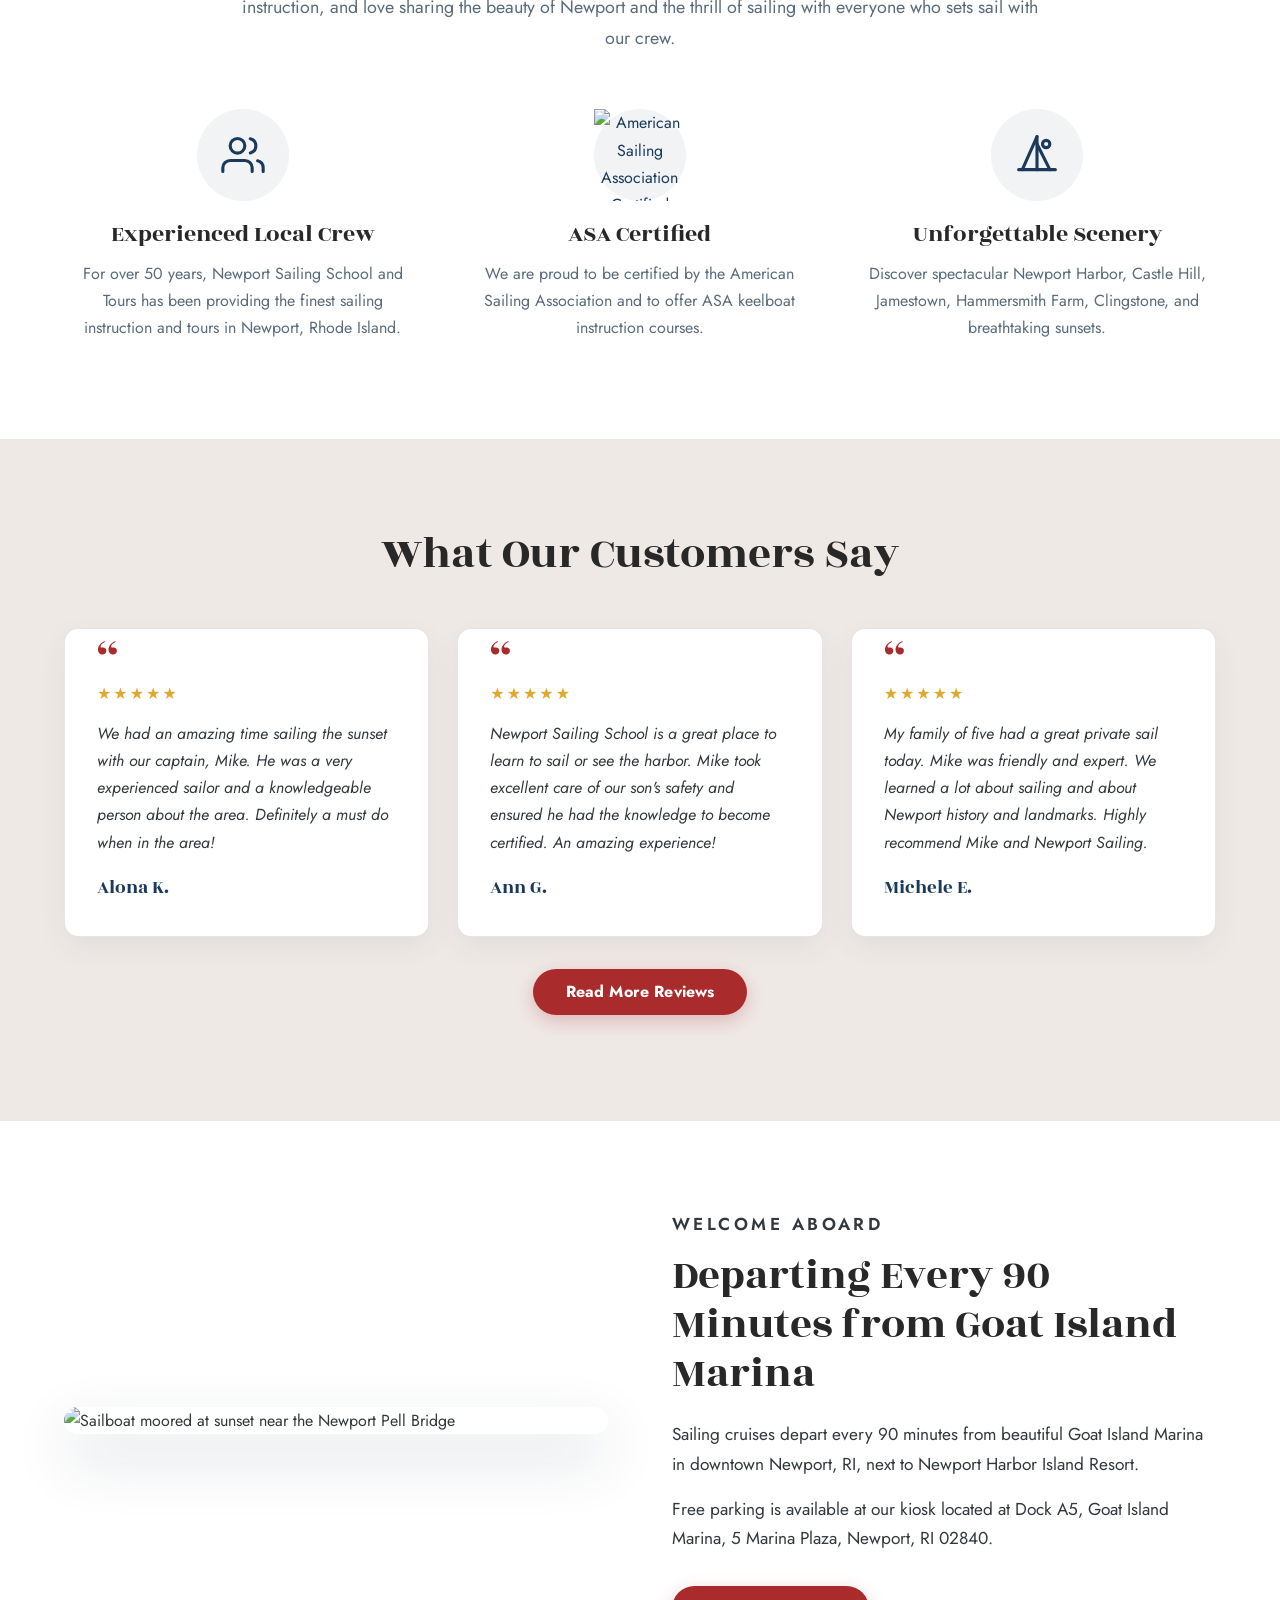
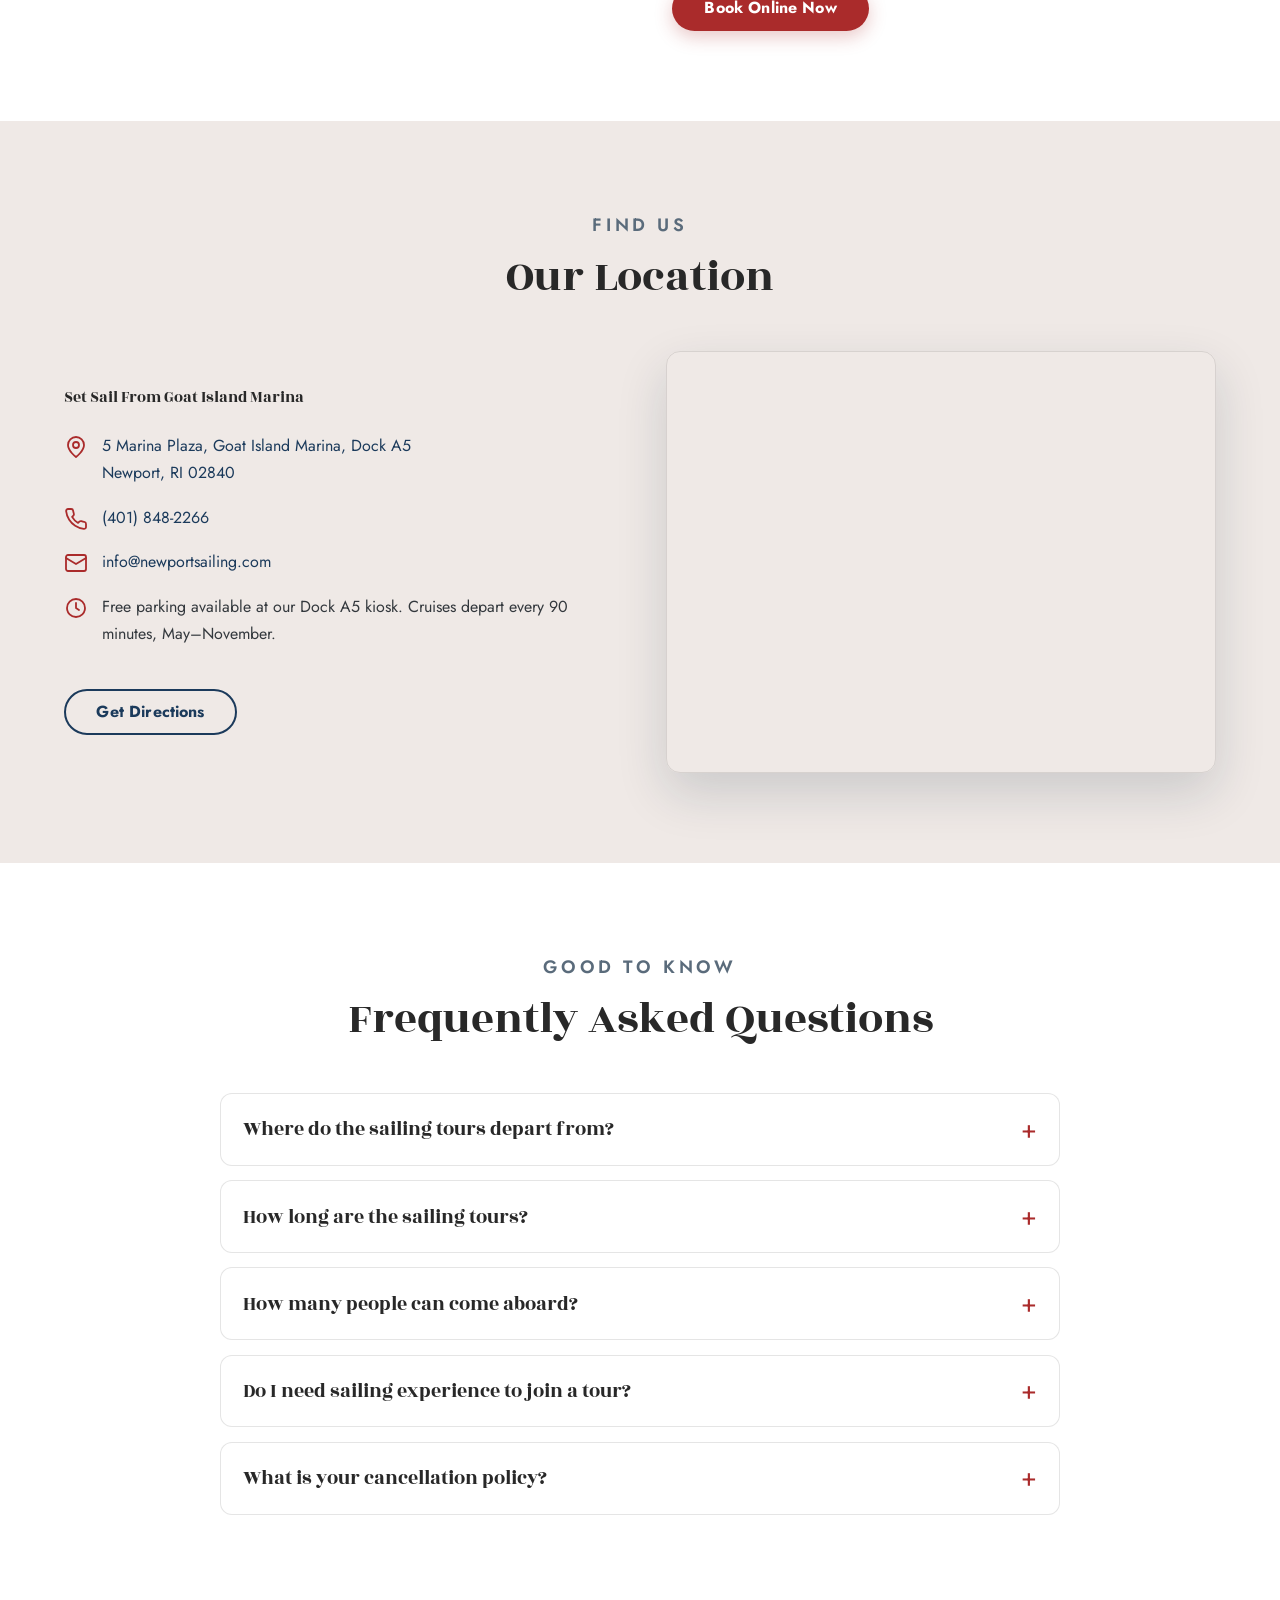
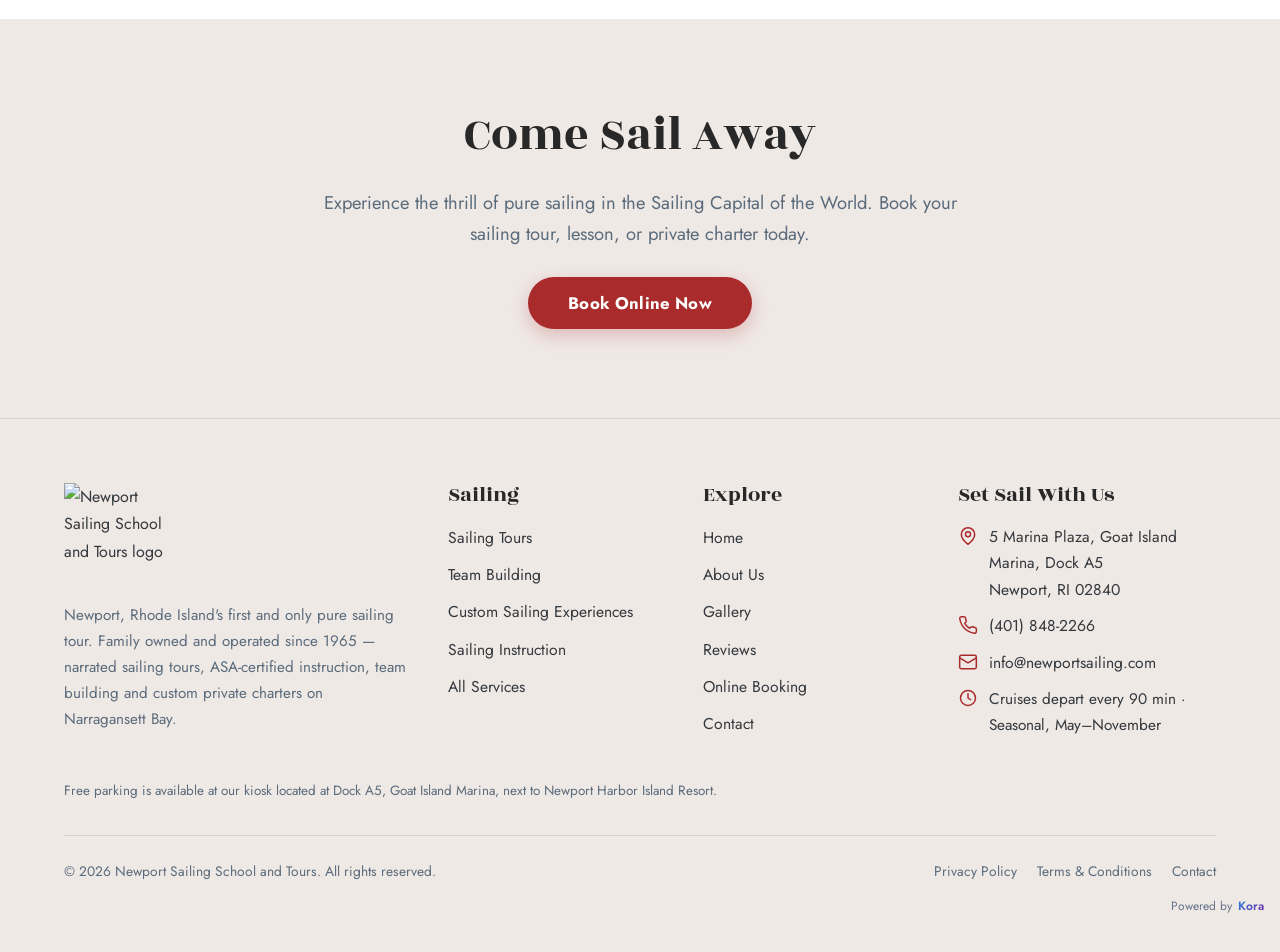
==== commit 2f38acca: "Agent V2 website publish" ====
--- a/index.html
+++ b/index.html
@@ -1,4 +1,5 @@
 <!DOCTYPE html>
+
 <html lang="en">
 <head>
 <meta charset="utf-8"/>
@@ -17,15 +18,14 @@
 <meta content="Newport Sailing School and Tours | Sailing Tours &amp; Lessons in Newport, RI" name="twitter:title"/>
 <meta content="Narrated sailing tours, ASA-certified lessons, team building &amp; custom charters on Newport Harbor and Narragansett Bay. Family owned since 1965. Book online or call (401) 848-2266." name="twitter:description"/>
 <meta content="https://quseprdus1.blob.core.windows.net/kora-business-images/user-media/21687d38-571e-42df-85a3-91d9855b80ed/de8c94d8-887e-4625-825f-ec262dbc28df/1788875092_haw8zu.jpg" name="twitter:image"/>
-<link rel="icon" href="https://quseprdus1.blob.core.windows.net/kora-business-images/user-media/21687d38-571e-42df-85a3-91d9855b80ed/de8c94d8-887e-4625-825f-ec262dbc28df/1788874840_nsqfu0.png" type="image/png"/>
 <!-- KORA_GOOGLE_FONTS_START -->
 <link rel="preconnect" href="https://fonts.googleapis.com">
 <link rel="preconnect" href="https://fonts.gstatic.com" crossorigin>
-<link rel="preload" as="style" href="https://fonts.googleapis.com/css2?family=Rozha+One&amp;family=Jost:wght@300;400;500;600;700&amp;display=swap" onload="this.onload=null;this.rel='stylesheet'">
-<noscript><link rel="stylesheet" href="https://fonts.googleapis.com/css2?family=Rozha+One&amp;family=Jost:wght@300;400;500;600;700&amp;display=swap"></noscript>
+<link rel="preload" as="style" href="https://fonts.googleapis.com/css2?family=Rozha+One:wght@400;600;700&amp;family=Jost:wght@400;600;700&amp;display=swap" onload="this.onload=null;this.rel='stylesheet'">
+<noscript><link rel="stylesheet" href="https://fonts.googleapis.com/css2?family=Rozha+One:wght@400;600;700&amp;family=Jost:wght@400;600;700&amp;display=swap"></noscript>
 <!-- KORA_GOOGLE_FONTS_END -->
-<link href="assets/styles.css" rel="stylesheet"/>
-<link rel="preload" as="image" href="https://quseprdus1.blob.core.windows.net/kora-business-images/user-media/21687d38-571e-42df-85a3-91d9855b80ed/de8c94d8-887e-4625-825f-ec262dbc28df/1788875092_haw8zu.jpg"/>
+<link href="assets/styles.css" rel="stylesheet">
+<link as="image" href="https://quseprdus1.blob.core.windows.net/kora-business-images/user-media/21687d38-571e-42df-85a3-91d9855b80ed/de8c94d8-887e-4625-825f-ec262dbc28df/1788875092_haw8zu.jpg" rel="preload">
 <script>
   window.KORA_SITE_CONFIG = {
     apiBaseUrl: "https://kora-agent.grubtok.com",
@@ -168,18 +168,22 @@
     }
   ]
 }</script>
-<script src="https://fareharbor.com/embeds/api/v1/?autolightframe=yes" async></script>
+<script async="" src="https://fareharbor.com/embeds/api/v1/?autolightframe=yes"></script>
+</link></link><!-- KORA_FAVICON_START -->
+<link href="https://static.wixstatic.com/media/b7ad06_73484314f234451e88a4abba5c20b5bd%7Emv2.png/v1/fill/w_192%2Ch_192%2Clg_1%2Cusm_0.66_1.00_0.01/b7ad06_73484314f234451e88a4abba5c20b5bd%7Emv2.png" rel="icon" type="image/png"/>
+<link href="https://static.wixstatic.com/media/b7ad06_73484314f234451e88a4abba5c20b5bd%7Emv2.png/v1/fill/w_192%2Ch_192%2Clg_1%2Cusm_0.66_1.00_0.01/b7ad06_73484314f234451e88a4abba5c20b5bd%7Emv2.png" rel="apple-touch-icon"/>
+<!-- KORA_FAVICON_END -->
 </head>
 <body data-page="index">
 <a class="sr-only" href="#main">Skip to content</a>
 <header class="site-header" data-header="">
 <div class="container nav-inner">
-<a class="brand" href="index.html" aria-label="Newport Sailing School and Tours — home">
-<img src="https://quseprdus1.blob.core.windows.net/kora-business-images/user-media/21687d38-571e-42df-85a3-91d9855b80ed/de8c94d8-887e-4625-825f-ec262dbc28df/1788875106_b12tvs.png" alt="Newport Sailing School and Tours logo" width="62" height="62" fetchpriority="high" decoding="async"/>
+<a aria-label="Newport Sailing School and Tours — home" class="brand" href="index.html">
+<img alt="Newport Sailing School and Tours logo" decoding="async" fetchpriority="high" height="62" src="https://quseprdus1.blob.core.windows.net/kora-business-images/social-media/21687d38-571e-42df-85a3-91d9855b80ed/medialibrary/1788850116_m0sgdh.png" width="62"/>
 </a>
-<nav class="nav-links" aria-label="Primary">
+<nav aria-label="Primary" class="nav-links">
 <div class="nav-dropdown">
-<button type="button" aria-haspopup="true" aria-expanded="false">Services <svg viewBox="0 0 24 24" fill="none" stroke="currentColor" stroke-width="2.5" stroke-linecap="round" stroke-linejoin="round"><path d="m6 9 6 6 6-6"/></svg></button>
+<button aria-expanded="false" aria-haspopup="true" type="button">Services <svg fill="none" stroke="currentColor" stroke-linecap="round" stroke-linejoin="round" stroke-width="2.5" viewbox="0 0 24 24"><path d="m6 9 6 6 6-6"></path></svg></button>
 <div class="nav-dropdown-panel" role="menu">
 <a class="is-all" href="services.html">All Services<small>Everything we offer, in one place</small></a>
 <a href="sailing-tours.html">Sailing Tours<small>Narrated day &amp; sunset harbor sails</small></a>
@@ -194,18 +198,18 @@
 <a href="booking.html">Online Booking</a>
 <a href="reviews.html">Reviews</a>
 </nav>
-<button class="nav-toggle" type="button" aria-label="Open menu" aria-expanded="false" data-nav-open=""><svg viewBox="0 0 24 24" fill="none" stroke="currentColor" stroke-width="2" stroke-linecap="round"><path d="M4 7h16M4 12h16M4 17h16"/></svg></button>
+<button aria-expanded="false" aria-label="Open menu" class="nav-toggle" data-nav-open="" type="button"><svg fill="none" stroke="currentColor" stroke-linecap="round" stroke-width="2" viewbox="0 0 24 24"><path d="M4 7h16M4 12h16M4 17h16"></path></svg></button>
 </div>
 </header>
 <div class="nav-scrim" data-nav-scrim=""></div>
-<aside class="mobile-nav" data-mobile-nav="" aria-label="Mobile navigation">
+<aside aria-label="Mobile navigation" class="mobile-nav" data-mobile-nav="">
 <div class="mobile-nav-head">
-<img src="https://quseprdus1.blob.core.windows.net/kora-business-images/user-media/21687d38-571e-42df-85a3-91d9855b80ed/de8c94d8-887e-4625-825f-ec262dbc28df/1788875106_b12tvs.png" alt="Newport Sailing logo"/>
-<button class="nav-close" type="button" aria-label="Close menu" data-nav-close=""><svg viewBox="0 0 24 24" fill="none" stroke="currentColor" stroke-width="2" stroke-linecap="round"><path d="M18 6 6 18M6 6l12 12"/></svg></button>
+<img alt="Newport Sailing logo" src="https://quseprdus1.blob.core.windows.net/kora-business-images/social-media/21687d38-571e-42df-85a3-91d9855b80ed/medialibrary/1788850116_m0sgdh.png"/>
+<button aria-label="Close menu" class="nav-close" data-nav-close="" type="button"><svg fill="none" stroke="currentColor" stroke-linecap="round" stroke-width="2" viewbox="0 0 24 24"><path d="M18 6 6 18M6 6l12 12"></path></svg></button>
 </div>
 <div class="mobile-acc-head">
 <a href="services.html">Services</a>
-<button class="mobile-acc-toggle" type="button" aria-expanded="false" aria-controls="m-svc" aria-label="Show services menu" data-mobile-acc=""><svg viewBox="0 0 24 24" fill="none" stroke="currentColor" stroke-width="2.5" stroke-linecap="round" stroke-linejoin="round"><path d="m6 9 6 6 6-6"/></svg></button>
+<button aria-controls="m-svc" aria-expanded="false" aria-label="Show services menu" class="mobile-acc-toggle" data-mobile-acc="" type="button"><svg fill="none" stroke="currentColor" stroke-linecap="round" stroke-linejoin="round" stroke-width="2.5" viewbox="0 0 24 24"><path d="m6 9 6 6 6-6"></path></svg></button>
 </div>
 <div class="mobile-sub" id="m-svc">
 <a href="sailing-tours.html">Sailing Tours</a>
@@ -222,7 +226,7 @@
 </aside>
 <main id="main">
 <section class="hero">
-<div class="hero-bg"><img src="https://quseprdus1.blob.core.windows.net/kora-business-images/user-media/21687d38-571e-42df-85a3-91d9855b80ed/de8c94d8-887e-4625-825f-ec262dbc28df/1788875092_haw8zu.jpg" alt="Castle Hill Lighthouse at sunset over Narragansett Bay, Newport" fetchpriority="high" decoding="async"/></div>
+<div class="hero-bg"><img alt="Castle Hill Lighthouse at sunset over Narragansett Bay, Newport" decoding="async" fetchpriority="high" src="https://quseprdus1.blob.core.windows.net/kora-business-images/user-media/21687d38-571e-42df-85a3-91d9855b80ed/de8c94d8-887e-4625-825f-ec262dbc28df/1788875092_haw8zu.jpg"/></div>
 <div class="hero-inner">
 <h1>Newport Sailing<span class="hero-sub-serif">School &amp; Tours</span></h1>
 <p class="hero-tag">Newport's Finest Since 1971</p>
@@ -236,20 +240,18 @@
 <a class="email" href="mailto:info@newportsailing.com">info@newportsailing.com</a>
 </div>
 </div>
-<div class="hero-asa"><img src="https://quseprdus1.blob.core.windows.net/kora-business-images/user-media/21687d38-571e-42df-85a3-91d9855b80ed/de8c94d8-887e-4625-825f-ec262dbc28df/1788874821_9cmnur.png" alt="American Sailing Association Certified" loading="lazy" decoding="async"/></div>
-</section>
-
+<div class="hero-asa"><img alt="American Sailing Association Certified" decoding="async" loading="lazy" src="https://quseprdus1.blob.core.windows.net/kora-business-images/user-media/21687d38-571e-42df-85a3-91d9855b80ed/de8c94d8-887e-4625-825f-ec262dbc28df/1788874821_9cmnur.png"/></div>
+</section>
 <section class="section soft">
 <div class="container">
 <div class="intro">
 <p class="eyebrow">Experience Newport the way it should be seen</p>
 <h2>Under Sail</h2>
-<p>Join us for a sailing tour of Newport Harbor and Narragansett Bay and view all the famous points of interest. We at Newport Sailing would like to introduce you to the very finest in sailing tours and instruction. For over 50 years, we have introduced thousands of people to the thrill of &ldquo;pure&rdquo; sailing in Newport, Rhode Island — the &ldquo;Sailing Capital of the World.&rdquo; Enjoy a delightful narrated sailing tour, team building event, custom sailing experience, or learn to sail.</p>
+<p>Join us for a sailing tour of Newport Harbor and Narragansett Bay and view all the famous points of interest. We at Newport Sailing would like to introduce you to the very finest in sailing tours and instruction. For over 50 years, we have introduced thousands of people to the thrill of “pure” sailing in Newport, Rhode Island — the “Sailing Capital of the World.” Enjoy a delightful narrated sailing tour, team building event, custom sailing experience, or learn to sail.</p>
 <a class="btn btn-accent mt-2" href="https://fareharbor.com/embeds/book/newportsailing/?full-items=yes">Book Online Now</a>
 </div>
 </div>
 </section>
-
 <section class="section">
 <div class="container">
 <div class="section-head">
@@ -258,43 +260,42 @@
 </div>
 <div class="feature-grid">
 <div class="feature-card">
-<div class="feature-icon"><svg viewBox="0 0 24 24" fill="none" stroke="currentColor" stroke-width="1.7" stroke-linecap="round" stroke-linejoin="round"><path d="M17 21v-2a4 4 0 0 0-4-4H5a4 4 0 0 0-4 4v2"/><circle cx="9" cy="7" r="4"/><path d="M23 21v-2a4 4 0 0 0-3-3.87M16 3.13a4 4 0 0 1 0 7.75"/></svg></div>
+<div class="feature-icon"><svg fill="none" stroke="currentColor" stroke-linecap="round" stroke-linejoin="round" stroke-width="1.7" viewbox="0 0 24 24"><path d="M17 21v-2a4 4 0 0 0-4-4H5a4 4 0 0 0-4 4v2"></path><circle cx="9" cy="7" r="4"></circle><path d="M23 21v-2a4 4 0 0 0-3-3.87M16 3.13a4 4 0 0 1 0 7.75"></path></svg></div>
 <h3>Experienced Local Crew</h3>
 <p>For over 50 years, Newport Sailing School and Tours has been providing the finest sailing instruction and tours in Newport, Rhode Island.</p>
 </div>
 <div class="feature-card">
-<div class="feature-icon"><img src="https://quseprdus1.blob.core.windows.net/kora-business-images/user-media/21687d38-571e-42df-85a3-91d9855b80ed/de8c94d8-887e-4625-825f-ec262dbc28df/1788874821_9cmnur.png" alt="American Sailing Association Certified" loading="lazy" decoding="async"/></div>
+<div class="feature-icon"><img alt="American Sailing Association Certified" decoding="async" loading="lazy" src="https://quseprdus1.blob.core.windows.net/kora-business-images/user-media/21687d38-571e-42df-85a3-91d9855b80ed/de8c94d8-887e-4625-825f-ec262dbc28df/1788874821_9cmnur.png"/></div>
 <h3>ASA Certified</h3>
 <p>We are proud to be certified by the American Sailing Association and to offer ASA keelboat instruction courses.</p>
 </div>
 <div class="feature-card">
-<div class="feature-icon"><svg viewBox="0 0 24 24" fill="none" stroke="currentColor" stroke-width="1.7" stroke-linecap="round" stroke-linejoin="round"><path d="M2 20h20"/><path d="M12 2 4 20"/><path d="M12 2v18"/><path d="M12 6l7 14"/><circle cx="17" cy="6" r="2"/></svg></div>
+<div class="feature-icon"><svg fill="none" stroke="currentColor" stroke-linecap="round" stroke-linejoin="round" stroke-width="1.7" viewbox="0 0 24 24"><path d="M2 20h20"></path><path d="M12 2 4 20"></path><path d="M12 2v18"></path><path d="M12 6l7 14"></path><circle cx="17" cy="6" r="2"></circle></svg></div>
 <h3>Unforgettable Scenery</h3>
 <p>Discover spectacular Newport Harbor, Castle Hill, Jamestown, Hammersmith Farm, Clingstone, and breathtaking sunsets.</p>
 </div>
 </div>
 </div>
 </section>
-
 <section class="section soft">
 <div class="container">
 <div class="section-head"><h2>What Our Customers Say</h2></div>
 <div class="testi-grid">
 <figure class="testi-card">
-<span class="quote-mark">&ldquo;</span>
-<div class="testi-stars" aria-label="5 out of 5 stars">★★★★★</div>
+<span class="quote-mark">“</span>
+<div aria-label="5 out of 5 stars" class="testi-stars">★★★★★</div>
 <blockquote><p>We had an amazing time sailing the sunset with our captain, Mike. He was a very experienced sailor and a knowledgeable person about the area. Definitely a must do when in the area!</p></blockquote>
 <figcaption class="testi-name">Alona K.</figcaption>
 </figure>
 <figure class="testi-card">
-<span class="quote-mark">&ldquo;</span>
-<div class="testi-stars" aria-label="5 out of 5 stars">★★★★★</div>
+<span class="quote-mark">“</span>
+<div aria-label="5 out of 5 stars" class="testi-stars">★★★★★</div>
 <blockquote><p>Newport Sailing School is a great place to learn to sail or see the harbor. Mike took excellent care of our son's safety and ensured he had the knowledge to become certified. An amazing experience!</p></blockquote>
 <figcaption class="testi-name">Ann G.</figcaption>
 </figure>
 <figure class="testi-card">
-<span class="quote-mark">&ldquo;</span>
-<div class="testi-stars" aria-label="5 out of 5 stars">★★★★★</div>
+<span class="quote-mark">“</span>
+<div aria-label="5 out of 5 stars" class="testi-stars">★★★★★</div>
 <blockquote><p>My family of five had a great private sail today. Mike was friendly and expert. We learned a lot about sailing and about Newport history and landmarks. Highly recommend Mike and Newport Sailing.</p></blockquote>
 <figcaption class="testi-name">Michele E.</figcaption>
 </figure>
@@ -302,11 +303,10 @@
 <p class="center mt-4"><a class="btn btn-accent" href="reviews.html">Read More Reviews</a></p>
 </div>
 </section>
-
 <section class="section">
 <div class="container">
 <div class="split">
-<div class="split-media"><img src="https://quseprdus1.blob.core.windows.net/kora-business-images/user-media/21687d38-571e-42df-85a3-91d9855b80ed/de8c94d8-887e-4625-825f-ec262dbc28df/1788875119_poboxe.jpg" alt="Sailboat moored at sunset near the Newport Pell Bridge" loading="lazy" decoding="async"/></div>
+<div class="split-media"><img alt="Sailboat moored at sunset near the Newport Pell Bridge" decoding="async" loading="lazy" src="https://quseprdus1.blob.core.windows.net/kora-business-images/user-media/21687d38-571e-42df-85a3-91d9855b80ed/de8c94d8-887e-4625-825f-ec262dbc28df/1788875119_poboxe.jpg"/></div>
 <div class="split-body">
 <p class="eyebrow">Welcome Aboard</p>
 <h2>Departing Every 90 Minutes from Goat Island Marina</h2>
@@ -317,7 +317,6 @@
 </div>
 </div>
 </section>
-
 <section class="section soft" id="location">
 <div class="container">
 <div class="section-head"><p class="eyebrow">Find Us</p><h2>Our Location</h2></div>
@@ -325,20 +324,19 @@
 <div>
 <h3>Set Sail From Goat Island Marina</h3>
 <ul class="info-list">
-<li><svg viewBox="0 0 24 24" fill="none" stroke="currentColor" stroke-width="1.8" stroke-linecap="round" stroke-linejoin="round"><path d="M20 10c0 6-8 12-8 12s-8-6-8-12a8 8 0 0 1 16 0Z"/><circle cx="12" cy="10" r="3"/></svg><a href="https://maps.app.goo.gl/tVt8WrM7LnDuyjQb7" target="_blank" rel="noopener noreferrer">5 Marina Plaza, Goat Island Marina, Dock A5<br>Newport, RI 02840</a></li>
-<li><svg viewBox="0 0 24 24" fill="none" stroke="currentColor" stroke-width="1.8" stroke-linecap="round" stroke-linejoin="round"><path d="M22 16.92v3a2 2 0 0 1-2.18 2 19.79 19.79 0 0 1-8.63-3.07 19.5 19.5 0 0 1-6-6A19.79 19.79 0 0 1 2.12 4.18 2 2 0 0 1 4.11 2h3a2 2 0 0 1 2 1.72c.13.96.36 1.9.7 2.81a2 2 0 0 1-.45 2.11L8.09 9.91a16 16 0 0 0 6 6l1.27-1.27a2 2 0 0 1 2.11-.45c.9.34 1.85.57 2.81.7A2 2 0 0 1 22 16.92Z"/></svg><a href="tel:+14018482266">(401) 848-2266</a></li>
-<li><svg viewBox="0 0 24 24" fill="none" stroke="currentColor" stroke-width="1.8" stroke-linecap="round" stroke-linejoin="round"><rect x="2" y="4" width="20" height="16" rx="2"/><path d="m22 7-10 6L2 7"/></svg><a href="mailto:info@newportsailing.com">info@newportsailing.com</a></li>
-<li><svg viewBox="0 0 24 24" fill="none" stroke="currentColor" stroke-width="1.8" stroke-linecap="round" stroke-linejoin="round"><circle cx="12" cy="12" r="9"/><path d="M12 7v5l3 2"/></svg><span>Free parking available at our Dock A5 kiosk. Cruises depart every 90 minutes, May–November.</span></li>
+<li><svg fill="none" stroke="currentColor" stroke-linecap="round" stroke-linejoin="round" stroke-width="1.8" viewbox="0 0 24 24"><path d="M20 10c0 6-8 12-8 12s-8-6-8-12a8 8 0 0 1 16 0Z"></path><circle cx="12" cy="10" r="3"></circle></svg><a href="https://maps.app.goo.gl/tVt8WrM7LnDuyjQb7" rel="noopener noreferrer" target="_blank">5 Marina Plaza, Goat Island Marina, Dock A5<br/>Newport, RI 02840</a></li>
+<li><svg fill="none" stroke="currentColor" stroke-linecap="round" stroke-linejoin="round" stroke-width="1.8" viewbox="0 0 24 24"><path d="M22 16.92v3a2 2 0 0 1-2.18 2 19.79 19.79 0 0 1-8.63-3.07 19.5 19.5 0 0 1-6-6A19.79 19.79 0 0 1 2.12 4.18 2 2 0 0 1 4.11 2h3a2 2 0 0 1 2 1.72c.13.96.36 1.9.7 2.81a2 2 0 0 1-.45 2.11L8.09 9.91a16 16 0 0 0 6 6l1.27-1.27a2 2 0 0 1 2.11-.45c.9.34 1.85.57 2.81.7A2 2 0 0 1 22 16.92Z"></path></svg><a href="tel:+14018482266">(401) 848-2266</a></li>
+<li><svg fill="none" stroke="currentColor" stroke-linecap="round" stroke-linejoin="round" stroke-width="1.8" viewbox="0 0 24 24"><rect height="16" rx="2" width="20" x="2" y="4"></rect><path d="m22 7-10 6L2 7"></path></svg><a href="mailto:info@newportsailing.com">info@newportsailing.com</a></li>
+<li><svg fill="none" stroke="currentColor" stroke-linecap="round" stroke-linejoin="round" stroke-width="1.8" viewbox="0 0 24 24"><circle cx="12" cy="12" r="9"></circle><path d="M12 7v5l3 2"></path></svg><span>Free parking available at our Dock A5 kiosk. Cruises depart every 90 minutes, May–November.</span></li>
 </ul>
-<a class="btn btn-outline-navy mt-3" href="https://maps.app.goo.gl/tVt8WrM7LnDuyjQb7" target="_blank" rel="noopener noreferrer">Get Directions</a>
+<a class="btn btn-outline-navy mt-3" href="https://maps.app.goo.gl/tVt8WrM7LnDuyjQb7" rel="noopener noreferrer" target="_blank">Get Directions</a>
 </div>
 <div class="map-frame">
-<iframe title="Newport Sailing School and Tours location map" src="https://www.google.com/maps/embed?pb=!1m18!1m12!1m3!1d2988.64012092078!2d-71.32952722348263!3d41.49040118959862!2m3!1f0!2f0!3f0!3m2!1i1024!2i768!4f13.1!3m3!1m2!1s0x89e5af71388c6d6b%3A0x5b73869e93e48cdc!2sNewport%20Sailing%20School%20and%20Tours!5e0!3m2!1sen!2sin!4v1788852389976!5m2!1sen!2sin" loading="lazy" referrerpolicy="no-referrer-when-downgrade" allowfullscreen></iframe>
-</div>
-</div>
-</div>
-</section>
-
+<iframe allowfullscreen="" loading="lazy" referrerpolicy="no-referrer-when-downgrade" src="https://www.google.com/maps/embed?pb=!1m18!1m12!1m3!1d2988.64012092078!2d-71.32952722348263!3d41.49040118959862!2m3!1f0!2f0!3f0!3m2!1i1024!2i768!4f13.1!3m3!1m2!1s0x89e5af71388c6d6b%3A0x5b73869e93e48cdc!2sNewport%20Sailing%20School%20and%20Tours!5e0!3m2!1sen!2sin!4v1788852389976!5m2!1sen!2sin" title="Newport Sailing School and Tours location map"></iframe>
+</div>
+</div>
+</div>
+</section>
 <section class="section" id="faq">
 <div class="container">
 <div class="section-head"><p class="eyebrow">Good to know</p><h2>Frequently Asked Questions</h2></div>
@@ -366,8 +364,6 @@
 </div>
 </div>
 </section>
-
-
 <section class="section soft cta-band">
 <div class="container">
 <h2>Come Sail Away</h2>
@@ -375,13 +371,12 @@
 <a class="btn btn-accent btn-lg" href="https://fareharbor.com/embeds/book/newportsailing/?full-items=yes">Book Online Now</a>
 </div>
 </section>
-
 </main>
 <footer class="site-footer">
 <div class="container">
 <div class="footer-grid">
 <div class="footer-brand">
-<img src="https://quseprdus1.blob.core.windows.net/kora-business-images/user-media/21687d38-571e-42df-85a3-91d9855b80ed/de8c94d8-887e-4625-825f-ec262dbc28df/1788875106_b12tvs.png" alt="Newport Sailing School and Tours logo" width="84" height="84" loading="lazy" decoding="async"/>
+<img alt="Newport Sailing School and Tours logo" decoding="async" height="84" loading="lazy" src="https://quseprdus1.blob.core.windows.net/kora-business-images/social-media/21687d38-571e-42df-85a3-91d9855b80ed/medialibrary/1788850116_m0sgdh.png" width="84"/>
 <p>Newport, Rhode Island's first and only pure sailing tour. Family owned and operated since 1965 — narrated sailing tours, ASA-certified instruction, team building and custom private charters on Narragansett Bay.</p>
 </div>
 <div class="footer-col">
@@ -408,10 +403,10 @@
 <div class="footer-col">
 <h3>Set Sail With Us</h3>
 <ul class="footer-contact">
-<li><svg viewBox="0 0 24 24" fill="none" stroke="currentColor" stroke-width="1.8" stroke-linecap="round" stroke-linejoin="round"><path d="M20 10c0 6-8 12-8 12s-8-6-8-12a8 8 0 0 1 16 0Z"/><circle cx="12" cy="10" r="3"/></svg><a href="https://maps.app.goo.gl/tVt8WrM7LnDuyjQb7" target="_blank" rel="noopener noreferrer">5 Marina Plaza, Goat Island Marina, Dock A5<br>Newport, RI 02840</a></li>
-<li><svg viewBox="0 0 24 24" fill="none" stroke="currentColor" stroke-width="1.8" stroke-linecap="round" stroke-linejoin="round"><path d="M22 16.92v3a2 2 0 0 1-2.18 2 19.79 19.79 0 0 1-8.63-3.07 19.5 19.5 0 0 1-6-6A19.79 19.79 0 0 1 2.12 4.18 2 2 0 0 1 4.11 2h3a2 2 0 0 1 2 1.72c.13.96.36 1.9.7 2.81a2 2 0 0 1-.45 2.11L8.09 9.91a16 16 0 0 0 6 6l1.27-1.27a2 2 0 0 1 2.11-.45c.9.34 1.85.57 2.81.7A2 2 0 0 1 22 16.92Z"/></svg><a href="tel:+14018482266">(401) 848-2266</a></li>
-<li><svg viewBox="0 0 24 24" fill="none" stroke="currentColor" stroke-width="1.8" stroke-linecap="round" stroke-linejoin="round"><rect x="2" y="4" width="20" height="16" rx="2"/><path d="m22 7-10 6L2 7"/></svg><a href="mailto:info@newportsailing.com">info@newportsailing.com</a></li>
-<li><svg viewBox="0 0 24 24" fill="none" stroke="currentColor" stroke-width="1.8" stroke-linecap="round" stroke-linejoin="round"><circle cx="12" cy="12" r="9"/><path d="M12 7v5l3 2"/></svg><span>Cruises depart every 90 min · Seasonal, May–November</span></li>
+<li><svg fill="none" stroke="currentColor" stroke-linecap="round" stroke-linejoin="round" stroke-width="1.8" viewbox="0 0 24 24"><path d="M20 10c0 6-8 12-8 12s-8-6-8-12a8 8 0 0 1 16 0Z"></path><circle cx="12" cy="10" r="3"></circle></svg><a href="https://maps.app.goo.gl/tVt8WrM7LnDuyjQb7" rel="noopener noreferrer" target="_blank">5 Marina Plaza, Goat Island Marina, Dock A5<br/>Newport, RI 02840</a></li>
+<li><svg fill="none" stroke="currentColor" stroke-linecap="round" stroke-linejoin="round" stroke-width="1.8" viewbox="0 0 24 24"><path d="M22 16.92v3a2 2 0 0 1-2.18 2 19.79 19.79 0 0 1-8.63-3.07 19.5 19.5 0 0 1-6-6A19.79 19.79 0 0 1 2.12 4.18 2 2 0 0 1 4.11 2h3a2 2 0 0 1 2 1.72c.13.96.36 1.9.7 2.81a2 2 0 0 1-.45 2.11L8.09 9.91a16 16 0 0 0 6 6l1.27-1.27a2 2 0 0 1 2.11-.45c.9.34 1.85.57 2.81.7A2 2 0 0 1 22 16.92Z"></path></svg><a href="tel:+14018482266">(401) 848-2266</a></li>
+<li><svg fill="none" stroke="currentColor" stroke-linecap="round" stroke-linejoin="round" stroke-width="1.8" viewbox="0 0 24 24"><rect height="16" rx="2" width="20" x="2" y="4"></rect><path d="m22 7-10 6L2 7"></path></svg><a href="mailto:info@newportsailing.com">info@newportsailing.com</a></li>
+<li><svg fill="none" stroke="currentColor" stroke-linecap="round" stroke-linejoin="round" stroke-width="1.8" viewbox="0 0 24 24"><circle cx="12" cy="12" r="9"></circle><path d="M12 7v5l3 2"></path></svg><span>Cruises depart every 90 min · Seasonal, May–November</span></li>
 </ul>
 </div>
 </div>
@@ -426,7 +421,78 @@
 </div>
 </div>
 </footer>
-<script src="js/includes.js" defer></script>
-<script src="js/main.js" defer></script>
+<script defer="" src="js/includes.js"></script>
+<script defer="" src="js/main.js"></script>
+<!-- KORA_BRANDING_FOOTER_SCRIPT_START -->
+<script>
+(function () {
+  var koraUrl = "https://askkora.ai";
+  var muted = "#64748b";
+  var blue = "#1E88E5";
+  var purple = "#7B1FA2";
+  var startMarker = 'KORA_' + 'BRANDING_FOOTER_START';
+  var endMarker = 'KORA_' + 'BRANDING_FOOTER_END';
+  var selector = '[data-kora-branding-footer="true"], .kora-powered-by';
+
+  function removeExisting() {
+    document.querySelectorAll(selector).forEach(function (node) {
+      if (node && node.parentNode) node.parentNode.removeChild(node);
+    });
+    var walker = document.createTreeWalker(document.documentElement, NodeFilter.SHOW_COMMENT);
+    var comments = [];
+    while (walker.nextNode()) {
+      if (walker.currentNode.nodeValue.indexOf(startMarker) !== -1 || walker.currentNode.nodeValue.indexOf(endMarker) !== -1) {
+        comments.push(walker.currentNode);
+      }
+    }
+    comments.forEach(function (node) {
+      if (node && node.parentNode) node.parentNode.removeChild(node);
+    });
+  }
+
+  function buildBranding() {
+    var wrapper = document.createElement('div');
+    wrapper.className = 'kora-powered-by';
+    wrapper.setAttribute('data-kora-branding-footer', 'true');
+    wrapper.style.cssText = 'display:flex;justify-content:flex-end;align-items:center;gap:0.35rem;padding:0.75rem 1rem;font-size:0.75rem;';
+    wrapper.innerHTML = '<span style="color:' + muted + '">Powered by</span>' +
+      '<a href="' + koraUrl + '" target="_blank" rel="nofollow noopener noreferrer" style="text-decoration:none;font-weight:600;background:linear-gradient(135deg,' + blue + ',' + purple + ');-webkit-background-clip:text;background-clip:text;-webkit-text-fill-color:transparent">Kora</a>';
+    return wrapper;
+  }
+
+  function targetFooter(allowFallback) {
+    var footer = document.querySelector('footer');
+    if (footer) return footer;
+    if (!allowFallback) return null;
+    return document.getElementById('site-footer') || document.body;
+  }
+
+  function placeBranding(allowFallback) {
+    var target = targetFooter(allowFallback);
+    if (!target) return false;
+    removeExisting();
+    target.appendChild(document.createComment(' ' + startMarker + ' '));
+    target.appendChild(buildBranding());
+    target.appendChild(document.createComment(' ' + endMarker + ' '));
+    return target.tagName && target.tagName.toLowerCase() === 'footer';
+  }
+
+  function start() {
+    if (placeBranding(false)) return;
+    var observer = new MutationObserver(function () {
+      if (placeBranding(false)) observer.disconnect();
+    });
+    observer.observe(document.documentElement, { childList: true, subtree: true });
+    window.setTimeout(function () { observer.disconnect(); placeBranding(true); }, 3000);
+  }
+
+  if (document.readyState === 'loading') {
+    document.addEventListener('DOMContentLoaded', start);
+  } else {
+    start();
+  }
+}());
+</script>
+<!-- KORA_BRANDING_FOOTER_SCRIPT_END -->
 </body>
 </html>
--- a/assets/styles.css
+++ b/assets/styles.css
@@ -1,2 +1,2 @@
-/*! tailwindcss v4.3.3 | MIT License | https://tailwindcss.com */
-@layer properties{@supports (((-webkit-hyphens:none)) and (not (margin-trim:inline))) or ((-moz-orient:inline) and (not (color:rgb(from red r g b)))){*,:before,:after,::backdrop{--tw-shadow:0 0 #0000;--tw-shadow-color:initial;--tw-shadow-alpha:100%;--tw-inset-shadow:0 0 #0000;--tw-inset-shadow-color:initial;--tw-inset-shadow-alpha:100%;--tw-ring-color:initial;--tw-ring-shadow:0 0 #0000;--tw-inset-ring-color:initial;--tw-inset-ring-shadow:0 0 #0000;--tw-ring-inset:initial;--tw-ring-offset-width:0px;--tw-ring-offset-color:#fff;--tw-ring-offset-shadow:0 0 #0000}}}@layer theme{:root,:host{--font-sans:-apple-system, BlinkMacSystemFont, "Segoe UI", Roboto, "Helvetica Neue", "Noto Sans", Arial, sans-serif, "Apple Color Emoji", "Segoe UI Emoji", "Segoe UI Symbol", "Noto Color Emoji";--font-mono:ui-monospace, SFMono-Regular, Menlo, Monaco, Consolas, "Liberation Mono", "Courier New", monospace;--spacing:.25rem;--default-font-family:var(--font-sans);--default-mono-font-family:var(--font-mono);--color-brand-ink:#1c2733;--font-heading:"Rozha One", Georgia, serif;--font-body:"Jost", "Avenir", system-ui, sans-serif}}@layer base{*,:after,:before,::backdrop{box-sizing:border-box;border:0 solid;margin:0;padding:0}::file-selector-button{box-sizing:border-box;border:0 solid;margin:0;padding:0}html,:host{-webkit-text-size-adjust:100%;tab-size:4;line-height:1.5;font-family:var(--default-font-family,-apple-system, BlinkMacSystemFont, "Segoe UI", Roboto, "Helvetica Neue", "Noto Sans", Arial, sans-serif, "Apple Color Emoji", "Segoe UI Emoji", "Segoe UI Symbol", "Noto Color Emoji");font-feature-settings:var(--default-font-feature-settings,normal);font-variation-settings:var(--default-font-variation-settings,normal);-webkit-tap-highlight-color:transparent}hr{height:0;color:inherit;border-top-width:1px}abbr:where([title]){-webkit-text-decoration:underline dotted;text-decoration:underline dotted}h1,h2,h3,h4,h5,h6{font-size:inherit;font-weight:inherit}a{color:inherit;-webkit-text-decoration:inherit;-webkit-text-decoration:inherit;-webkit-text-decoration:inherit;text-decoration:inherit}b,strong{font-weight:bolder}code,kbd,samp,pre{font-family:var(--default-mono-font-family,ui-monospace, SFMono-Regular, Menlo, Monaco, Consolas, "Liberation Mono", "Courier New", monospace);font-feature-settings:var(--default-mono-font-feature-settings,normal);font-variation-settings:var(--default-mono-font-variation-settings,normal);font-size:1em}small{font-size:80%}sub,sup{vertical-align:baseline;font-size:75%;line-height:0;position:relative}sub{bottom:-.25em}sup{top:-.5em}table{text-indent:0;border-color:inherit;border-collapse:collapse}:-moz-focusring:where(:not(iframe)){outline:auto}progress{vertical-align:baseline}summary{display:list-item}ol,ul,menu{list-style:none}img,svg,video,canvas,audio,iframe,embed,object{vertical-align:middle;display:block}img,video{max-width:100%;height:auto}button,input,select,optgroup,textarea{font:inherit;font-feature-settings:inherit;font-variation-settings:inherit;letter-spacing:inherit;color:inherit;opacity:1;background-color:#0000;border-radius:0}::file-selector-button{font:inherit;font-feature-settings:inherit;font-variation-settings:inherit;letter-spacing:inherit;color:inherit;opacity:1;background-color:#0000;border-radius:0}:where(select:is([multiple],[size])) optgroup{font-weight:bolder}:where(select:is([multiple],[size])) optgroup option{padding-inline-start:20px}::file-selector-button{margin-inline-end:4px}::placeholder{opacity:1}@supports (not ((-webkit-appearance:-apple-pay-button))) or (contain-intrinsic-size:1px){::placeholder{color:currentColor}@supports (color:color-mix(in lab, red, red)){::placeholder{color:color-mix(in oklab, currentcolor 50%, transparent)}}}textarea{resize:vertical}::-webkit-search-decoration{-webkit-appearance:none}::-webkit-date-and-time-value{min-height:1lh;text-align:inherit}::-webkit-datetime-edit{display:inline-flex}::-webkit-datetime-edit-fields-wrapper{padding:0}::-webkit-datetime-edit{padding-block:0}::-webkit-datetime-edit-year-field{padding-block:0}::-webkit-datetime-edit-month-field{padding-block:0}::-webkit-datetime-edit-day-field{padding-block:0}::-webkit-datetime-edit-hour-field{padding-block:0}::-webkit-datetime-edit-minute-field{padding-block:0}::-webkit-datetime-edit-second-field{padding-block:0}::-webkit-datetime-edit-millisecond-field{padding-block:0}::-webkit-datetime-edit-meridiem-field{padding-block:0}::-webkit-calendar-picker-indicator{line-height:1}:-moz-ui-invalid{box-shadow:none}button,input:where([type=button],[type=reset],[type=submit]){appearance:button}::file-selector-button{appearance:button}::-webkit-inner-spin-button{height:auto}::-webkit-outer-spin-button{height:auto}[hidden]:where(:not([hidden=until-found])){display:none!important}:root{--header-h:88px;--site-chrome-h:88px;--ease:cubic-bezier(.22, 1, .36, 1);--color-brand-primary:#1b3a5b;--color-brand-primary-dark:#12293f;--color-brand-primary-foreground:#fff;--color-brand-secondary:#efe9e6;--color-brand-secondary-foreground:#12293f;--color-brand-accent:#aa2b2b;--color-brand-accent-dark:#8a2020;--color-brand-accent-foreground:#fff;--color-brand-dark:#12293f;--color-brand-ink:#1c2733;--color-brand-muted:#5a6b7b;--color-brand-soft:#efe9e6;--color-brand-border:#1b3a5b29;--font-brand:"Rozha One", Georgia, serif;--font-heading:"Rozha One", Georgia, serif;--font-body:"Jost", "Avenir", system-ui, sans-serif;--font-nav:"Jost", "Avenir", system-ui, sans-serif}html{scroll-behavior:smooth}body{font-family:var(--font-body);color:var(--color-brand-ink);-webkit-font-smoothing:antialiased;background:#fff;line-height:1.65}h1,h2,h3,h4,h5,h6{font-family:var(--font-heading);font-weight:400;line-height:1.12}}@layer components;@layer utilities{.sr-only{clip-path:inset(50%);white-space:nowrap;border-width:0;width:1px;height:1px;margin:-1px;padding:0;position:absolute;overflow:hidden}.sticky{position:sticky}.container{width:100%}@media (min-width:40rem){.container{max-width:40rem}}@media (min-width:48rem){.container{max-width:48rem}}@media (min-width:64rem){.container{max-width:64rem}}@media (min-width:80rem){.container{max-width:80rem}}@media (min-width:96rem){.container{max-width:96rem}}.mt-2{margin-top:calc(var(--spacing) * 2)}.mt-3{margin-top:calc(var(--spacing) * 3)}.mt-4{margin-top:calc(var(--spacing) * 4)}.hidden{display:none}.resize{resize:both}.shadow{--tw-shadow:0 1px 3px 0 var(--tw-shadow-color,#0000001a), 0 1px 2px -1px var(--tw-shadow-color,#0000001a);box-shadow:var(--tw-inset-shadow), var(--tw-inset-ring-shadow), var(--tw-ring-offset-shadow), var(--tw-ring-shadow), var(--tw-shadow)}}:root{--navy:#1b3a5b;--navy-dark:#12293f;--hero-navy:#233c6d;--red:#aa2b2b;--red-dark:#8a2020;--cream:#efe9e6;--heading:#282828;--ink:#33383d;--muted:#5a6b7b;--eyebrow:#7a8794;--border:#2828281f;--serif:"Rozha One", Georgia, serif;--sans:"Jost", "Avenir", system-ui, sans-serif;--maxw:1200px;--header-h:108px;--ease:cubic-bezier(.22, 1, .36, 1)}*{box-sizing:border-box}html{scroll-behavior:smooth}body{font-family:var(--sans);color:var(--ink);-webkit-font-smoothing:antialiased;background:#fff;margin:0;line-height:1.7}img{max-width:100%;display:block}a{color:var(--navy)}h1,h2,h3,h4{font-family:var(--serif);color:var(--heading);margin:0 0 .5em;font-weight:400;line-height:1.14}p{margin:0 0 1rem}.sr-only{clip:rect(0 0 0 0);white-space:nowrap;border:0;width:1px;height:1px;margin:-1px;padding:0;position:absolute;overflow:hidden}.sr-only:focus{width:auto;height:auto;color:var(--navy);z-index:2000;clip:auto;background:#fff;border-radius:6px;padding:.6rem 1rem;position:fixed;top:12px;left:12px}.container{width:100%;max-width:var(--maxw);margin:0 auto;padding:0 24px}.btn{font-family:var(--sans);letter-spacing:.01em;cursor:pointer;transition:all .25s var(--ease);text-align:center;border:2px solid #0000;border-radius:100px;justify-content:center;align-items:center;gap:.5rem;padding:.8rem 1.9rem;font-size:1rem;font-weight:700;line-height:1;text-decoration:none;display:inline-flex}.btn-accent{background:var(--red);color:#fff;box-shadow:0 6px 18px #aa2b2b42}.btn-accent:hover{background:var(--red-dark);transform:translateY(-2px);box-shadow:0 10px 24px #aa2b2b52}.btn-primary{background:var(--navy);color:#fff}.btn-primary:hover{background:var(--navy-dark);transform:translateY(-2px)}.btn-outline{color:#fff;background:0 0;border-color:#ffffffd9}.btn-outline:hover{color:var(--navy);background:#fff}.btn-outline-navy{color:var(--navy);border-color:var(--navy);background:0 0}.btn-outline-navy:hover{background:var(--navy);color:#fff}.btn-sm{padding:.6rem 1.4rem;font-size:.92rem}.btn-lg{padding:.95rem 2.4rem;font-size:1.05rem}.site-header{z-index:900;transition:box-shadow .25s var(--ease);background:#fff;position:sticky;top:0}.site-header.is-stuck{box-shadow:0 6px 24px #12293f14}.nav-inner{min-height:var(--header-h);align-items:center;gap:1.5rem;display:flex}.brand{flex-shrink:0;align-items:center;gap:.8rem;text-decoration:none;display:inline-flex}.brand img{width:96px;height:auto}.brand .brand-text{display:none}.nav-links{align-items:center;gap:2rem;margin-left:auto;display:flex}.nav-links>a,.nav-dropdown>button{font-family:var(--serif);color:var(--heading);cursor:pointer;background:0 0;border:0;align-items:center;gap:.35rem;padding:.3rem 0;font-size:1.32rem;font-weight:400;line-height:1.2;text-decoration:none;display:inline-flex;position:relative}.nav-links>a:after,.nav-dropdown>button:after{content:"";background:var(--red);transform-origin:0;height:2px;transition:transform .25s var(--ease);position:absolute;bottom:-2px;left:0;right:0;transform:scaleX(0)}.nav-links>a:hover:after,.nav-links>a.is-active:after,.nav-dropdown:hover>button:after{transform:scaleX(1)}.nav-links>a:hover,.nav-dropdown:hover>button{color:var(--navy)}.nav-dropdown>button svg{width:16px;height:16px}.nav-dropdown{position:relative}.nav-dropdown-panel{border:1px solid var(--border);opacity:0;visibility:hidden;min-width:300px;transition:all .22s var(--ease);z-index:40;background:#fff;border-radius:14px;padding:.5rem;position:absolute;top:calc(100% + 12px);left:50%;transform:translate(-50%)translateY(8px);box-shadow:0 20px 50px #12293f29}.nav-dropdown.is-open .nav-dropdown-panel{opacity:1;visibility:visible;transform:translate(-50%)translateY(0)}.nav-dropdown-panel a{color:var(--heading);font-family:var(--serif);border-radius:9px;padding:.6rem .8rem;font-size:1.15rem;font-weight:400;text-decoration:none;display:block}.nav-dropdown-panel a small{color:var(--muted);font-size:.82rem;font-weight:400;font-family:var(--sans);margin-top:2px;display:block}.nav-dropdown-panel a:hover{background:var(--cream)}.nav-dropdown-panel a.is-all{color:var(--red)}.nav-toggle{cursor:pointer;color:var(--navy);background:0 0;border:0;margin-left:auto;padding:.3rem;display:none}.nav-toggle svg{width:32px;height:32px}.nav-scrim{z-index:950;opacity:0;visibility:hidden;transition:opacity .3s var(--ease);background:#12293f80;position:fixed;inset:0}.nav-scrim.is-open{opacity:1;visibility:visible}.mobile-nav{z-index:960;width:min(85vw,340px);height:100%;transition:transform .32s var(--ease);background:#fff;flex-direction:column;padding:1.25rem;display:flex;position:fixed;top:0;right:0;overflow-y:auto;transform:translate(100%);box-shadow:-12px 0 40px #12293f2e}.mobile-nav.is-open{transform:translate(0)}.mobile-nav-head{justify-content:space-between;align-items:center;margin-bottom:1rem;display:flex}.mobile-nav-head img{width:64px;height:auto}.nav-close{cursor:pointer;color:var(--navy);background:0 0;border:0}.nav-close svg{width:28px;height:28px}.mobile-nav a{color:var(--heading);font-family:var(--serif);border-bottom:1px solid var(--border);padding:.8rem .4rem;font-size:1.3rem;text-decoration:none;display:block}.mobile-acc-head{border-bottom:1px solid var(--border);justify-content:space-between;align-items:center;display:flex}.mobile-acc-head a{border-bottom:0;flex:1}.mobile-acc-toggle{cursor:pointer;color:var(--navy);background:0 0;border:0;padding:.8rem}.mobile-acc-toggle svg{width:20px;height:20px;transition:transform .25s var(--ease)}.mobile-acc-toggle[aria-expanded=true] svg{transform:rotate(180deg)}.mobile-sub{padding-left:.8rem;display:none}.mobile-sub.is-open{display:block}.mobile-sub a{color:var(--muted);font-size:1.1rem}.mobile-nav .btn{font-family:var(--sans);margin-top:1.2rem}.hero{min-height:calc(100vh - var(--header-h));text-align:center;color:#fff;background:var(--hero-navy);justify-content:center;align-items:center;padding:4rem 1.5rem;display:flex;position:relative;overflow:hidden}.hero-bg{z-index:0;position:absolute;inset:0}.hero-bg img{object-fit:cover;width:100%;height:100%}.hero-bg:after{content:"";background:linear-gradient(#233c6d2e,#233c6d4d);position:absolute;inset:0}.hero-inner{z-index:2;max-width:860px;position:relative}.hero h1{color:#fff;text-shadow:0 2px 22px #00000052;margin:0;font-size:clamp(2.9rem,7vw,4.7rem);line-height:1.06}.hero .hero-sub-serif{font-family:var(--serif);margin-top:.05em;font-size:clamp(2rem,5vw,3.7rem);display:block}.hero .hero-tag{font-family:var(--sans);letter-spacing:.01em;text-shadow:0 2px 14px #0006;margin:1rem 0 1.9rem;font-size:clamp(1.15rem,2.2vw,1.56rem);font-weight:700}.hero-cta{flex-direction:column;align-items:center;gap:.85rem;display:flex}.hero-cta .btn{min-width:240px}.hero-contact{margin-top:2.2rem}.hero-contact .call-label{font-family:var(--serif);color:#fff;margin-bottom:.4rem;font-size:clamp(1.6rem,3.4vw,2.5rem)}.hero-contact a{color:#fff;text-underline-offset:4px;text-shadow:0 2px 14px #0006;font-size:clamp(1.7rem,4vw,3rem);font-weight:300;text-decoration:underline;display:block}.hero-contact a:hover{opacity:.9}.hero-contact .email{margin-top:.2rem;font-size:clamp(1.15rem,2.6vw,2.05rem)}.hero-asa{z-index:3;width:104px;height:104px;position:absolute;bottom:26px;right:30px}.hero-asa img{width:100%;height:100%}.page-hero{color:#fff;text-align:center;background:var(--hero-navy);justify-content:center;align-items:center;padding:clamp(4.5rem,11vw,7.5rem) 1.5rem;display:flex;position:relative;overflow:hidden}.page-hero .hero-bg:after{background:linear-gradient(#233c6d57,#233c6d80)}.page-hero-inner{z-index:2;max-width:800px;position:relative}.page-hero h1{color:#fff;text-shadow:0 2px 20px #0006;font-size:clamp(2.6rem,6vw,4.2rem)}.page-hero p{text-shadow:0 2px 12px #0006;margin:0;font-size:clamp(1.1rem,2.2vw,1.4rem);font-weight:400}.section{background:#fff;padding:clamp(3.5rem,7vw,6rem) 0}.section.soft,.section.cream{background:var(--cream)}.section-head{text-align:center;max-width:820px;margin:0 auto clamp(2rem,4vw,3rem)}.section-head h2{color:var(--heading);font-size:clamp(2rem,4.5vw,2.8rem)}.section-head p{color:var(--muted);font-size:1.12rem}.eyebrow{text-transform:uppercase;letter-spacing:.2em;color:var(--eyebrow);font-size:.84rem;font-weight:600;font-family:var(--sans);margin-bottom:.7rem}.lead{color:var(--muted);font-size:1.18rem}.center{text-align:center}.mt-2{margin-top:1rem}.mt-3{margin-top:1.5rem}.mt-4{margin-top:2rem}.intro{text-align:center;max-width:920px;margin:0 auto}.intro h2{color:var(--heading);font-size:clamp(1.9rem,4.2vw,2.9rem)}.intro p{color:var(--ink);font-size:1.14rem}.feature-grid{grid-template-columns:repeat(3,1fr);gap:2.5rem;display:grid}.feature-card{text-align:center;background:0 0;border:0;padding:.5rem}.feature-icon{width:92px;height:92px;color:var(--navy);background:#1b3a5b0f;border-radius:50%;justify-content:center;align-items:center;margin:0 auto 1.2rem;display:flex}.feature-icon svg{width:44px;height:44px}.feature-icon img{background:0 0;border-radius:0;width:92px;height:92px}.feature-card h3{color:var(--heading);font-size:1.5rem}.feature-card p{color:var(--muted);margin:0}.split{grid-template-columns:1fr 1fr;align-items:center;gap:clamp(2rem,5vw,4rem);display:grid}.split.reverse .split-media{order:2}.split-media img{object-fit:cover;border-radius:14px;width:100%;height:100%;max-height:520px;box-shadow:0 24px 60px #12293f29}.split-body h2{color:var(--heading);font-size:clamp(1.9rem,4vw,2.7rem)}.split-body p{color:var(--ink);font-size:1.08rem}.svc-grid{grid-template-columns:repeat(2,1fr);gap:2rem;display:grid}.svc-card{border:1px solid var(--border);transition:transform .3s var(--ease), box-shadow .3s var(--ease);background:#fff;border-radius:16px;flex-direction:column;display:flex;overflow:hidden}.svc-card:hover{transform:translateY(-6px);box-shadow:0 24px 50px #12293f24}.svc-card-media{aspect-ratio:16/10;overflow:hidden}.svc-card-media img{object-fit:cover;width:100%;height:100%;transition:transform .5s var(--ease)}.svc-card:hover .svc-card-media img{transform:scale(1.05)}.svc-card-body{flex-direction:column;flex:1;padding:1.8rem;display:flex}.svc-card-body h3{color:var(--heading);font-size:1.7rem}.svc-card-body p{color:var(--muted);flex:1}.svc-card-body .btn{align-self:flex-start;margin-top:1rem}.rate-group{margin-top:2.5rem}.rate-group>h3{text-align:center;color:var(--heading);margin-bottom:1.5rem;font-size:1.8rem}.rate-grid{grid-template-columns:repeat(2,1fr);gap:1.5rem;display:grid}.rate-card{border:1px solid var(--border);background:#fff;border-radius:14px;flex-direction:column;padding:1.9rem;display:flex;box-shadow:0 8px 24px #12293f0d}.rate-card h4{color:var(--heading);margin-bottom:.35rem;font-size:1.4rem}.rate-card .rate-meta{color:var(--muted);margin-bottom:1rem;font-size:.96rem}.rate-card .rate-price{font-family:var(--serif);color:var(--red);margin-bottom:.3rem;font-size:2.2rem;line-height:1}.rate-card .rate-unit{color:var(--muted);font-size:.9rem}.rate-card .btn{margin-top:auto}.policy-note{border-left:4px solid var(--red);color:var(--muted);background:#fff;border-radius:0 12px 12px 0;margin-top:2.5rem;padding:1.25rem 1.5rem;font-size:.96rem;box-shadow:0 6px 20px #12293f0d}.policy-note strong{color:var(--heading)}.testi-grid{grid-template-columns:repeat(3,1fr);gap:1.75rem;display:grid}.testi-card{border:1px solid var(--border);background:#fff;border-radius:14px;padding:2rem;box-shadow:0 10px 30px #12293f0f}.testi-stars{color:#e0a92e;letter-spacing:2px;margin-bottom:.8rem}.testi-card p{color:var(--ink);font-style:italic}.testi-name{font-family:var(--serif);color:var(--navy);margin-top:.8rem;font-size:1.2rem}.quote-mark{font-family:var(--serif);color:var(--red);height:1.2rem;font-size:3rem;line-height:0;display:block}.info-grid{grid-template-columns:1fr 1fr;align-items:center;gap:clamp(2rem,4vw,3.5rem);display:grid}.info-list{margin:1.5rem 0 0;padding:0;list-style:none}.info-list li{align-items:flex-start;gap:.9rem;margin-bottom:1.1rem;display:flex}.info-list svg{width:24px;height:24px;color:var(--red);flex-shrink:0;margin-top:3px}.info-list a{color:var(--navy);text-decoration:none}.info-list a:hover{text-decoration:underline}.info-grid h3{color:var(--heading)}.map-frame{border:1px solid var(--border);border-radius:14px;overflow:hidden;box-shadow:0 20px 50px #12293f29}.map-frame iframe{border:0;width:100%;height:420px;display:block}.gallery-masonry{column-count:3;column-gap:1rem}.gallery-masonry figure{break-inside:avoid;-webkit-column-break-inside:avoid;border-radius:12px;margin:0 0 1rem;display:block;overflow:hidden;box-shadow:0 8px 24px #12293f14}.gallery-masonry img{width:100%;height:auto;transition:transform .5s var(--ease);display:block}.gallery-masonry figure:hover img{transform:scale(1.05)}.faq-wrap{max-width:840px;margin:0 auto}.faq-item{border:1px solid var(--border);background:#fff;border-radius:12px;margin-bottom:.9rem;overflow:hidden}.faq-item summary{cursor:pointer;font-family:var(--serif);color:var(--heading);justify-content:space-between;align-items:center;gap:1rem;padding:1.15rem 1.4rem;font-size:1.25rem;list-style:none;display:flex}.faq-item summary::-webkit-details-marker{display:none}.faq-item summary:after{content:"+";font-family:var(--sans);color:var(--red);transition:transform .25s var(--ease);font-size:1.6rem;line-height:1}.faq-item[open] summary:after{transform:rotate(45deg)}.faq-body{padding:0 1.4rem 1.25rem}.faq-body p{color:var(--muted);margin:0}.cta-band{text-align:center}.cta-band h2{color:var(--heading);font-size:clamp(2rem,4.5vw,3rem)}.cta-band p{color:var(--muted);max-width:660px;margin:0 auto 1.75rem;font-size:1.15rem}.contact-layout{grid-template-columns:1fr 1.1fr;align-items:start;gap:clamp(2rem,5vw,4rem);display:grid}.field-grid{grid-template-columns:1fr 1fr;gap:1.1rem;display:grid}.field{flex-direction:column;display:flex}.field--full{grid-column:1/-1}.field label{color:var(--heading);margin-bottom:.4rem;font-size:.95rem;font-weight:500}.field .req{color:var(--red)}.field input,.field select,.field textarea{font-family:var(--sans);border:1px solid var(--border);color:var(--ink);background:#fff;border-radius:10px;padding:.8rem 1rem;font-size:1rem;transition:border-color .2s,box-shadow .2s}.field textarea{resize:vertical;min-height:140px}.field input:focus,.field select:focus,.field textarea:focus{border-color:var(--navy);outline:none;box-shadow:0 0 0 3px #1b3a5b1f}.field-error{color:var(--red);min-height:1rem;margin-top:.25rem;font-size:.82rem}.form-status{margin-top:1rem;font-weight:500}.form-status.is-error{color:var(--red)}.form-status.is-success{color:#1c7c46}.form-consent{color:var(--muted);font-size:.82rem}.contact-aside{background:var(--cream);border-radius:16px;padding:2rem}.contact-aside h3{color:var(--heading);font-size:1.6rem}.booking-frame{border:1px solid var(--border);background:#fff;border-radius:14px;overflow:hidden;box-shadow:0 20px 50px #12293f1f}.booking-frame iframe{border:0;width:100%;min-height:820px;display:block}.prose{max-width:820px;margin:0 auto}.prose h2{color:var(--heading);margin-top:2rem;font-size:1.7rem}.prose h3{color:var(--heading);margin-top:1.5rem;font-size:1.3rem}.prose p,.prose li{color:var(--muted)}.prose ul{padding-left:1.2rem}.site-footer{background:var(--cream);color:var(--ink);border-top:1px solid var(--border);padding:clamp(3rem,5vw,4.5rem) 0 1.5rem}.footer-grid{grid-template-columns:1.6fr 1fr 1fr 1.2fr;gap:2.5rem;display:grid}.footer-brand img{width:104px;height:auto;margin-bottom:1rem}.footer-brand p{color:var(--muted);font-size:.95rem}.footer-col h3{color:var(--heading);margin-bottom:1rem;font-size:1.35rem}.footer-col ul{margin:0;padding:0;list-style:none}.footer-col ul li{margin-bottom:.6rem}.footer-col a{color:var(--ink);font-size:.98rem;text-decoration:none}.footer-col a:hover{color:var(--red);text-decoration:underline}.footer-contact{margin:0;padding:0;list-style:none}.footer-contact li{align-items:flex-start;gap:.7rem;margin-bottom:.9rem;font-size:.96rem;display:flex}.footer-contact svg{width:20px;height:20px;color:var(--red);flex-shrink:0;margin-top:2px}.footer-contact a,.footer-contact span{color:var(--ink);text-decoration:none}.footer-contact a:hover{color:var(--red)}.footer-note{color:var(--muted);margin:2rem 0 0;font-size:.84rem}.footer-bottom{border-top:1px solid var(--border);color:var(--muted);flex-wrap:wrap;justify-content:space-between;gap:1rem;margin-top:2rem;padding-top:1.5rem;font-size:.86rem;display:flex}.footer-legal{flex-wrap:wrap;gap:1.25rem;display:flex}.footer-legal a{color:var(--muted);text-decoration:none}.footer-legal a:hover{color:var(--red)}@media (max-width:1120px){.nav-links{display:none}.nav-toggle{display:inline-flex}.footer-grid{grid-template-columns:1fr 1fr}}@media (max-width:860px){.feature-grid,.testi-grid{grid-template-columns:1fr 1fr}.gallery-masonry{column-count:2}.split,.info-grid,.contact-layout{grid-template-columns:1fr}.split.reverse .split-media{order:0}.rate-grid,.svc-grid{grid-template-columns:1fr}.split-media img{max-height:380px}}@media (max-width:560px){.container{padding:0 18px}.feature-grid,.testi-grid,.field-grid{grid-template-columns:1fr}.gallery-masonry{column-count:1}.footer-grid{grid-template-columns:1fr}.footer-bottom{flex-direction:column}.hero{min-height:calc(100svh - 84px)}.hero-asa{width:72px;height:72px;bottom:14px;right:14px}.brand img{width:78px}}@media (prefers-reduced-motion:reduce){*{scroll-behavior:auto!important;transition:none!important;animation:none!important}}@property --tw-shadow{syntax:"*";inherits:false;initial-value:0 0 #0000}@property --tw-shadow-color{syntax:"*";inherits:false}@property --tw-shadow-alpha{syntax:"<percentage>";inherits:false;initial-value:100%}@property --tw-inset-shadow{syntax:"*";inherits:false;initial-value:0 0 #0000}@property --tw-inset-shadow-color{syntax:"*";inherits:false}@property --tw-inset-shadow-alpha{syntax:"<percentage>";inherits:false;initial-value:100%}@property --tw-ring-color{syntax:"*";inherits:false}@property --tw-ring-shadow{syntax:"*";inherits:false;initial-value:0 0 #0000}@property --tw-inset-ring-color{syntax:"*";inherits:false}@property --tw-inset-ring-shadow{syntax:"*";inherits:false;initial-value:0 0 #0000}@property --tw-ring-inset{syntax:"*";inherits:false}@property --tw-ring-offset-width{syntax:"<length>";inherits:false;initial-value:0}@property --tw-ring-offset-color{syntax:"*";inherits:false;initial-value:#fff}@property --tw-ring-offset-shadow{syntax:"*";inherits:false;initial-value:0 0 #0000}+/*! tailwindcss v4.2.1 | MIT License | https://tailwindcss.com */
+@layer properties{@supports (((-webkit-hyphens:none)) and (not (margin-trim:inline))) or ((-moz-orient:inline) and (not (color:rgb(from red r g b)))){*,:before,:after,::backdrop{--tw-shadow:0 0 #0000;--tw-shadow-color:initial;--tw-shadow-alpha:100%;--tw-inset-shadow:0 0 #0000;--tw-inset-shadow-color:initial;--tw-inset-shadow-alpha:100%;--tw-ring-color:initial;--tw-ring-shadow:0 0 #0000;--tw-inset-ring-color:initial;--tw-inset-ring-shadow:0 0 #0000;--tw-ring-inset:initial;--tw-ring-offset-width:0px;--tw-ring-offset-color:#fff;--tw-ring-offset-shadow:0 0 #0000}}}@layer theme{:root,:host{--font-sans:ui-sans-serif, system-ui, sans-serif, "Apple Color Emoji", "Segoe UI Emoji", "Segoe UI Symbol", "Noto Color Emoji";--font-mono:ui-monospace, SFMono-Regular, Menlo, Monaco, Consolas, "Liberation Mono", "Courier New", monospace;--spacing:.25rem;--default-font-family:var(--font-sans);--default-mono-font-family:var(--font-mono);--color-brand-ink:#1c2733;--font-heading:"Rozha One", Georgia, serif;--font-body:"Jost", "Avenir", system-ui, sans-serif}}@layer base{*,:after,:before,::backdrop{box-sizing:border-box;border:0 solid;margin:0;padding:0}::file-selector-button{box-sizing:border-box;border:0 solid;margin:0;padding:0}html,:host{-webkit-text-size-adjust:100%;tab-size:4;line-height:1.5;font-family:var(--default-font-family,ui-sans-serif, system-ui, sans-serif, "Apple Color Emoji", "Segoe UI Emoji", "Segoe UI Symbol", "Noto Color Emoji");font-feature-settings:var(--default-font-feature-settings,normal);font-variation-settings:var(--default-font-variation-settings,normal);-webkit-tap-highlight-color:transparent}hr{height:0;color:inherit;border-top-width:1px}abbr:where([title]){-webkit-text-decoration:underline dotted;text-decoration:underline dotted}h1,h2,h3,h4,h5,h6{font-size:inherit;font-weight:inherit}a{color:inherit;-webkit-text-decoration:inherit;-webkit-text-decoration:inherit;-webkit-text-decoration:inherit;text-decoration:inherit}b,strong{font-weight:bolder}code,kbd,samp,pre{font-family:var(--default-mono-font-family,ui-monospace, SFMono-Regular, Menlo, Monaco, Consolas, "Liberation Mono", "Courier New", monospace);font-feature-settings:var(--default-mono-font-feature-settings,normal);font-variation-settings:var(--default-mono-font-variation-settings,normal);font-size:1em}small{font-size:80%}sub,sup{vertical-align:baseline;font-size:75%;line-height:0;position:relative}sub{bottom:-.25em}sup{top:-.5em}table{text-indent:0;border-color:inherit;border-collapse:collapse}:-moz-focusring{outline:auto}progress{vertical-align:baseline}summary{display:list-item}ol,ul,menu{list-style:none}img,svg,video,canvas,audio,iframe,embed,object{vertical-align:middle;display:block}img,video{max-width:100%;height:auto}button,input,select,optgroup,textarea{font:inherit;font-feature-settings:inherit;font-variation-settings:inherit;letter-spacing:inherit;color:inherit;opacity:1;background-color:#0000;border-radius:0}::file-selector-button{font:inherit;font-feature-settings:inherit;font-variation-settings:inherit;letter-spacing:inherit;color:inherit;opacity:1;background-color:#0000;border-radius:0}:where(select:is([multiple],[size])) optgroup{font-weight:bolder}:where(select:is([multiple],[size])) optgroup option{padding-inline-start:20px}::file-selector-button{margin-inline-end:4px}::placeholder{opacity:1}@supports (not ((-webkit-appearance:-apple-pay-button))) or (contain-intrinsic-size:1px){::placeholder{color:currentColor}@supports (color:color-mix(in lab, red, red)){::placeholder{color:color-mix(in oklab, currentcolor 50%, transparent)}}}textarea{resize:vertical}::-webkit-search-decoration{-webkit-appearance:none}::-webkit-date-and-time-value{min-height:1lh;text-align:inherit}::-webkit-datetime-edit{display:inline-flex}::-webkit-datetime-edit-fields-wrapper{padding:0}::-webkit-datetime-edit{padding-block:0}::-webkit-datetime-edit-year-field{padding-block:0}::-webkit-datetime-edit-month-field{padding-block:0}::-webkit-datetime-edit-day-field{padding-block:0}::-webkit-datetime-edit-hour-field{padding-block:0}::-webkit-datetime-edit-minute-field{padding-block:0}::-webkit-datetime-edit-second-field{padding-block:0}::-webkit-datetime-edit-millisecond-field{padding-block:0}::-webkit-datetime-edit-meridiem-field{padding-block:0}::-webkit-calendar-picker-indicator{line-height:1}:-moz-ui-invalid{box-shadow:none}button,input:where([type=button],[type=reset],[type=submit]){appearance:button}::file-selector-button{appearance:button}::-webkit-inner-spin-button{height:auto}::-webkit-outer-spin-button{height:auto}[hidden]:where(:not([hidden=until-found])){display:none!important}:root{--header-h:88px;--site-chrome-h:88px;--ease:cubic-bezier(.22, 1, .36, 1);--color-brand-primary:#1b3a5b;--color-brand-primary-dark:#12293f;--color-brand-primary-foreground:#fff;--color-brand-secondary:#efe9e6;--color-brand-secondary-foreground:#12293f;--color-brand-accent:#aa2b2b;--color-brand-accent-dark:#8a2020;--color-brand-accent-foreground:#fff;--color-brand-dark:#12293f;--color-brand-ink:#1c2733;--color-brand-muted:#5a6b7b;--color-brand-soft:#efe9e6;--color-brand-border:#1b3a5b29;--font-brand:"Rozha One", Georgia, serif;--font-heading:"Rozha One", Georgia, serif;--font-body:"Jost", "Avenir", system-ui, sans-serif;--font-nav:"Jost", "Avenir", system-ui, sans-serif}html{scroll-behavior:smooth}body{font-family:var(--font-body);color:var(--color-brand-ink);-webkit-font-smoothing:antialiased;background:#fff;line-height:1.65}h1,h2,h3,h4,h5,h6{font-family:var(--font-heading);font-weight:400;line-height:1.12}}@layer components;@layer utilities{.sr-only{clip-path:inset(50%);white-space:nowrap;border-width:0;width:1px;height:1px;margin:-1px;padding:0;position:absolute;overflow:hidden}.static{position:static}.sticky{position:sticky}.start{inset-inline-start:var(--spacing)}.container{width:100%}@media (min-width:40rem){.container{max-width:40rem}}@media (min-width:48rem){.container{max-width:48rem}}@media (min-width:64rem){.container{max-width:64rem}}@media (min-width:80rem){.container{max-width:80rem}}@media (min-width:96rem){.container{max-width:96rem}}.mt-2{margin-top:calc(var(--spacing) * 2)}.mt-3{margin-top:calc(var(--spacing) * 3)}.mt-4{margin-top:calc(var(--spacing) * 4)}.grid{display:grid}.hidden{display:none}.resize{resize:both}.uppercase{text-transform:uppercase}.underline{text-decoration-line:underline}.shadow{--tw-shadow:0 1px 3px 0 var(--tw-shadow-color,#0000001a), 0 1px 2px -1px var(--tw-shadow-color,#0000001a);box-shadow:var(--tw-inset-shadow), var(--tw-inset-ring-shadow), var(--tw-ring-offset-shadow), var(--tw-ring-shadow), var(--tw-shadow)}}:root{--navy:#1b3a5b;--navy-dark:#12293f;--hero-navy:#233c6d;--red:#aa2b2b;--red-dark:#8a2020;--cream:#efe9e6;--heading:#282828;--ink:#33383d;--muted:#5a6b7b;--eyebrow:#7a8794;--border:#2828281f;--serif:"Rozha One", Georgia, serif;--sans:"Jost", "Avenir", system-ui, sans-serif;--maxw:1200px;--header-h:108px;--ease:cubic-bezier(.22, 1, .36, 1)}*{box-sizing:border-box}html{scroll-behavior:smooth}body{font-family:var(--sans);color:var(--ink);-webkit-font-smoothing:antialiased;background:#fff;margin:0;line-height:1.7}img{max-width:100%;display:block}a{color:var(--navy)}h1,h2,h3,h4{font-family:var(--serif);color:var(--heading);margin:0 0 .5em;font-weight:400;line-height:1.14}p{margin:0 0 1rem}.sr-only{clip:rect(0 0 0 0);white-space:nowrap;border:0;width:1px;height:1px;margin:-1px;padding:0;position:absolute;overflow:hidden}.sr-only:focus{width:auto;height:auto;color:var(--navy);z-index:2000;clip:auto;background:#fff;border-radius:6px;padding:.6rem 1rem;position:fixed;top:12px;left:12px}.container{width:100%;max-width:var(--maxw);margin:0 auto;padding:0 24px}.btn{font-family:var(--sans);letter-spacing:.01em;cursor:pointer;transition:all .25s var(--ease);text-align:center;border:2px solid #0000;border-radius:100px;justify-content:center;align-items:center;gap:.5rem;padding:.8rem 1.9rem;font-size:1rem;font-weight:700;line-height:1;text-decoration:none;display:inline-flex}.btn-accent{background:var(--red);color:#fff;box-shadow:0 6px 18px #aa2b2b42}.btn-accent:hover{background:var(--red-dark);transform:translateY(-2px);box-shadow:0 10px 24px #aa2b2b52}.btn-primary{background:var(--navy);color:#fff}.btn-primary:hover{background:var(--navy-dark);transform:translateY(-2px)}.btn-outline{color:#fff;background:0 0;border-color:#ffffffd9}.btn-outline:hover{color:var(--navy);background:#fff}.btn-outline-navy{color:var(--navy);border-color:var(--navy);background:0 0}.btn-outline-navy:hover{background:var(--navy);color:#fff}.btn-sm{padding:.6rem 1.4rem;font-size:.92rem}.btn-lg{padding:.95rem 2.4rem;font-size:1.05rem}.site-header{z-index:900;transition:box-shadow .25s var(--ease);background:#fff;position:sticky;top:0}.site-header.is-stuck{box-shadow:0 6px 24px #12293f14}.nav-inner{min-height:var(--header-h);align-items:center;gap:1.5rem;display:flex}.brand{flex-shrink:0;align-items:center;gap:.8rem;text-decoration:none;display:inline-flex}.brand img{width:96px;height:auto}.brand .brand-text{display:none}.nav-links{align-items:center;gap:2rem;margin-left:auto;display:flex}.nav-links>a,.nav-dropdown>button{font-family:var(--serif);color:var(--heading);cursor:pointer;background:0 0;border:0;align-items:center;gap:.35rem;padding:.3rem 0;font-size:1.32rem;font-weight:400;line-height:1.2;text-decoration:none;display:inline-flex;position:relative}.nav-links>a:after,.nav-dropdown>button:after{content:"";background:var(--red);transform-origin:0;height:2px;transition:transform .25s var(--ease);position:absolute;bottom:-2px;left:0;right:0;transform:scaleX(0)}.nav-links>a:hover:after,.nav-links>a.is-active:after,.nav-dropdown:hover>button:after{transform:scaleX(1)}.nav-links>a:hover,.nav-dropdown:hover>button{color:var(--navy)}.nav-dropdown>button svg{width:16px;height:16px}.nav-dropdown{position:relative}.nav-dropdown-panel{border:1px solid var(--border);opacity:0;visibility:hidden;min-width:300px;transition:all .22s var(--ease);z-index:40;background:#fff;border-radius:14px;padding:.5rem;position:absolute;top:calc(100% + 12px);left:50%;transform:translate(-50%)translateY(8px);box-shadow:0 20px 50px #12293f29}.nav-dropdown.is-open .nav-dropdown-panel{opacity:1;visibility:visible;transform:translate(-50%)translateY(0)}.nav-dropdown-panel a{color:var(--heading);font-family:var(--serif);border-radius:9px;padding:.6rem .8rem;font-size:1.15rem;font-weight:400;text-decoration:none;display:block}.nav-dropdown-panel a small{color:var(--muted);font-size:.82rem;font-weight:400;font-family:var(--sans);margin-top:2px;display:block}.nav-dropdown-panel a:hover{background:var(--cream)}.nav-dropdown-panel a.is-all{color:var(--red)}.nav-toggle{cursor:pointer;color:var(--navy);background:0 0;border:0;margin-left:auto;padding:.3rem;display:none}.nav-toggle svg{width:32px;height:32px}.nav-scrim{z-index:950;opacity:0;visibility:hidden;transition:opacity .3s var(--ease);background:#12293f80;position:fixed;inset:0}.nav-scrim.is-open{opacity:1;visibility:visible}.mobile-nav{z-index:960;width:min(85vw,340px);height:100%;transition:transform .32s var(--ease);background:#fff;flex-direction:column;padding:1.25rem;display:flex;position:fixed;top:0;right:0;overflow-y:auto;transform:translate(100%);box-shadow:-12px 0 40px #12293f2e}.mobile-nav.is-open{transform:translate(0)}.mobile-nav-head{justify-content:space-between;align-items:center;margin-bottom:1rem;display:flex}.mobile-nav-head img{width:64px;height:auto}.nav-close{cursor:pointer;color:var(--navy);background:0 0;border:0}.nav-close svg{width:28px;height:28px}.mobile-nav a{color:var(--heading);font-family:var(--serif);border-bottom:1px solid var(--border);padding:.8rem .4rem;font-size:1.3rem;text-decoration:none;display:block}.mobile-acc-head{border-bottom:1px solid var(--border);justify-content:space-between;align-items:center;display:flex}.mobile-acc-head a{border-bottom:0;flex:1}.mobile-acc-toggle{cursor:pointer;color:var(--navy);background:0 0;border:0;padding:.8rem}.mobile-acc-toggle svg{width:20px;height:20px;transition:transform .25s var(--ease)}.mobile-acc-toggle[aria-expanded=true] svg{transform:rotate(180deg)}.mobile-sub{padding-left:.8rem;display:none}.mobile-sub.is-open{display:block}.mobile-sub a{color:var(--muted);font-size:1.1rem}.mobile-nav .btn{font-family:var(--sans);margin-top:1.2rem}.hero{min-height:calc(100vh - var(--header-h));text-align:center;color:#fff;background:var(--hero-navy);justify-content:center;align-items:center;padding:4rem 1.5rem;display:flex;position:relative;overflow:hidden}.hero-bg{z-index:0;position:absolute;inset:0}.hero-bg img{object-fit:cover;width:100%;height:100%}.hero-bg:after{content:"";background:linear-gradient(#233c6d2e,#233c6d4d);position:absolute;inset:0}.hero-inner{z-index:2;max-width:860px;position:relative}.hero h1{color:#fff;text-shadow:0 2px 22px #00000052;margin:0;font-size:clamp(2.9rem,7vw,4.7rem);line-height:1.06}.hero .hero-sub-serif{font-family:var(--serif);margin-top:.05em;font-size:clamp(2rem,5vw,3.7rem);display:block}.hero .hero-tag{font-family:var(--sans);letter-spacing:.01em;text-shadow:0 2px 14px #0006;margin:1rem 0 1.9rem;font-size:clamp(1.15rem,2.2vw,1.56rem);font-weight:700}.hero-cta{flex-direction:column;align-items:center;gap:.85rem;display:flex}.hero-cta .btn{min-width:240px}.hero-contact{margin-top:2.2rem}.hero-contact .call-label{font-family:var(--serif);color:#fff;margin-bottom:.4rem;font-size:clamp(1.6rem,3.4vw,2.5rem)}.hero-contact a{color:#fff;text-underline-offset:4px;text-shadow:0 2px 14px #0006;font-size:clamp(1.7rem,4vw,3rem);font-weight:300;text-decoration:underline;display:block}.hero-contact a:hover{opacity:.9}.hero-contact .email{margin-top:.2rem;font-size:clamp(1.15rem,2.6vw,2.05rem)}.hero-asa{z-index:3;width:104px;height:104px;position:absolute;bottom:26px;right:30px}.hero-asa img{width:100%;height:100%}.page-hero{color:#fff;text-align:center;background:var(--hero-navy);justify-content:center;align-items:center;padding:clamp(4.5rem,11vw,7.5rem) 1.5rem;display:flex;position:relative;overflow:hidden}.page-hero .hero-bg:after{background:linear-gradient(#233c6d57,#233c6d80)}.page-hero-inner{z-index:2;max-width:800px;position:relative}.page-hero h1{color:#fff;text-shadow:0 2px 20px #0006;font-size:clamp(2.6rem,6vw,4.2rem)}.page-hero p{text-shadow:0 2px 12px #0006;margin:0;font-size:clamp(1.1rem,2.2vw,1.4rem);font-weight:400}.section{background:#fff;padding:clamp(3.5rem,7vw,6rem) 0}.section.soft,.section.cream{background:var(--cream)}.section-head{text-align:center;max-width:820px;margin:0 auto clamp(2rem,4vw,3rem)}.section-head h2{color:var(--heading);font-size:clamp(2rem,4.5vw,2.8rem)}.section-head p{color:var(--muted);font-size:1.12rem}.eyebrow{text-transform:uppercase;letter-spacing:.2em;color:var(--eyebrow);font-size:.84rem;font-weight:600;font-family:var(--sans);margin-bottom:.7rem}.lead{color:var(--muted);font-size:1.18rem}.center{text-align:center}.mt-2{margin-top:1rem}.mt-3{margin-top:1.5rem}.mt-4{margin-top:2rem}.intro{text-align:center;max-width:920px;margin:0 auto}.intro h2{color:var(--heading);font-size:clamp(1.9rem,4.2vw,2.9rem)}.intro p{color:var(--ink);font-size:1.14rem}.feature-grid{grid-template-columns:repeat(3,1fr);gap:2.5rem;display:grid}.feature-card{text-align:center;background:0 0;border:0;padding:.5rem}.feature-icon{width:92px;height:92px;color:var(--navy);background:#1b3a5b0f;border-radius:50%;justify-content:center;align-items:center;margin:0 auto 1.2rem;display:flex}.feature-icon svg{width:44px;height:44px}.feature-icon img{background:0 0;border-radius:0;width:92px;height:92px}.feature-card h3{color:var(--heading);font-size:1.5rem}.feature-card p{color:var(--muted);margin:0}.split{grid-template-columns:1fr 1fr;align-items:center;gap:clamp(2rem,5vw,4rem);display:grid}.split.reverse .split-media{order:2}.split-media img{object-fit:cover;border-radius:14px;width:100%;height:100%;max-height:520px;box-shadow:0 24px 60px #12293f29}.split-body h2{color:var(--heading);font-size:clamp(1.9rem,4vw,2.7rem)}.split-body p{color:var(--ink);font-size:1.08rem}.svc-grid{grid-template-columns:repeat(2,1fr);gap:2rem;display:grid}.svc-card{border:1px solid var(--border);transition:transform .3s var(--ease), box-shadow .3s var(--ease);background:#fff;border-radius:16px;flex-direction:column;display:flex;overflow:hidden}.svc-card:hover{transform:translateY(-6px);box-shadow:0 24px 50px #12293f24}.svc-card-media{aspect-ratio:16/10;overflow:hidden}.svc-card-media img{object-fit:cover;width:100%;height:100%;transition:transform .5s var(--ease)}.svc-card:hover .svc-card-media img{transform:scale(1.05)}.svc-card-body{flex-direction:column;flex:1;padding:1.8rem;display:flex}.svc-card-body h3{color:var(--heading);font-size:1.7rem}.svc-card-body p{color:var(--muted);flex:1}.svc-card-body .btn{align-self:flex-start;margin-top:1rem}.rate-group{margin-top:2.5rem}.rate-group>h3{text-align:center;color:var(--heading);margin-bottom:1.5rem;font-size:1.8rem}.rate-grid{grid-template-columns:repeat(2,1fr);gap:1.5rem;display:grid}.rate-card{border:1px solid var(--border);background:#fff;border-radius:14px;flex-direction:column;padding:1.9rem;display:flex;box-shadow:0 8px 24px #12293f0d}.rate-card h4{color:var(--heading);margin-bottom:.35rem;font-size:1.4rem}.rate-card .rate-meta{color:var(--muted);margin-bottom:1rem;font-size:.96rem}.rate-card .rate-price{font-family:var(--serif);color:var(--red);margin-bottom:.3rem;font-size:2.2rem;line-height:1}.rate-card .rate-unit{color:var(--muted);font-size:.9rem}.rate-card .btn{margin-top:auto}.policy-note{border-left:4px solid var(--red);color:var(--muted);background:#fff;border-radius:0 12px 12px 0;margin-top:2.5rem;padding:1.25rem 1.5rem;font-size:.96rem;box-shadow:0 6px 20px #12293f0d}.policy-note strong{color:var(--heading)}.testi-grid{grid-template-columns:repeat(3,1fr);gap:1.75rem;display:grid}.testi-card{border:1px solid var(--border);background:#fff;border-radius:14px;padding:2rem;box-shadow:0 10px 30px #12293f0f}.testi-stars{color:#e0a92e;letter-spacing:2px;margin-bottom:.8rem}.testi-card p{color:var(--ink);font-style:italic}.testi-name{font-family:var(--serif);color:var(--navy);margin-top:.8rem;font-size:1.2rem}.quote-mark{font-family:var(--serif);color:var(--red);height:1.2rem;font-size:3rem;line-height:0;display:block}.info-grid{grid-template-columns:1fr 1fr;align-items:center;gap:clamp(2rem,4vw,3.5rem);display:grid}.info-list{margin:1.5rem 0 0;padding:0;list-style:none}.info-list li{align-items:flex-start;gap:.9rem;margin-bottom:1.1rem;display:flex}.info-list svg{width:24px;height:24px;color:var(--red);flex-shrink:0;margin-top:3px}.info-list a{color:var(--navy);text-decoration:none}.info-list a:hover{text-decoration:underline}.info-grid h3{color:var(--heading)}.map-frame{border:1px solid var(--border);border-radius:14px;overflow:hidden;box-shadow:0 20px 50px #12293f29}.map-frame iframe{border:0;width:100%;height:420px;display:block}.gallery-masonry{column-count:3;column-gap:1rem}.gallery-masonry figure{break-inside:avoid;-webkit-column-break-inside:avoid;border-radius:12px;margin:0 0 1rem;display:block;overflow:hidden;box-shadow:0 8px 24px #12293f14}.gallery-masonry img{width:100%;height:auto;transition:transform .5s var(--ease);display:block}.gallery-masonry figure:hover img{transform:scale(1.05)}.faq-wrap{max-width:840px;margin:0 auto}.faq-item{border:1px solid var(--border);background:#fff;border-radius:12px;margin-bottom:.9rem;overflow:hidden}.faq-item summary{cursor:pointer;font-family:var(--serif);color:var(--heading);justify-content:space-between;align-items:center;gap:1rem;padding:1.15rem 1.4rem;font-size:1.25rem;list-style:none;display:flex}.faq-item summary::-webkit-details-marker{display:none}.faq-item summary:after{content:"+";font-family:var(--sans);color:var(--red);transition:transform .25s var(--ease);font-size:1.6rem;line-height:1}.faq-item[open] summary:after{transform:rotate(45deg)}.faq-body{padding:0 1.4rem 1.25rem}.faq-body p{color:var(--muted);margin:0}.cta-band{text-align:center}.cta-band h2{color:var(--heading);font-size:clamp(2rem,4.5vw,3rem)}.cta-band p{color:var(--muted);max-width:660px;margin:0 auto 1.75rem;font-size:1.15rem}.contact-layout{grid-template-columns:1fr 1.1fr;align-items:start;gap:clamp(2rem,5vw,4rem);display:grid}.field-grid{grid-template-columns:1fr 1fr;gap:1.1rem;display:grid}.field{flex-direction:column;display:flex}.field--full{grid-column:1/-1}.field label{color:var(--heading);margin-bottom:.4rem;font-size:.95rem;font-weight:500}.field .req{color:var(--red)}.field input,.field select,.field textarea{font-family:var(--sans);border:1px solid var(--border);color:var(--ink);background:#fff;border-radius:10px;padding:.8rem 1rem;font-size:1rem;transition:border-color .2s,box-shadow .2s}.field textarea{resize:vertical;min-height:140px}.field input:focus,.field select:focus,.field textarea:focus{border-color:var(--navy);outline:none;box-shadow:0 0 0 3px #1b3a5b1f}.field-error{color:var(--red);min-height:1rem;margin-top:.25rem;font-size:.82rem}.form-status{margin-top:1rem;font-weight:500}.form-status.is-error{color:var(--red)}.form-status.is-success{color:#1c7c46}.form-consent{color:var(--muted);font-size:.82rem}.contact-aside{background:var(--cream);border-radius:16px;padding:2rem}.contact-aside h3{color:var(--heading);font-size:1.6rem}.booking-frame{border:1px solid var(--border);background:#fff;border-radius:14px;overflow:hidden;box-shadow:0 20px 50px #12293f1f}.booking-frame iframe{border:0;width:100%;min-height:820px;display:block}.prose{max-width:820px;margin:0 auto}.prose h2{color:var(--heading);margin-top:2rem;font-size:1.7rem}.prose h3{color:var(--heading);margin-top:1.5rem;font-size:1.3rem}.prose p,.prose li{color:var(--muted)}.prose ul{padding-left:1.2rem}.site-footer{background:var(--cream);color:var(--ink);border-top:1px solid var(--border);padding:clamp(3rem,5vw,4.5rem) 0 1.5rem}.footer-grid{grid-template-columns:1.6fr 1fr 1fr 1.2fr;gap:2.5rem;display:grid}.footer-brand img{width:104px;height:auto;margin-bottom:1rem}.footer-brand p{color:var(--muted);font-size:.95rem}.footer-col h3{color:var(--heading);margin-bottom:1rem;font-size:1.35rem}.footer-col ul{margin:0;padding:0;list-style:none}.footer-col ul li{margin-bottom:.6rem}.footer-col a{color:var(--ink);font-size:.98rem;text-decoration:none}.footer-col a:hover{color:var(--red);text-decoration:underline}.footer-contact{margin:0;padding:0;list-style:none}.footer-contact li{align-items:flex-start;gap:.7rem;margin-bottom:.9rem;font-size:.96rem;display:flex}.footer-contact svg{width:20px;height:20px;color:var(--red);flex-shrink:0;margin-top:2px}.footer-contact a,.footer-contact span{color:var(--ink);text-decoration:none}.footer-contact a:hover{color:var(--red)}.footer-note{color:var(--muted);margin:2rem 0 0;font-size:.84rem}.footer-bottom{border-top:1px solid var(--border);color:var(--muted);flex-wrap:wrap;justify-content:space-between;gap:1rem;margin-top:2rem;padding-top:1.5rem;font-size:.86rem;display:flex}.footer-legal{flex-wrap:wrap;gap:1.25rem;display:flex}.footer-legal a{color:var(--muted);text-decoration:none}.footer-legal a:hover{color:var(--red)}@media (max-width:1120px){.nav-links{display:none}.nav-toggle{display:inline-flex}.footer-grid{grid-template-columns:1fr 1fr}}@media (max-width:860px){.feature-grid,.testi-grid{grid-template-columns:1fr 1fr}.gallery-masonry{column-count:2}.split,.info-grid,.contact-layout{grid-template-columns:1fr}.split.reverse .split-media{order:0}.rate-grid,.svc-grid{grid-template-columns:1fr}.split-media img{max-height:380px}}@media (max-width:560px){.container{padding:0 18px}.feature-grid,.testi-grid,.field-grid{grid-template-columns:1fr}.gallery-masonry{column-count:1}.footer-grid{grid-template-columns:1fr}.footer-bottom{flex-direction:column}.hero{min-height:calc(100svh - 84px)}.hero-asa{width:72px;height:72px;bottom:14px;right:14px}.brand img{width:78px}}@media (prefers-reduced-motion:reduce){*{scroll-behavior:auto!important;transition:none!important;animation:none!important}}@property --tw-shadow{syntax:"*";inherits:false;initial-value:0 0 #0000}@property --tw-shadow-color{syntax:"*";inherits:false}@property --tw-shadow-alpha{syntax:"<percentage>";inherits:false;initial-value:100%}@property --tw-inset-shadow{syntax:"*";inherits:false;initial-value:0 0 #0000}@property --tw-inset-shadow-color{syntax:"*";inherits:false}@property --tw-inset-shadow-alpha{syntax:"<percentage>";inherits:false;initial-value:100%}@property --tw-ring-color{syntax:"*";inherits:false}@property --tw-ring-shadow{syntax:"*";inherits:false;initial-value:0 0 #0000}@property --tw-inset-ring-color{syntax:"*";inherits:false}@property --tw-inset-ring-shadow{syntax:"*";inherits:false;initial-value:0 0 #0000}@property --tw-ring-inset{syntax:"*";inherits:false}@property --tw-ring-offset-width{syntax:"<length>";inherits:false;initial-value:0}@property --tw-ring-offset-color{syntax:"*";inherits:false;initial-value:#fff}@property --tw-ring-offset-shadow{syntax:"*";inherits:false;initial-value:0 0 #0000}
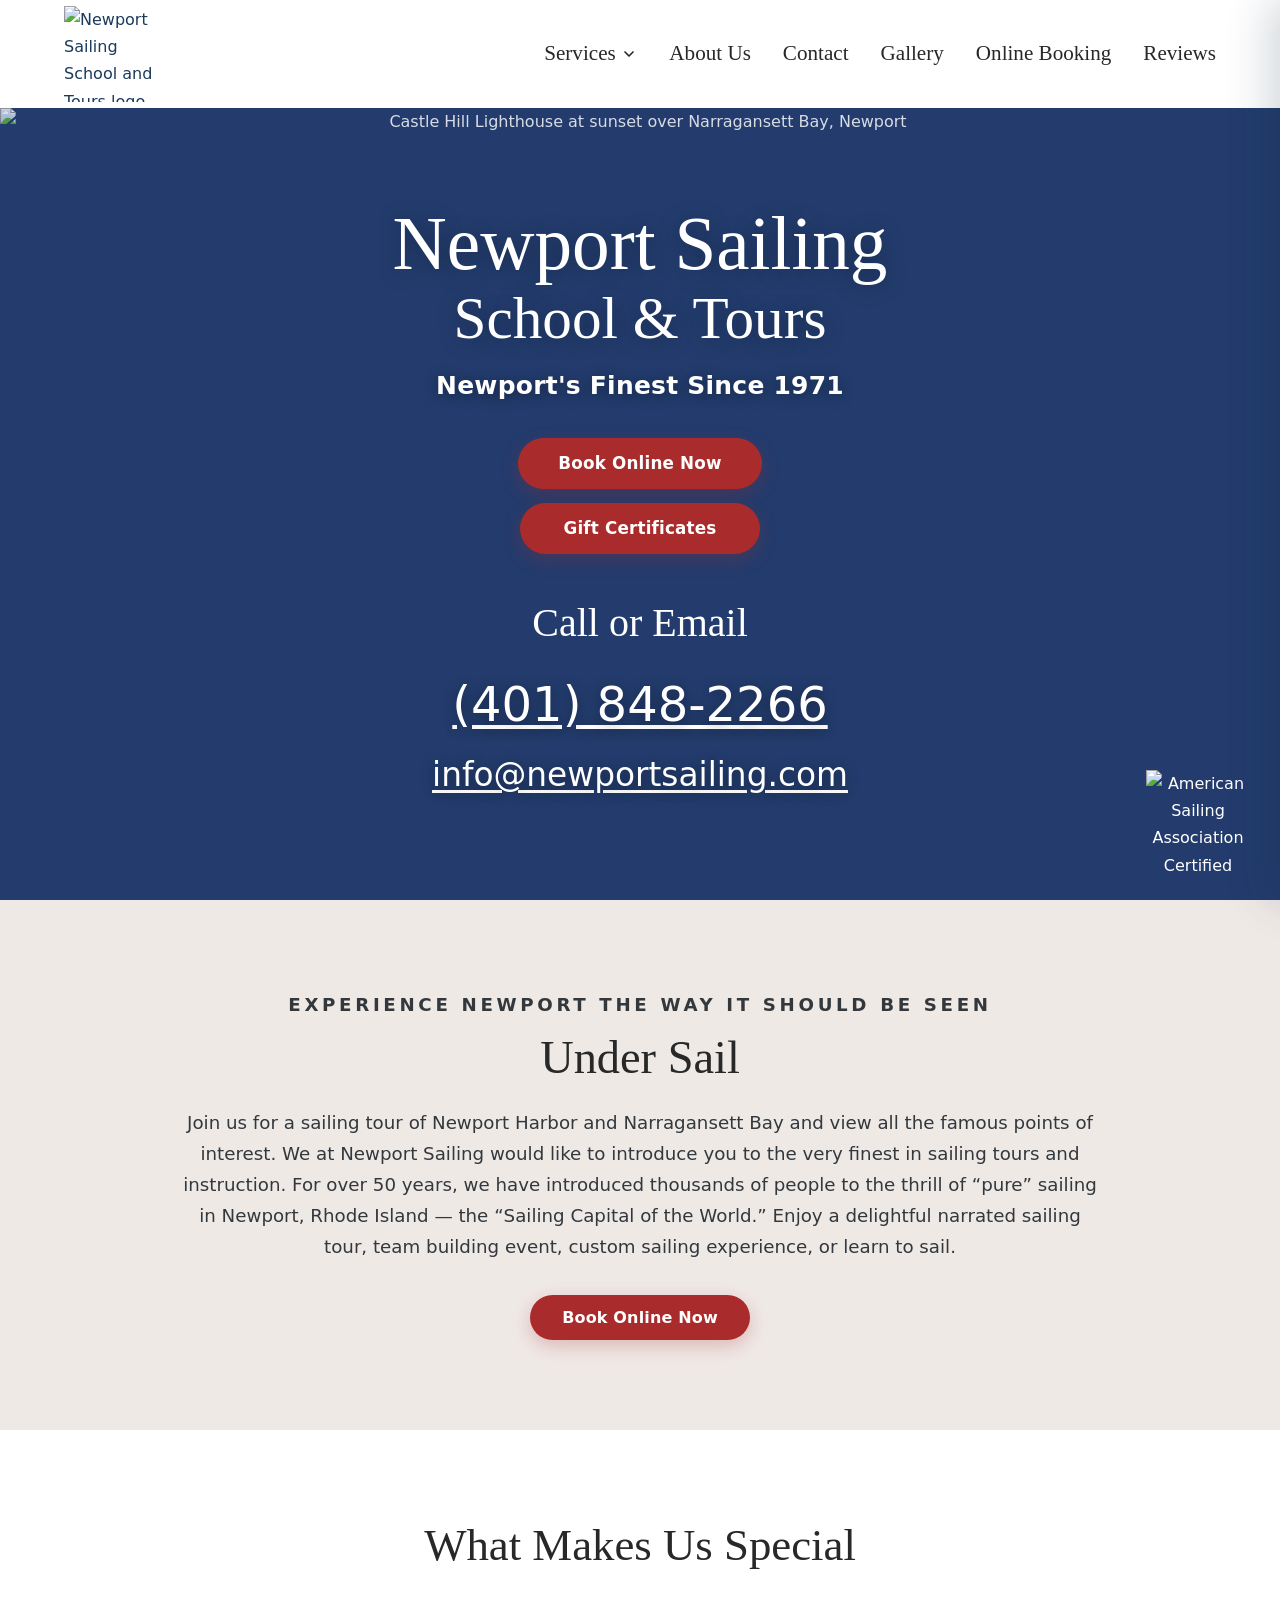
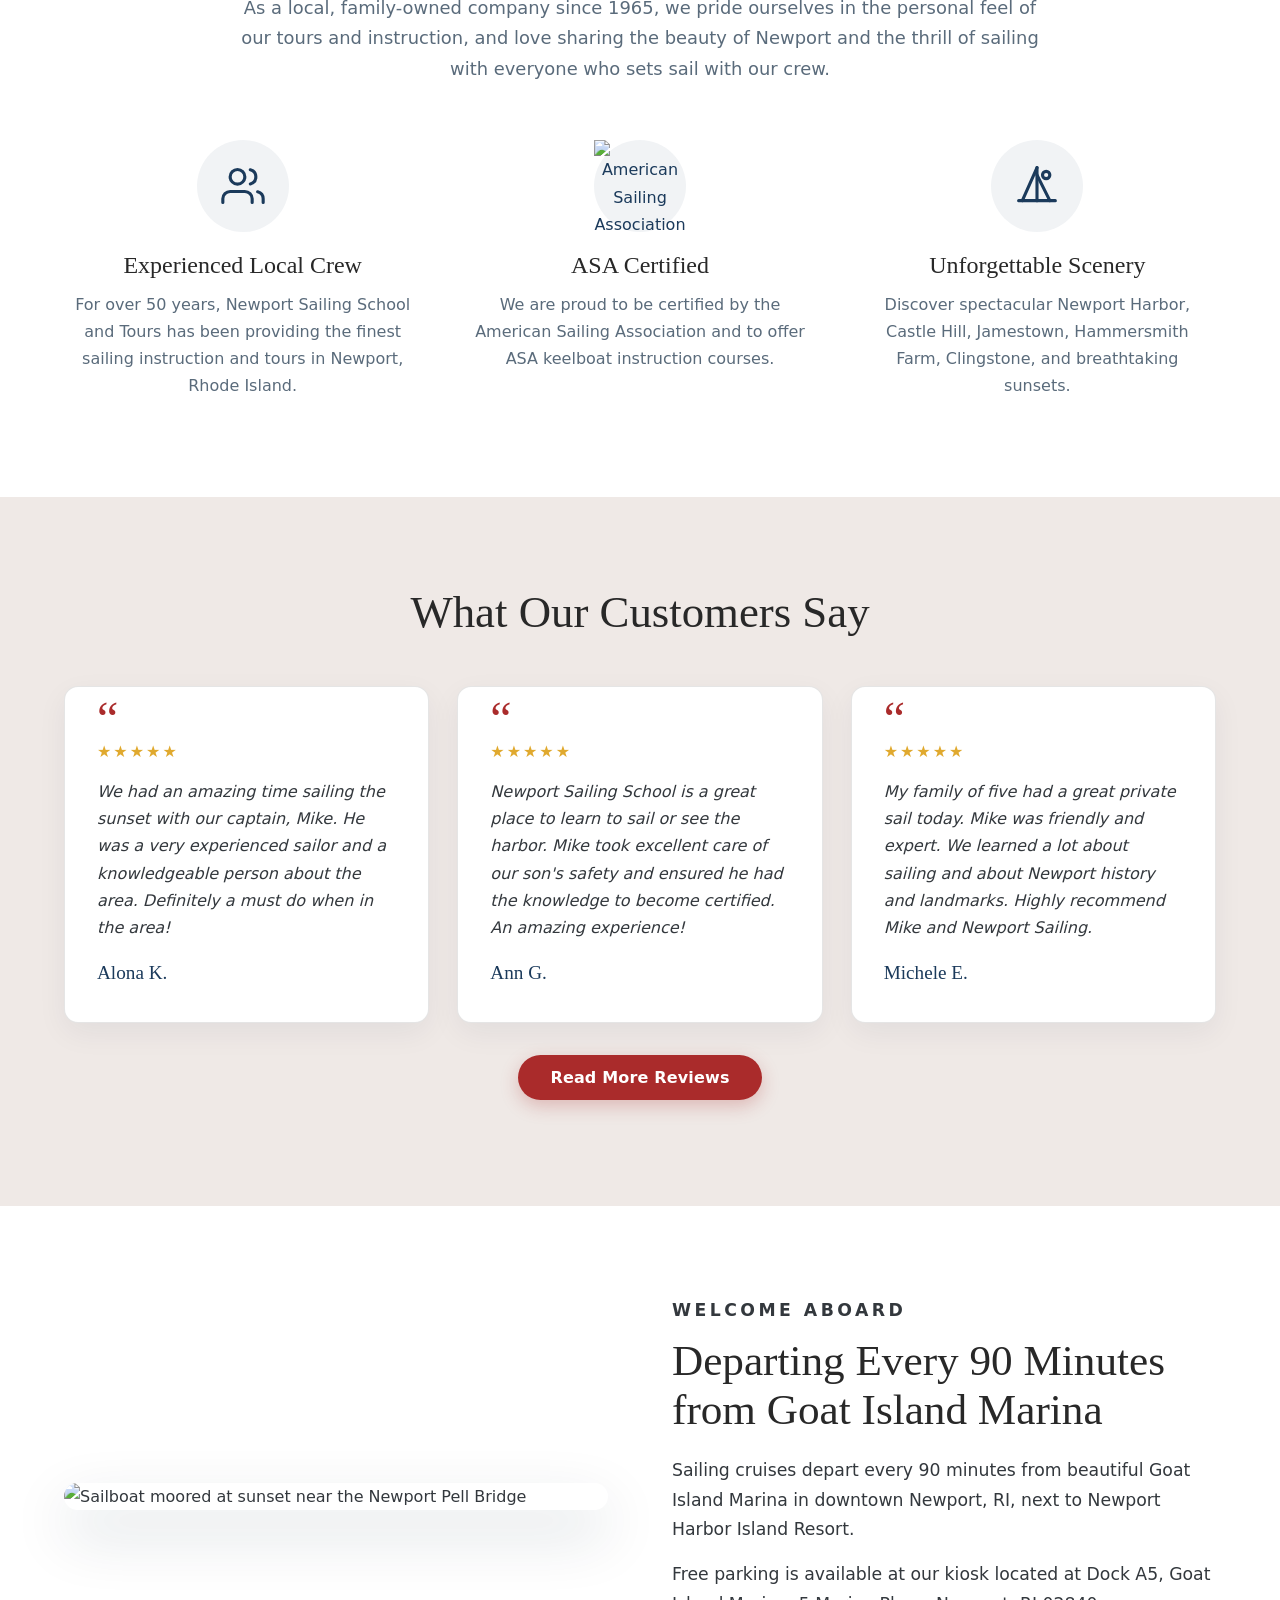
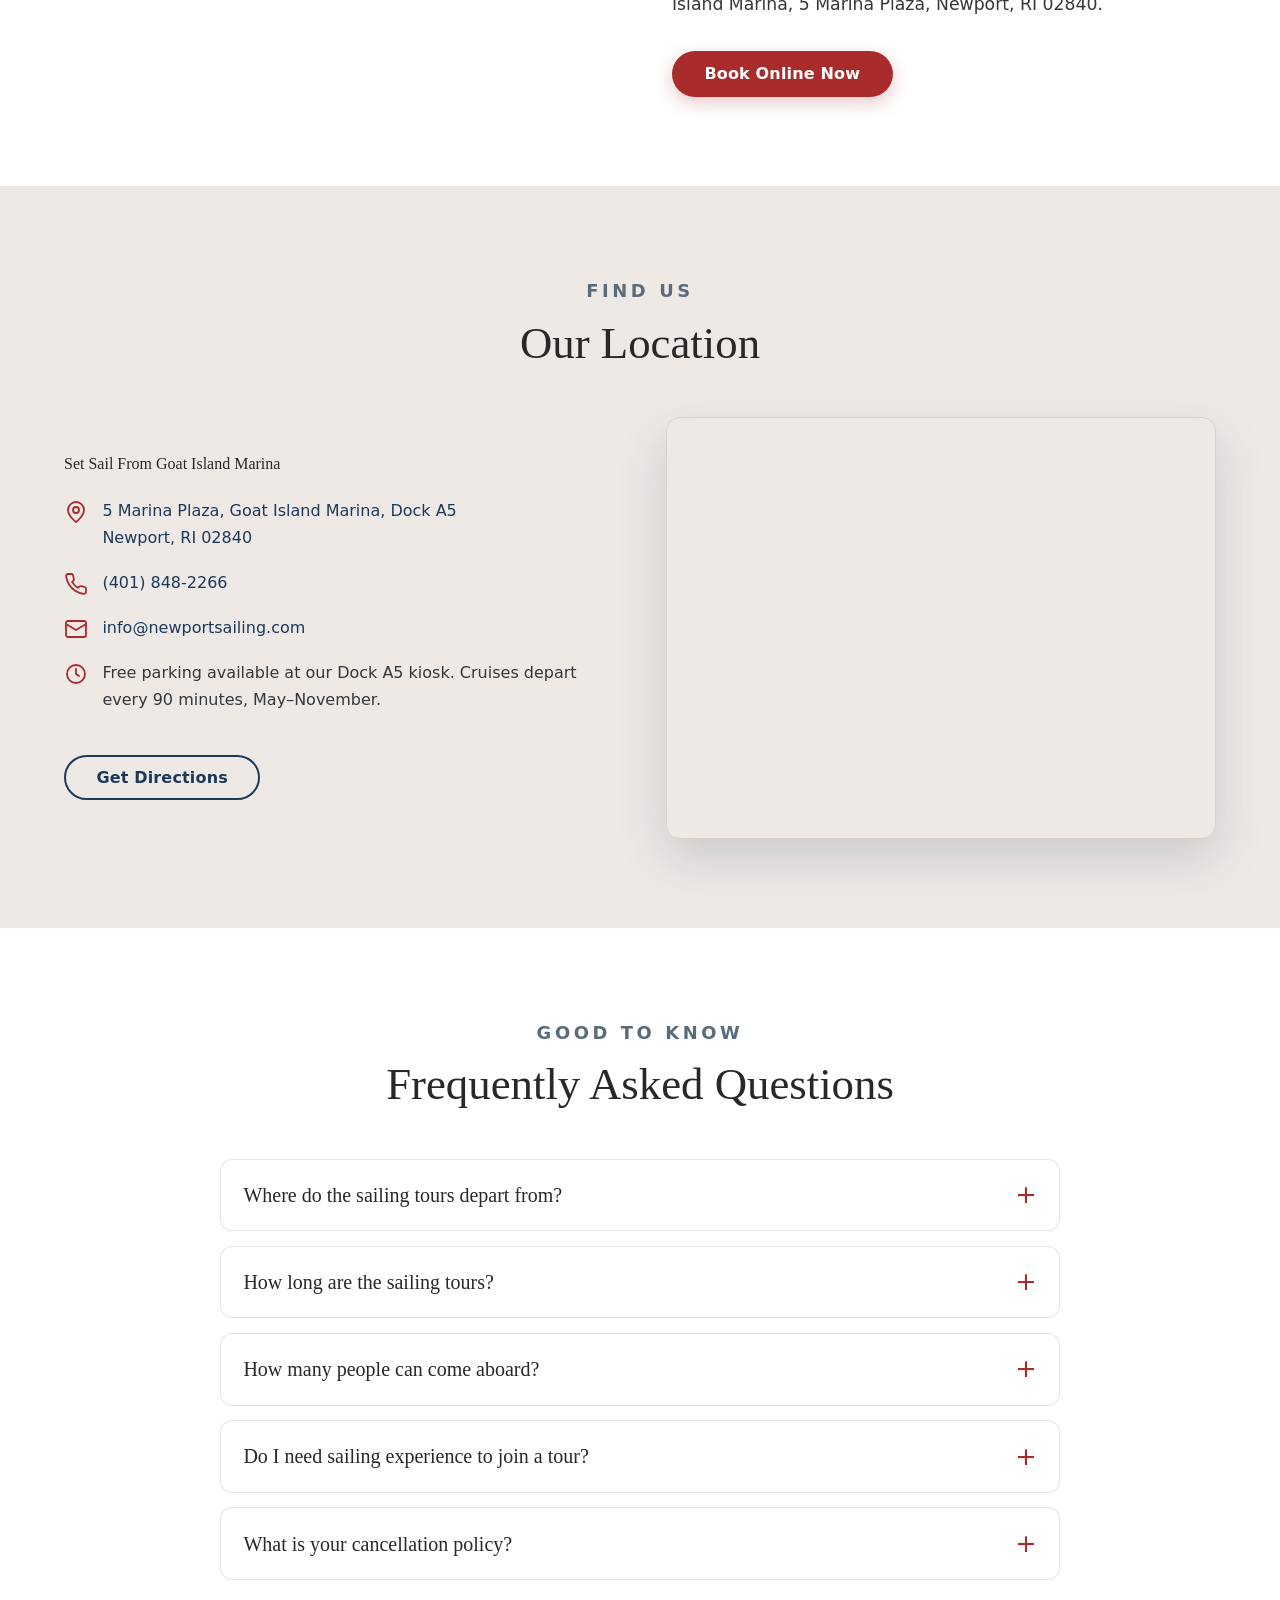
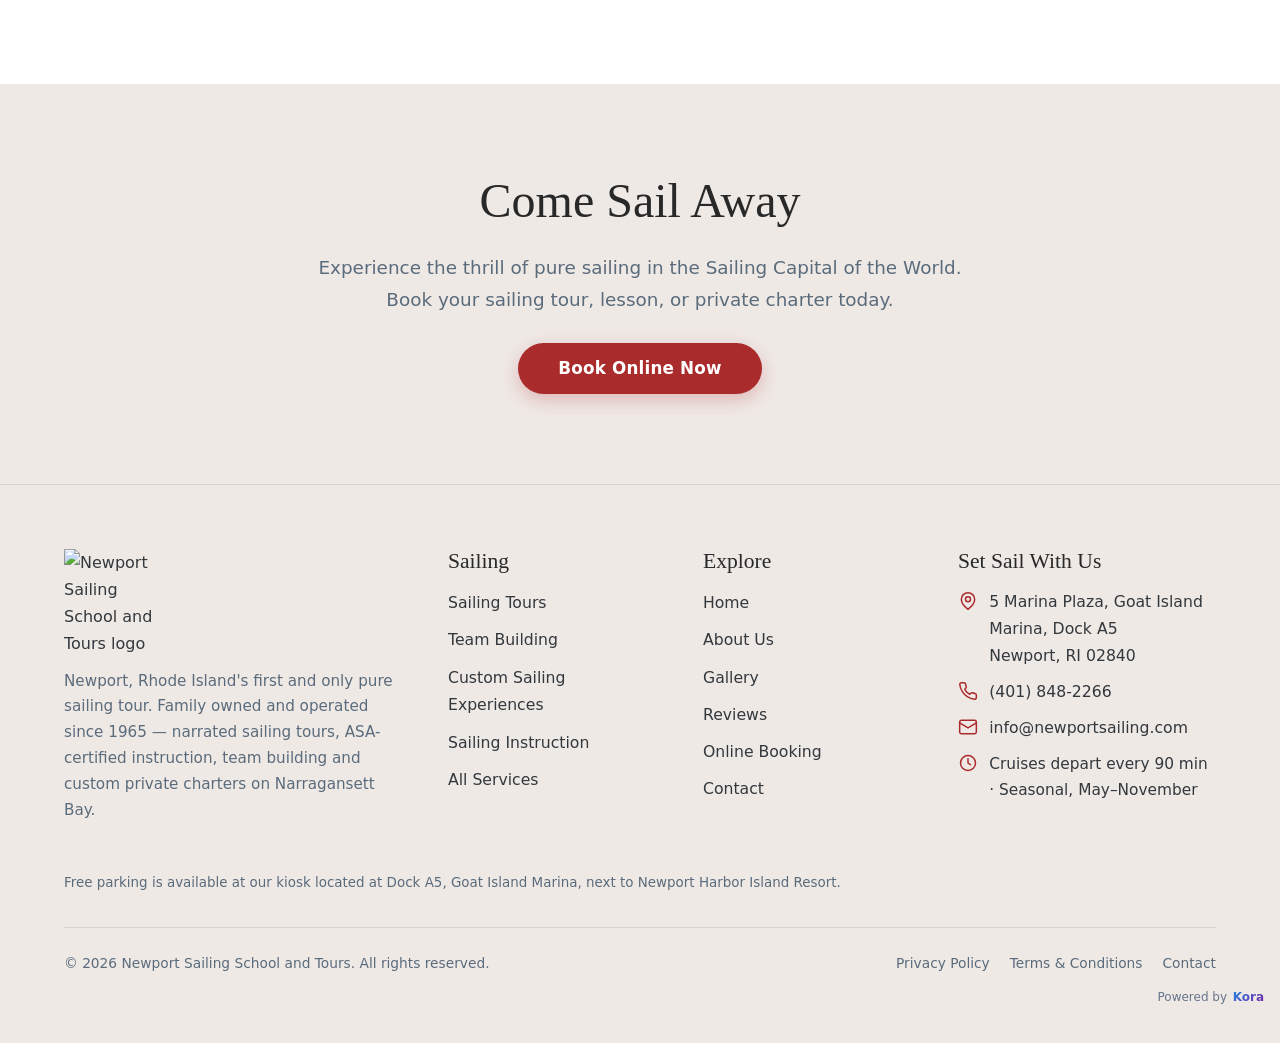
==== commit 80a42b06: "Refactor font loading in HTML files to use a unified comment structure - Removed individual Google F" ====
--- a/index.html
+++ b/index.html
@@ -19,10 +19,7 @@
 <meta content="Narrated sailing tours, ASA-certified lessons, team building &amp; custom charters on Newport Harbor and Narragansett Bay. Family owned since 1965. Book online or call (401) 848-2266." name="twitter:description"/>
 <meta content="https://quseprdus1.blob.core.windows.net/kora-business-images/user-media/21687d38-571e-42df-85a3-91d9855b80ed/de8c94d8-887e-4625-825f-ec262dbc28df/1788875092_haw8zu.jpg" name="twitter:image"/>
 <!-- KORA_GOOGLE_FONTS_START -->
-<link rel="preconnect" href="https://fonts.googleapis.com">
-<link rel="preconnect" href="https://fonts.gstatic.com" crossorigin>
-<link rel="preload" as="style" href="https://fonts.googleapis.com/css2?family=Rozha+One:wght@400;600;700&amp;family=Jost:wght@400;600;700&amp;display=swap" onload="this.onload=null;this.rel='stylesheet'">
-<noscript><link rel="stylesheet" href="https://fonts.googleapis.com/css2?family=Rozha+One:wght@400;600;700&amp;family=Jost:wght@400;600;700&amp;display=swap"></noscript>
+<!-- kora:fonts --><!-- /kora:fonts -->
 <!-- KORA_GOOGLE_FONTS_END -->
 <link href="assets/styles.css" rel="stylesheet">
 <link as="image" href="https://quseprdus1.blob.core.windows.net/kora-business-images/user-media/21687d38-571e-42df-85a3-91d9855b80ed/de8c94d8-887e-4625-825f-ec262dbc28df/1788875092_haw8zu.jpg" rel="preload">
